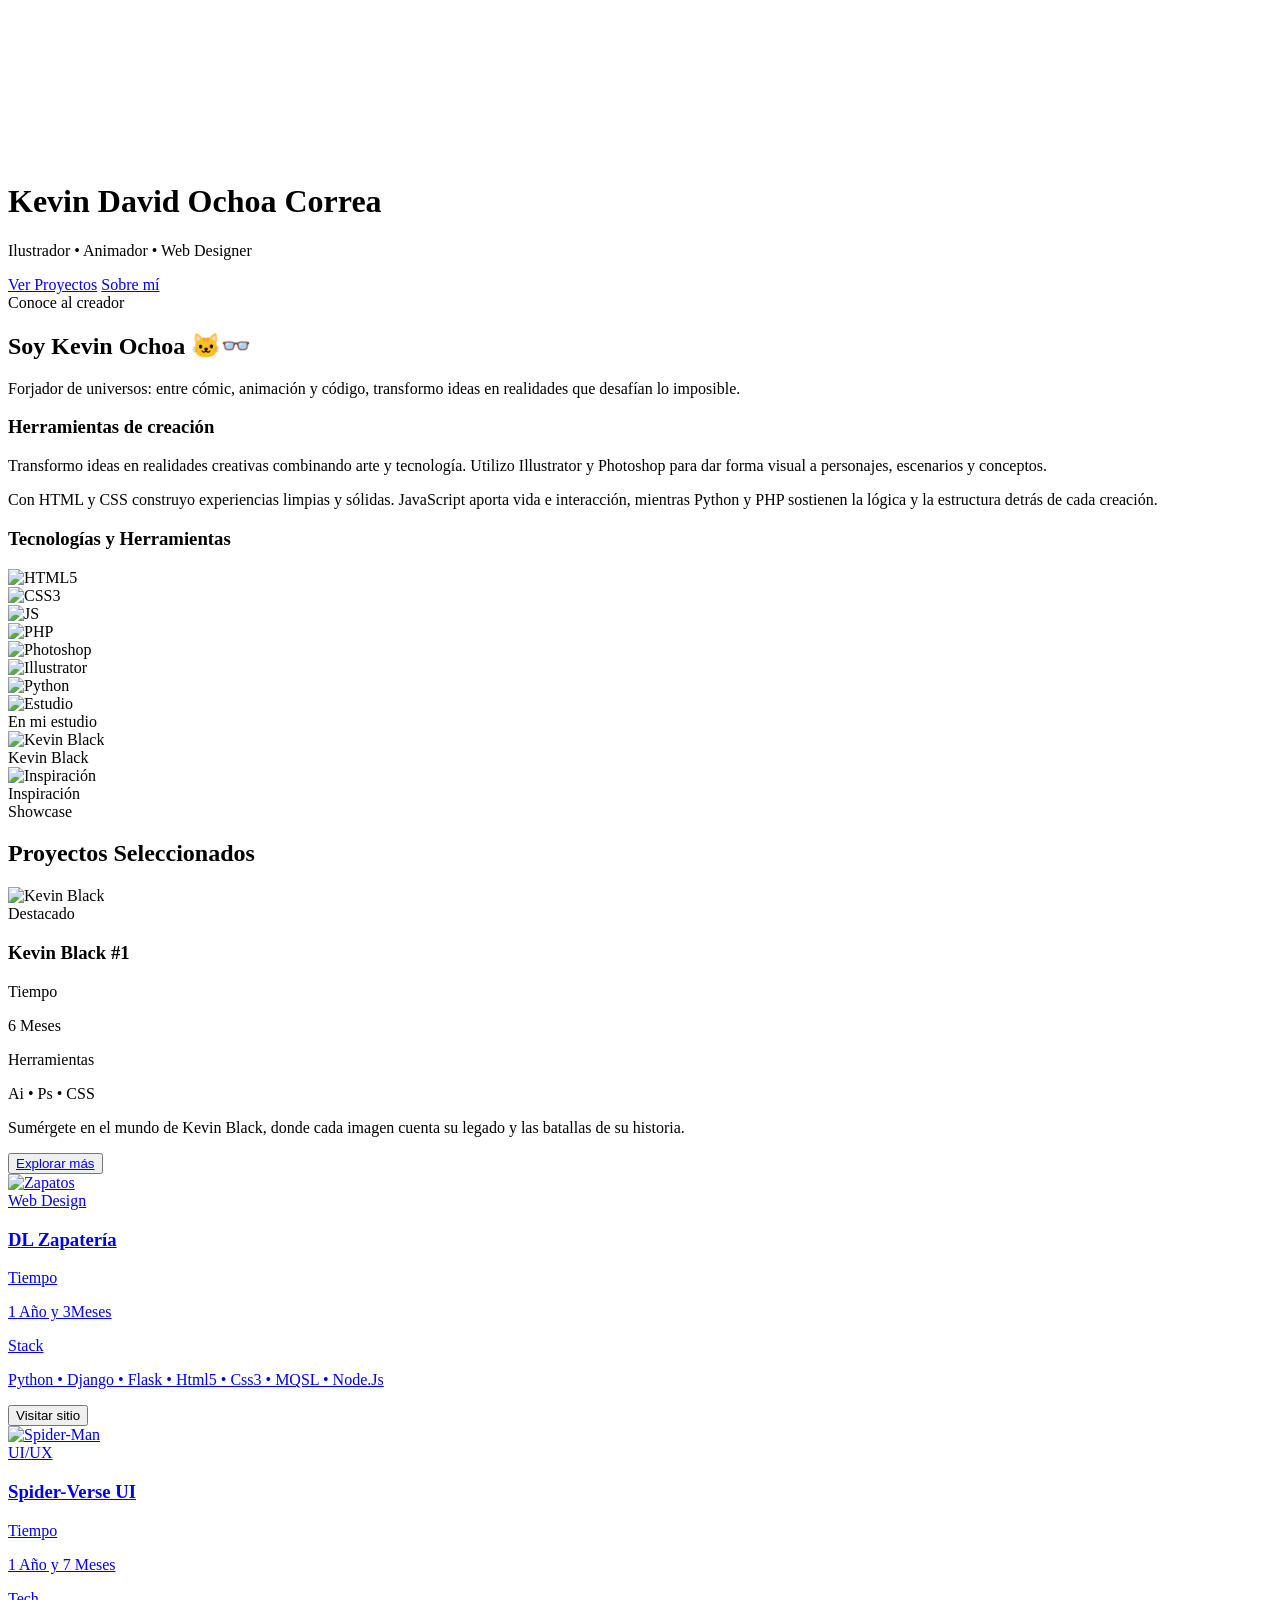
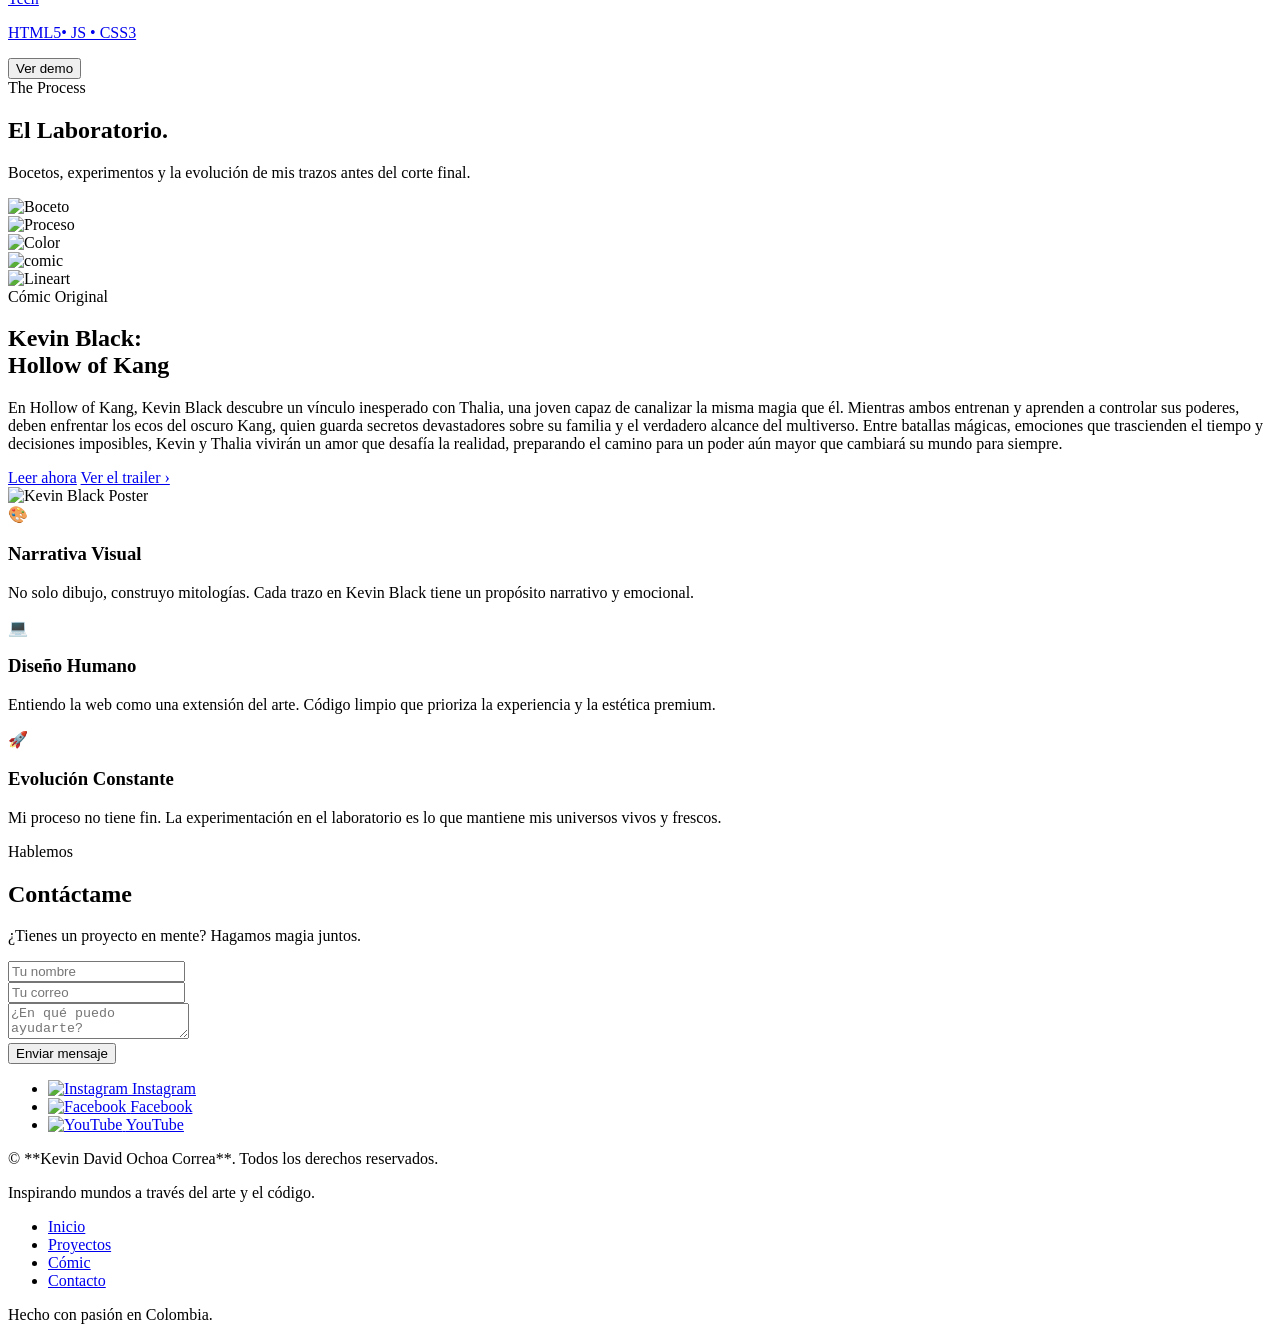
==== index.html @ 49e488d3 "Add files via upload" ====
<!DOCTYPE html>
<html lang="es">

<head>
    <meta charset="utf-8" />
    <meta name="viewport" content="width=device-width,initial-scale=1" />
    <link rel="stylesheet" href="css/styles.css">
    <link rel="stylesheet" href="css/crack.css">
    <link rel="stylesheet" href="css/pre.css">
    <link rel="stylesheet" href="css/proyectosi.css">
    <link rel="stylesheet" href="css/laboratorio.css">
    <link rel="stylesheet" href="css/contacto.css">
    <link rel="stylesheet" href="css/footer.css">
    <link rel="icon" type="image/png" href="img/favicon.png">
    <title>Kevin Ochoa - Portafolio</title>
</head>

<body>
    <div class="contenedor">
        <header class="hero" id="home">
            <video class="hero-video" autoplay muted loop playsinline poster="img/fallback-bg.jpg">
            <source src="video/KEVIN BLACK.mp4" type="video/mp4"></video>
            <!-- -->
            <div class="hero-overlay"></div>

            <div class="hero-content contenedor">
                <div class="reveal">
                    <h1 class="hero-title">
                        <span id="type-name">Kevin David <strong class="glow">Ochoa</strong> <strong class="glow">Correa</strong></span>
                    </h1>

                    <p class="tagline">
                        <span class="typewriter-text">Ilustrador • Animador • Web Designer</span>
                    </p>

                    <div class="hero-ctas">
                        <a class="btn btn-primary" href="#portfolio">Ver Proyectos</a>
                        <a class="btn btn-glass" href="#about">Sobre mí</a>
                    </div>
                </div>
            </div>

            <div class="scroll-indicator">
                <a href="#about" aria-label="Bajar">
                    <div class="mouse">
                        <div class="wheel"></div>
                    </div>
                </a>
            </div>
        </header>

        <!-- SOBRE MÍ REDEFINIDO -->
        <section id="about" class="apple-section">
            <div class="apple-container">
                <header class="apple-header" data-animate>
                    <span class="eyebrow">Conoce al creador</span>
                    <h2 class="apple-title">Soy Kevin Ochoa 🐱‍👓</h2>
                    <p class="apple-subtitle">Forjador de universos: entre cómic, animación y código, transformo ideas en realidades que desafían lo imposible.</p>
                </header>

                <div class="apple-grid">
                    <div class="apple-card info-card" data-animate>
                        <div class="skills-container">
                            <h3>Herramientas de creación</h3>
                            <p class="apple-text">
                                Transformo ideas en realidades creativas combinando arte y tecnología. Utilizo Illustrator y Photoshop para dar forma visual a personajes, escenarios y conceptos.
                            </p>

                            <p class="apple-quote">
                                Con HTML y CSS construyo experiencias limpias y sólidas. JavaScript aporta vida e interacción, mientras Python y PHP sostienen la lógica y la estructura detrás de cada creación.
                            </p>

                            <div class="skills-wrapper">
                                <h3 class="skills-title">Tecnologías y Herramientas</h3>
                                <div class="skills-grid">
                                    <div class="skill-item" title="HTML5">
                                        <img src="https://upload.wikimedia.org/wikipedia/commons/thumb/6/61/HTML5_logo_and_wordmark.svg/640px-HTML5_logo_and_wordmark.svg.png" alt="HTML5">
                                    </div>
                                    <div class="skill-item" title="CSS3">
                                        <img src="https://cdn-icons-png.flaticon.com/512/919/919826.png" alt="CSS3">
                                    </div>
                                    <div class="skill-item" title="JavaScript">
                                        <img src="https://upload.wikimedia.org/wikipedia/commons/thumb/9/99/Unofficial_JavaScript_logo_2.svg/1200px-Unofficial_JavaScript_logo_2.svg.png" alt="JS">
                                    </div>
                                    <div class="skill-item" title="PHP">
                                        <img src="https://cdn.jsdelivr.net/gh/devicons/devicon/icons/php/php-original.svg" alt="PHP">
                                    </div>
                                    <div class="skill-item" title="Photoshop">
                                        <img src="https://cdn.jsdelivr.net/gh/devicons/devicon/icons/photoshop/photoshop-plain.svg" alt="Photoshop">
                                    </div>
                                    <div class="skill-item" title="Illustrator">
                                        <img src="https://cdn.jsdelivr.net/gh/devicons/devicon/icons/illustrator/illustrator-plain.svg" alt="Illustrator">
                                    </div>
                                    <div class="skill-item" title="Python">
                                        <img src="https://upload.wikimedia.org/wikipedia/commons/thumb/c/c3/Python-logo-notext.svg/1200px-Python-logo-notext.svg.png" alt="Python">
                                    </div>
                                </div>
                            </div>
                        </div>
                    </div>

                    <div class="apple-gallery">
                        <div class="gallery-item large" data-animate>
                            <img src="img/FONDO.png" alt="Estudio">
                            <div class="overlay"><span>En mi estudio</span></div>
                        </div>
                        <div class="gallery-item" data-animate>
                            <img src="img/black.png" alt="Kevin Black">
                            <div class="overlay"><span>Kevin Black</span></div>
                        </div>
                        <div class="gallery-item" data-animate>
                            <img src="img/zaptatos.jpeg" alt="Inspiración">
                            <div class="overlay"><span>Inspiración</span></div>
                        </div>
                    </div>
                </div>
            </div>
        </section>

        <!-- Proyectos -->

        <section id="portfolio" class="ap-portfolio">
            <div class="ap-container">
                <header class="ap-header kb-reveal">
                    <span class="ap-eyebrow">Showcase</span>
                    <h2 class="ap-main-title">Proyectos Seleccionados</h2>
                </header>

                <div class="ap-bento-grid">

                    <div class="ap-item big kb-reveal">
                        <img src="img/5temporada.jpg" alt="Kevin Black" class="ap-bg-img">
                        <div class="ap-overlay">
                            <div class="ap-content-box">
                                <span class="ap-tag">Destacado</span>
                                <h3 class="ap-project-name">Kevin Black #1</h3>

                                <div class="ap-details">
                                    <div class="ap-specs">
                                        <div class="spec-item"><span>Tiempo</span>
                                            <p>6 Meses</p>
                                        </div>
                                        <div class="spec-item"><span>Herramientas</span>
                                            <p>Ai • Ps • CSS</p>
                                        </div>
                                    </div>
                                    <p class="ap-concept">Sumérgete en el mundo de Kevin Black, donde cada imagen cuenta su legado y las batallas de su historia.</p>
                                    <button class="ap-btn-glass"> <a href="https://kevin-ochoa-correa.github.io/kevin_black/">Explorar más</a></button>
                                </div>
                            </div>
                        </div>
                    </div>

                    <a href="https://dlzapateria.pythonanywhere.com/" target="_blank" class="ap-item tall kb-reveal delay-1">
                        <img src="img/zaptatos.jpeg" alt="Zapatos" class="ap-bg-img">
                        <div class="ap-overlay">
                            <div class="ap-content-box">
                                <span class="ap-tag">Web Design</span>
                                <h3 class="ap-project-name">DL Zapatería</h3>
                                <div class="ap-details">
                                    <div class="ap-specs">
                                        <div class="spec-item"><span>Tiempo</span>
                                            <p>1 Año y 3Meses</p>
                                        </div>
                                        <div class="spec-item"><span>Stack</span>
                                            <p>Python • Django • Flask • Html5 • Css3 • MQSL • Node.Js</p>
                                        </div>
                                    </div>
                                    <button class="ap-btn-glass">Visitar sitio</button>
                                </div>
                            </div>
                        </div>
                    </a>

                    <a href="https://kevin-ochoa-correa.github.io/spiderman/" target="_blank" class="ap-item wide kb-reveal delay-2">
                        <img src="img/spiderman.png" alt="Spider-Man" class="ap-bg-img">
                        <div class="ap-overlay">
                            <div class="ap-content-box">
                                <span class="ap-tag">UI/UX</span>
                                <h3 class="ap-project-name">Spider-Verse UI</h3>
                                <div class="ap-details">
                                    <div class="ap-specs">
                                        <div class="spec-item"><span>Tiempo</span>
                                            <p>1 Año y 7 Meses</p>
                                        </div>
                                        <div class="spec-item"><span>Tech</span>
                                            <p>HTML5• JS • CSS3</p>
                                        </div>
                                    </div>
                                    <button class="ap-btn-glass">Ver demo</button>
                                </div>
                            </div>
                        </div>
                    </a>
                </div>
            </div>
        </section>

        <!-- SECCIÓN DEL LABORATORIO REDEFINIDA -->

        <section id="lab" class="ap-lab">
            <div class="ap-container">
                <header class="ap-header kb-reveal">
                    <span class="ap-eyebrow">The Process</span>
                    <h2 class="ap-main-title">El Laboratorio.</h2>
                    <p class="ap-description">Bocetos, experimentos y la evolución de mis trazos antes del corte final.</p>
                </header>

                <div class="lab-masonry">
                    <div class="lab-item small kb-reveal"><img src="img/KEVIN BLACK.jpg" alt="Boceto"></div>
                    <div class="lab-item tall kb-reveal"><img src="img/proceso.webp" alt="Proceso"></div>
                    <div class="lab-item wide kb-reveal"><img src="img/4temporada.jpeg" alt="Color"></div>
                    <div class="lab-item small kb-reveal"><img src="img/6temporada.png" alt="comic"></div>
                    <div class="lab-item small kb-reveal"><img src="img/boceto.jpg" alt="Lineart"></div>

                </div>
            </div>
        </section>

        <!-- SECCIÓN DE CÓMIC REDEFINIDA -->

        <section class="apple-presentation">
            <div class="apple-container apple-grid-split">
                <div class="text-content" data-animate>
                    <span class="eyebrow-comic">Cómic Original</span>
                    <h2 class="apple-title-hero">Kevin Black: <br><span>Hollow of Kang</span></h2>
                    <p class="apple-description">
                        En Hollow of Kang, Kevin Black descubre un vínculo inesperado con Thalia, una joven capaz de canalizar la misma magia que él. Mientras ambos entrenan y aprenden a controlar sus poderes, deben enfrentar los ecos del oscuro Kang, quien guarda secretos devastadores
                        sobre su familia y el verdadero alcance del multiverso. Entre batallas mágicas, emociones que trascienden el tiempo y decisiones imposibles, Kevin y Thalia vivirán un amor que desafía la realidad, preparando el camino para un poder
                        aún mayor que cambiará su mundo para siempre.
                    </p>
                    <div class="cta-wrapper">
                        <a href="https://kevin-ochoa-correa.github.io/kevin_black/" class="apple-button-primary">Leer ahora</a>
                        <a href="#trailer" class="apple-link">Ver el trailer ›</a>
                    </div>
                </div>

                <div class="image-content-wrapper" data-animate>
                    <div class="comic-frame">
                        <img src="img/6temporada.png" alt="Kevin Black Poster">
                        <div class="frame-reflection"></div>
                    </div>
                </div>
            </div>
        </section>

        <!-- SECCIÓN DE VISIÓN REDEFINIDA -->

        <section id="vision" class="ap-vision">
            <div class="ap-container">
                <div class="vision-grid">
                    <div class="vision-card kb-reveal">
                        <div class="vision-icon">🎨</div>
                        <h3>Narrativa Visual</h3>
                        <p>No solo dibujo, construyo mitologías. Cada trazo en Kevin Black tiene un propósito narrativo y emocional.</p>
                    </div>
                    <div class="vision-card kb-reveal" style="transition-delay: 0.2s;">
                        <div class="vision-icon">💻</div>
                        <h3>Diseño Humano</h3>
                        <p>Entiendo la web como una extensión del arte. Código limpio que prioriza la experiencia y la estética premium.</p>
                    </div>
                    <div class="vision-card kb-reveal" style="transition-delay: 0.4s;">
                        <div class="vision-icon">🚀</div>
                        <h3>Evolución Constante</h3>
                        <p>Mi proceso no tiene fin. La experimentación en el laboratorio es lo que mantiene mis universos vivos y frescos.</p>
                    </div>
                </div>
            </div>
        </section>

        <!-- SECCIÓN DE CONTACTO REDEFINIDA -->

        <section class="contact-section apple-section" id="contacto">
            <div class="apple-container">
                <header class="portfolio-header" data-animate>
                    <span class="eyebrow">Hablemos</span>
                    <h2 class="apple-title">Contáctame</h2>
                    <p class="apple-subtitle">¿Tienes un proyecto en mente? Hagamos magia juntos.</p>
                </header>

                <form id="contactForm" class="contact-form apple-card" data-animate>
                    <div class="input-group">
                        <input type="text" name="name" placeholder="Tu nombre" required>
                    </div>
                    <div class="input-group">
                        <input type="email" name="email" placeholder="Tu correo" required>
                    </div>
                    <div class="input-group">
                        <textarea name="message" placeholder="¿En qué puedo ayudarte?" required></textarea>
                    </div>

                    <button type="submit" class="apple-button">
                <span>Enviar mensaje</span>
            </button>

                    <div id="formMsg"></div>
                </form>

                <ul class="social-links apple-dock" data-animate>
                    <li>
                        <a target="_blank" rel="noopener" href="https://www.instagram.com/kevin.ochoa.correa/">
                            <img src="https://cdn-icons-png.flaticon.com/512/2111/2111463.png" alt="Instagram">
                            <span>Instagram</span>
                        </a>
                    </li>
                    <li>
                        <a target="_blank" rel="noopener" href="https://www.facebook.com/kevindavid.ochoacorrea/">
                            <img src="https://cdn-icons-png.flaticon.com/512/733/733547.png" alt="Facebook">
                            <span>Facebook</span>
                        </a>
                    </li>
                    <li>
                        <a target="_blank" rel="noopener" href="https://www.youtube.com/@kevinparkerloquendo1967">
                            <img src="https://cdn-icons-png.flaticon.com/512/1384/1384060.png" alt="YouTube">
                            <span>YouTube</span>
                        </a>
                    </li>
                </ul>
            </div>
        </section>
        <!-- FOOTER REDEFINIDO -->
        <footer class="apple-footer">
            <div class="apple-container">
                <div class="footer-top-border"></div>
                <div class="footer-content">
                    <div class="footer-info">
                        <p>© <span id="year"></span> **Kevin David Ochoa Correa**. Todos los derechos reservados.</p>
                        <p class="footer-tagline">Inspirando mundos a través del arte y el código.</p>
                    </div>

                    <nav class="footer-nav">
                        <ul class="footer-links">
                            <li><a href="#about">Inicio</a></li>
                            <li><a href="#portfolio">Proyectos</a></li>
                            <li><a href="comic.html">Cómic</a></li>
                            <li><a href="#contacto">Contacto</a></li>
                        </ul>
                    </nav>
                </div>

                <div class="footer-bottom">
                    <p>Hecho con pasión en Colombia.</p>
                </div>
            </div>
        </footer>
    </div>

    <script src="js/script.js"></script>
    <script src="js/proyectos.js"></script>
    <script src="js/60.js"></script>
</body>

</html>
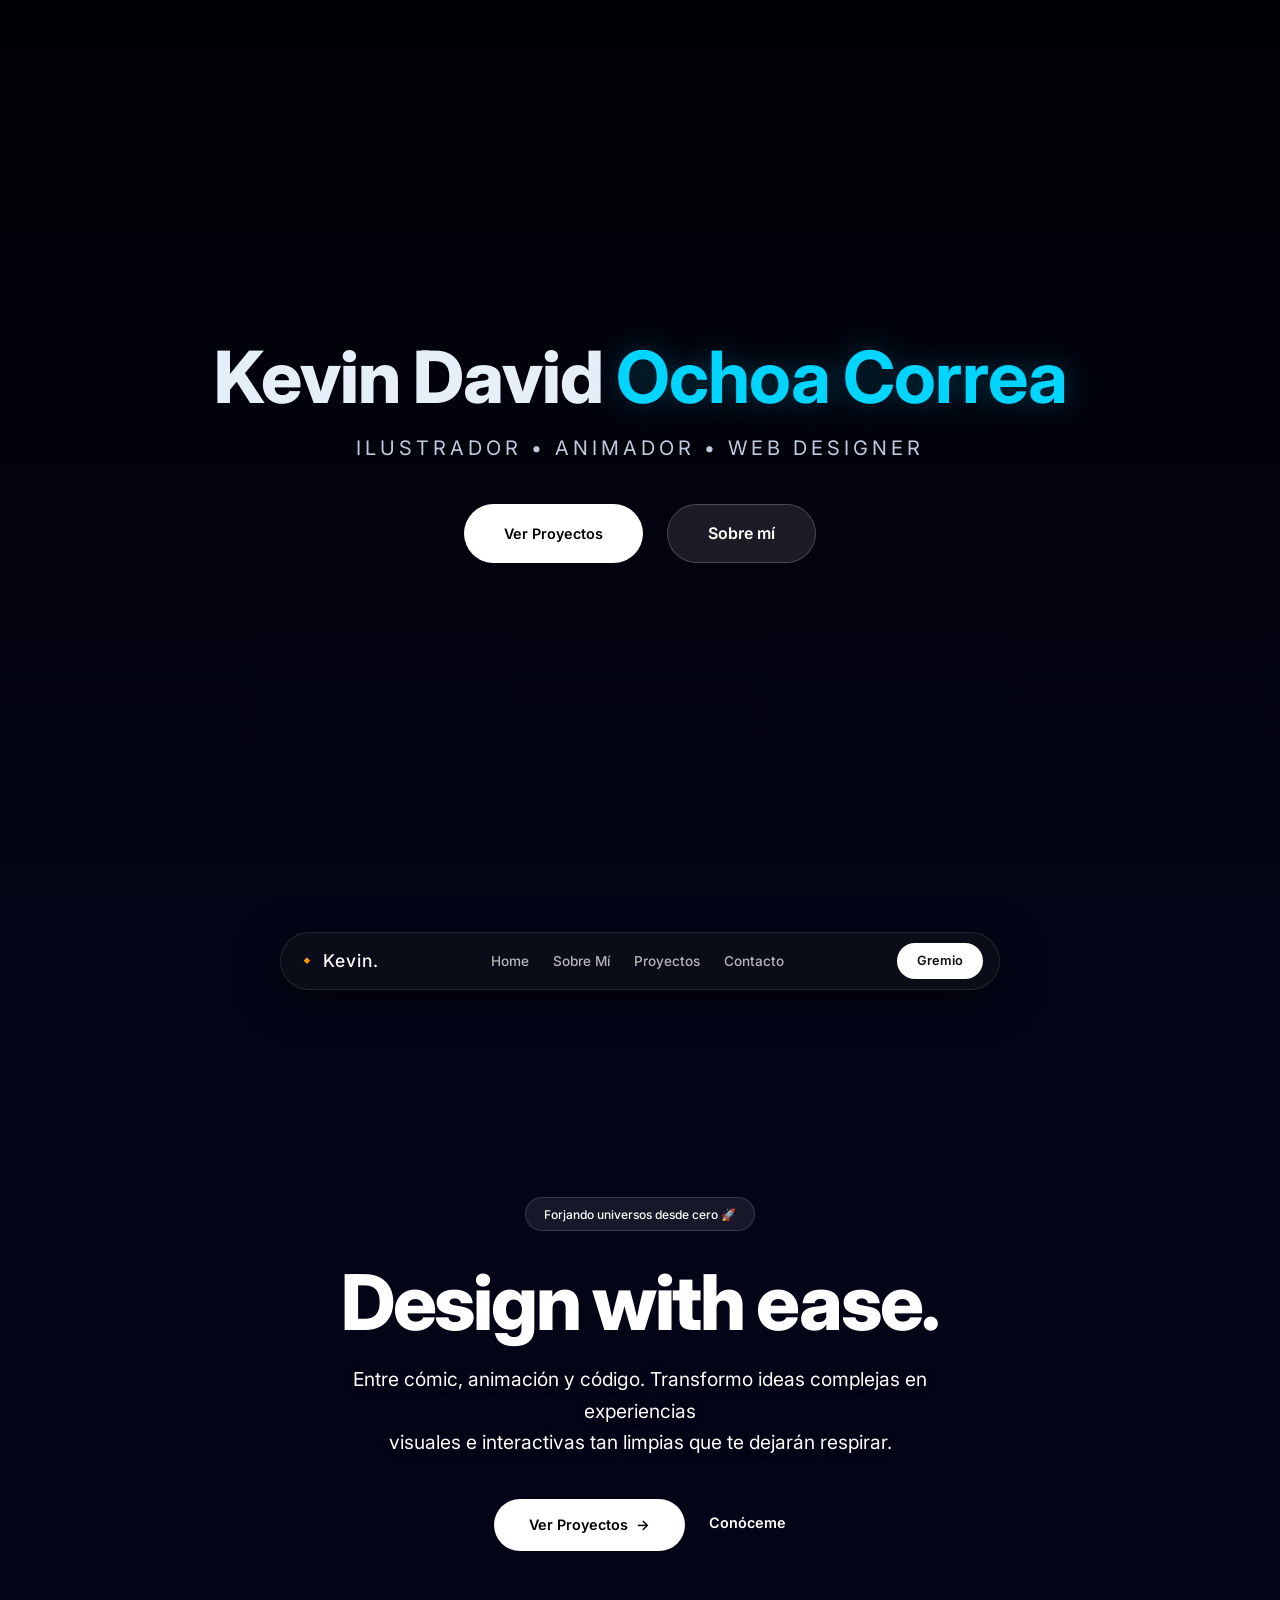
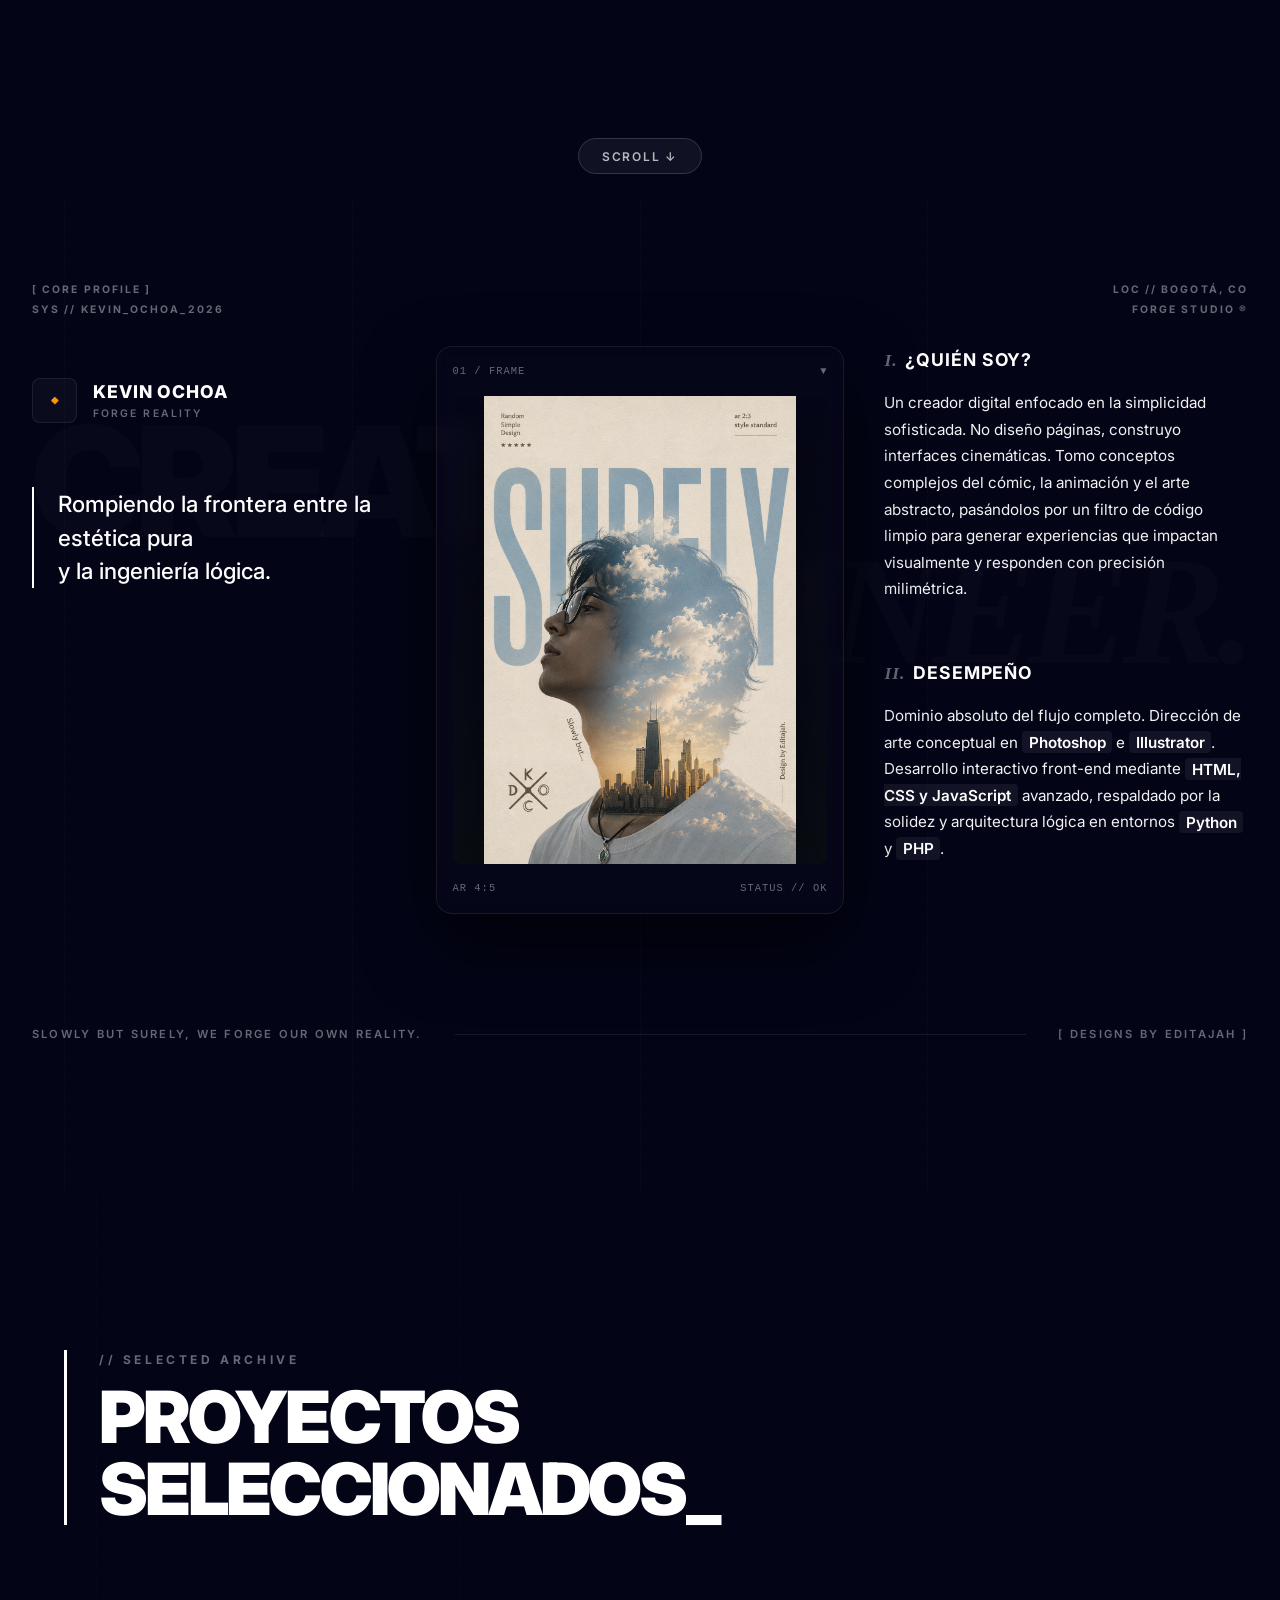
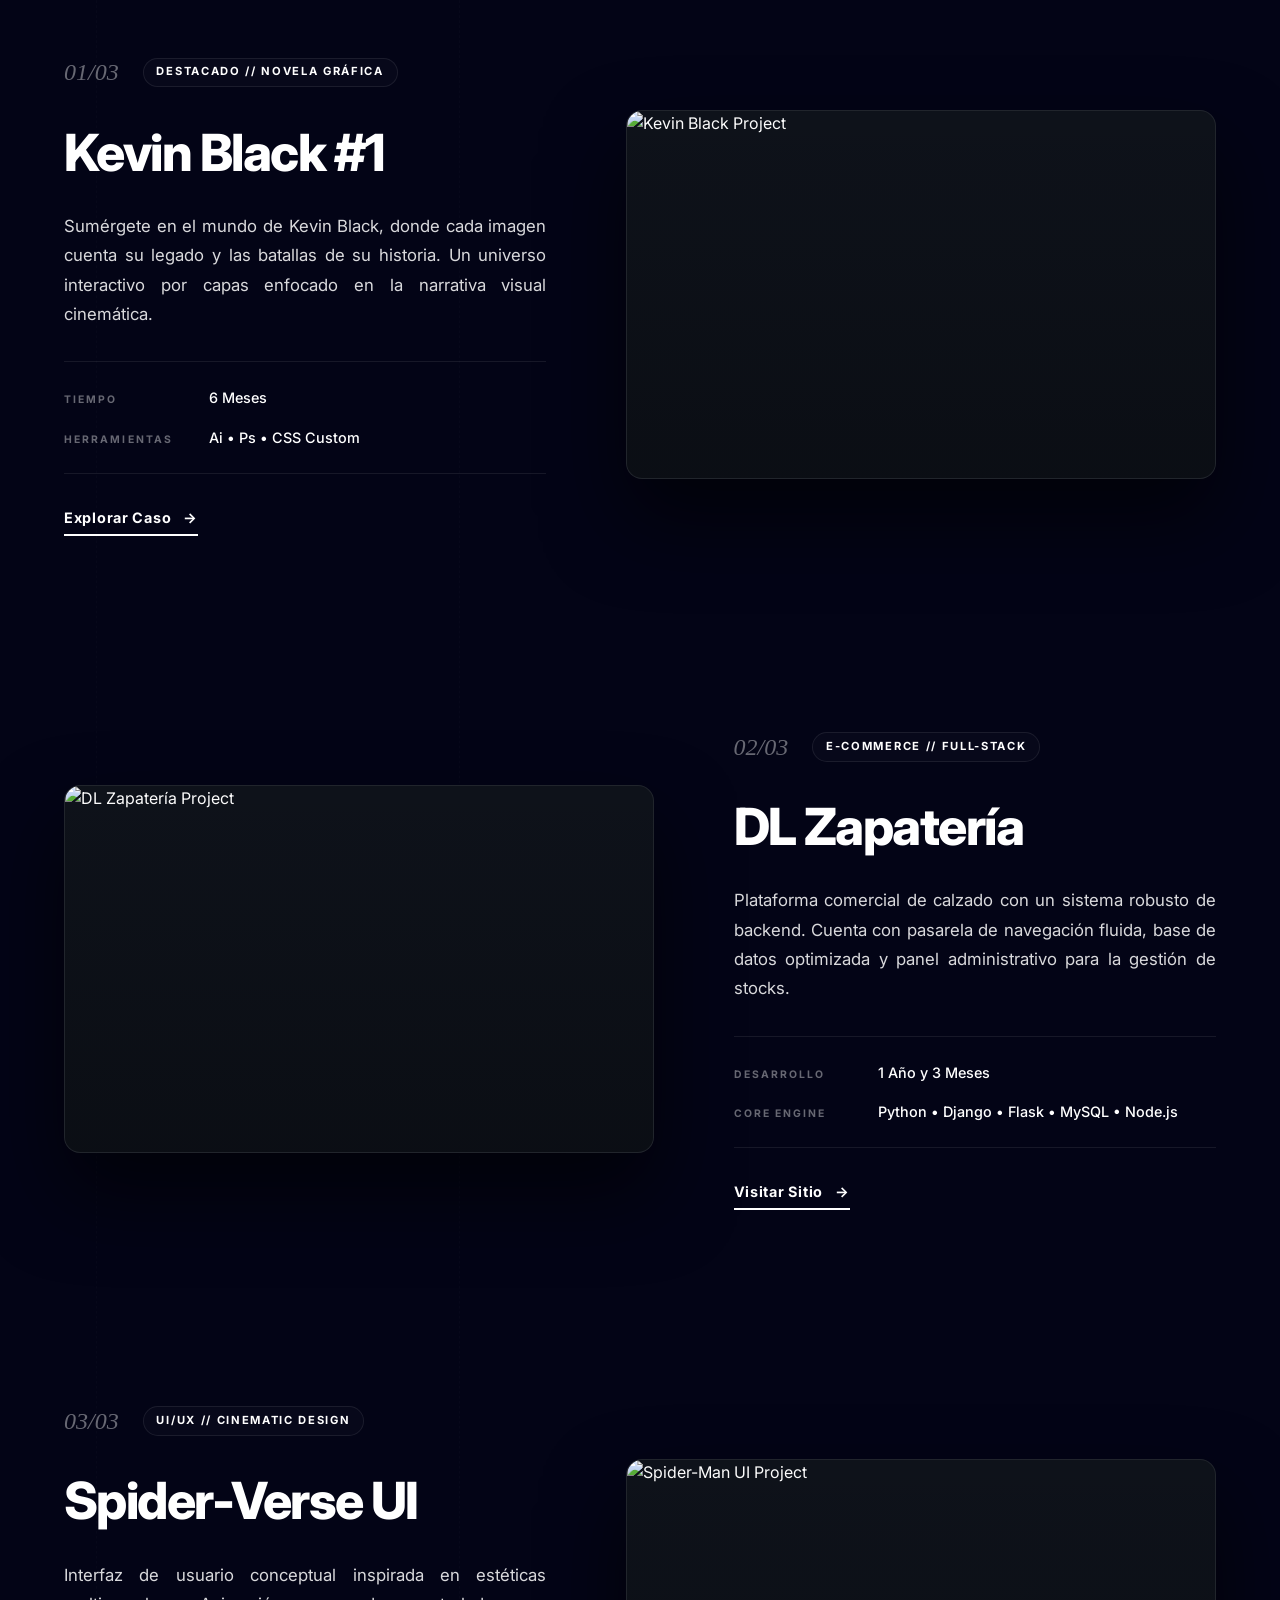
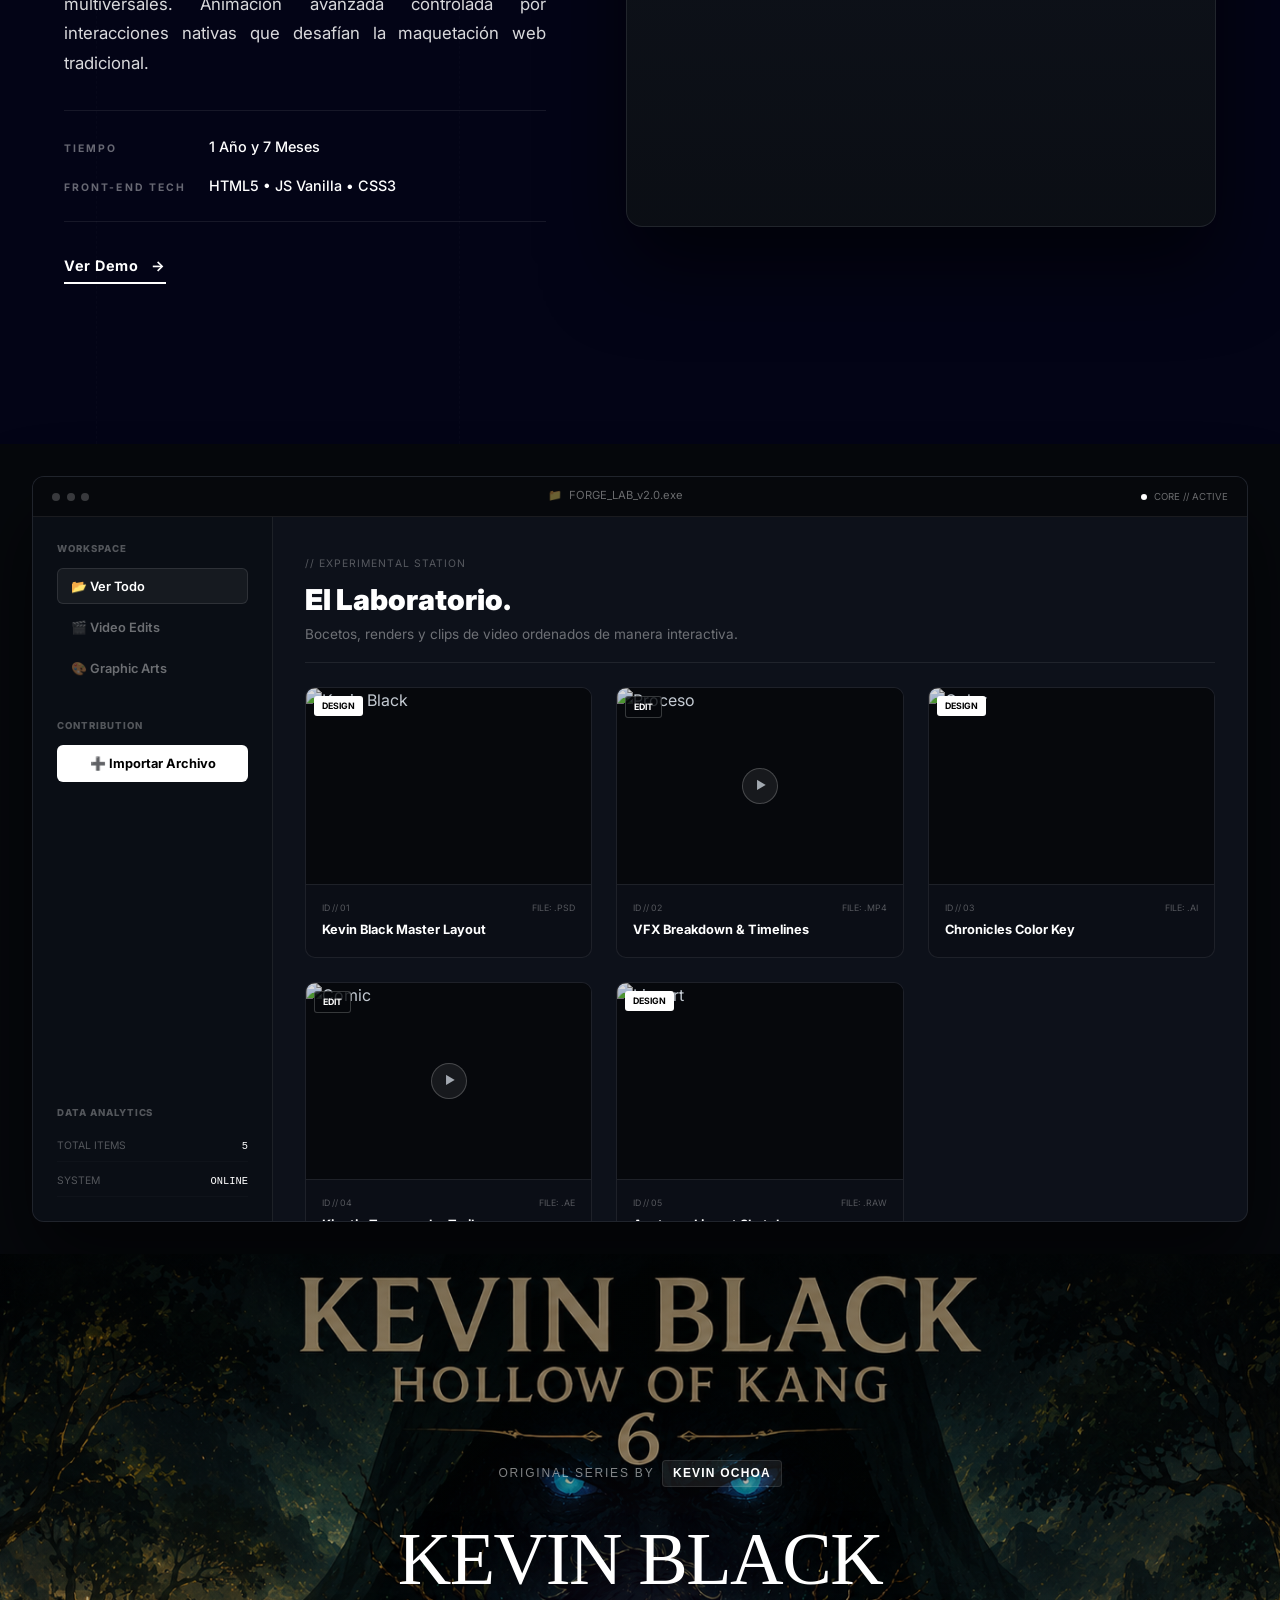
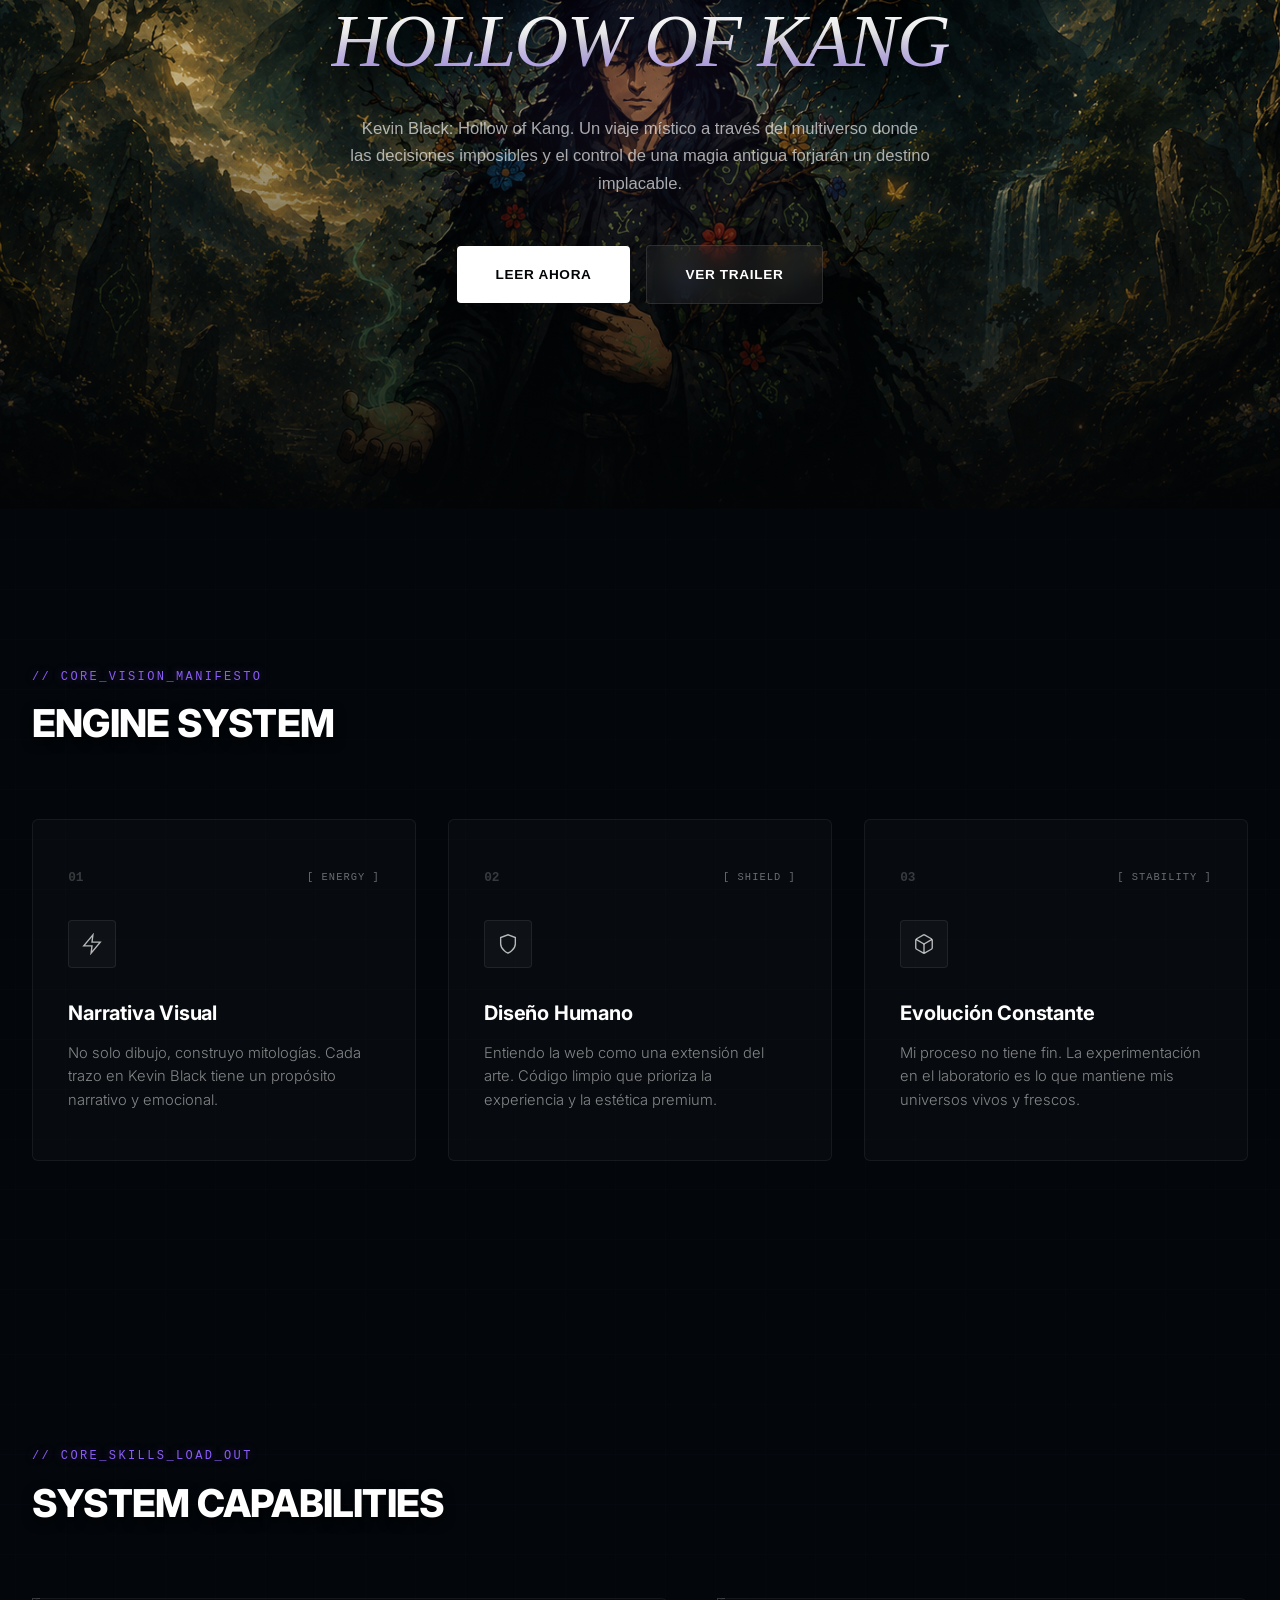
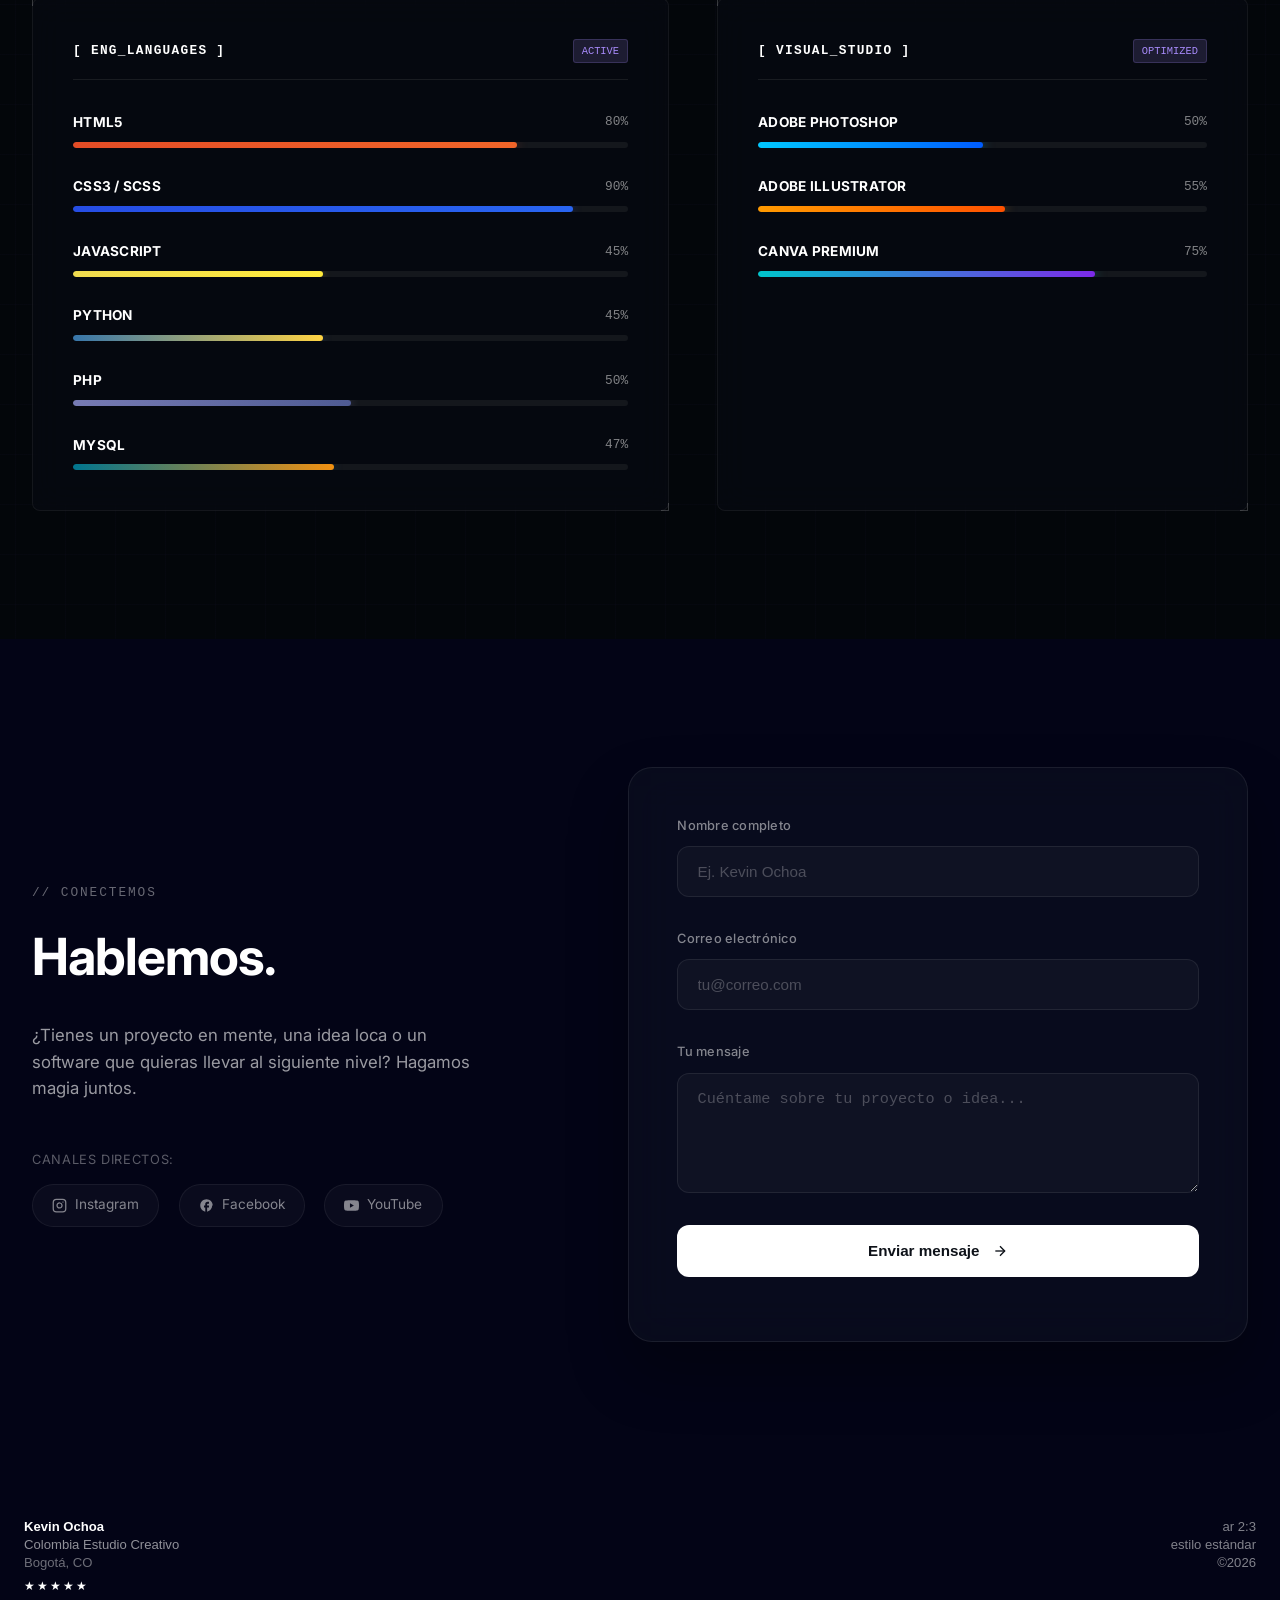
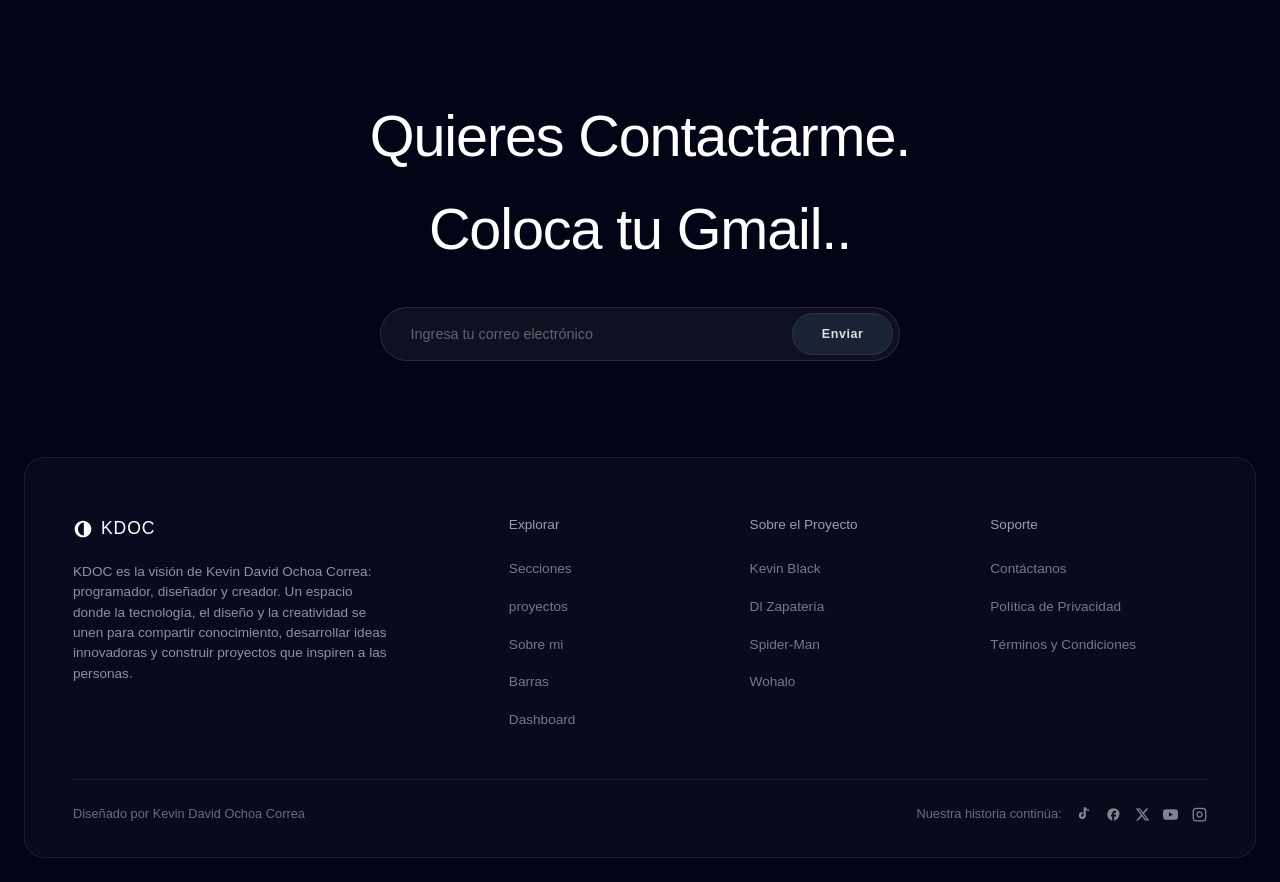
==== commit 4dd14313: "Add files via upload" ====
--- a/index.html
+++ b/index.html
@@ -19,14 +19,16 @@
     <div class="contenedor">
         <header class="hero" id="home">
             <video class="hero-video" autoplay muted loop playsinline poster="img/fallback-bg.jpg">
-            <source src="video/KEVIN BLACK.mp4" type="video/mp4"></video>
+                <source src="video/KEVIN BLACK.mp4" type="video/mp4">
+            </video>
             <!-- -->
             <div class="hero-overlay"></div>
 
             <div class="hero-content contenedor">
                 <div class="reveal">
                     <h1 class="hero-title">
-                        <span id="type-name">Kevin David <strong class="glow">Ochoa</strong> <strong class="glow">Correa</strong></span>
+                        <span id="type-name">Kevin David <strong class="glow">Ochoa</strong> <strong
+                                class="glow">Correa</strong></span>
                     </h1>
 
                     <p class="tagline">
@@ -49,305 +51,850 @@
             </div>
         </header>
 
-        <!-- SOBRE MÍ REDEFINIDO -->
-        <section id="about" class="apple-section">
-            <div class="apple-container">
-                <header class="apple-header" data-animate>
-                    <span class="eyebrow">Conoce al creador</span>
-                    <h2 class="apple-title">Soy Kevin Ochoa 🐱‍👓</h2>
-                    <p class="apple-subtitle">Forjador de universos: entre cómic, animación y código, transformo ideas en realidades que desafían lo imposible.</p>
+        <header class="haven-hero">
+
+            <nav class="haven-nav">
+                <div class="nav-container">
+                    <div class="nav-logo">
+                        <span class="logo-icon">🔸</span>
+                        <span class="logo-text">Kevin.</span>
+                    </div>
+                    <ul class="nav-links" role="list">
+                        <li><a href="#home" class="active">Home</a></li>
+                        <li><a href="#about">Sobre Mí</a></li>
+                        <li><a href="#projects">Proyectos</a></li>
+                        <li><a href="#contact">Contacto</a></li>
+                    </ul>
+                    <a href="#login" class="nav-btn-login">Gremio</a>
+                </div>
+            </nav>
+
+            <div class="haven-hero-content">
+
+                <div class="haven-badge">
+                    <span>Forjando universos desde cero 🚀</span>
+                </div>
+
+                <h1 class="haven-main-title">Design with ease.</h1>
+
+                <p class="haven-subtitle">
+                    Entre cómic, animación y código. Transformo ideas complejas en experiencias <br class="desktop-br">
+                    visuales e interactivas tan limpias que te dejarán respirar.
+                </p>
+
+                <div class="haven-cta-group">
+                    <a href="#projects" class="btn-primary">Ver Proyectos <span class="arrow">→</span></a>
+                    <a href="#about" class="btn-secondary">Conóceme</a>
+                </div>
+            </div>
+
+            <div class="haven-scroll-indicator">
+                <a href="#about" class="scroll-btn">SCROLL ↓</a>
+            </div>
+
+        </header>
+
+        <!--Sobre YO-->
+
+        <section id="about-forge" class="ko-brutal-about">
+
+            <div class="ko-grid-overlay">
+                <div class="ko-grid-line"></div>
+                <div class="ko-grid-line"></div>
+                <div class="ko-grid-line"></div>
+            </div>
+
+            <div class="ko-brutal-container">
+
+                <div class="ko-editorial-meta-left">
+                    <span class="ko-meta-tag">[ CORE PROFILE ]</span>
+                    <span class="ko-meta-tag">SYS // KEVIN_OCHOA_2026</span>
+                </div>
+                <div class="ko-editorial-meta-right">
+                    <span class="ko-meta-tag">LOC // BOGOTÁ, CO</span>
+                    <span class="ko-meta-tag">FORGE STUDIO ®</span>
+                </div>
+
+                <div class="ko-giant-background-title">
+                    <h2 class="ko-word-1">CREATIVE</h2>
+                    <h2 class="ko-word-2">ENGINEER.</h2>
+                </div>
+
+                <div class="ko-brutal-layout">
+
+                    <div class="ko-brand-block">
+                        <div class="ko-main-logo">
+                            <div class="ko-logo-graphic">
+                                <span class="ko-glyph">🔸</span>
+                                <div class="ko-logo-lines"><span></span><span></span></div>
+                            </div>
+                            <div class="ko-logo-text">
+                                <span class="ko-brand-name">KEVIN OCHOA</span>
+                                <span class="ko-brand-sub">FORGE REALITY</span>
+                            </div>
+                        </div>
+
+                        <p class="ko-punchline-text">
+                            Rompiendo la frontera entre la estética pura <br class="ko-hide-mob">
+                            y la ingeniería lógica.
+                        </p>
+                    </div>
+
+                    <div class="ko-image-canvas">
+                        <div class="ko-frame-decor-top"><span>01 / FRAME</span><span>▼</span></div>
+                        <div class="ko-image-wrapper">
+                            <img src="img/KKevin.png" alt="Kevin Ochoa Portrait" class="ko-avatar-img">
+                        </div>
+                        <div class="ko-frame-decor-bottom"><span>AR 4:5</span><span>STATUS // OK</span></div>
+                    </div>
+
+                    <div class="ko-editorial-text-side">
+
+                        <div class="ko-bio-block">
+                            <h3 class="ko-bio-title"><span class="ko-num">I.</span> ¿Quién Soy?</h3>
+                            <p class="ko-bio-p">
+                                Un creador digital enfocado en la simplicidad sofisticada. No diseño páginas, construyo
+                                interfaces cinemáticas. Tomo conceptos complejos del cómic, la animación y el arte
+                                abstracto, pasándolos por un filtro de código limpio para generar experiencias que
+                                impactan
+                                visualmente y responden con precisión milimétrica.
+                            </p>
+                        </div>
+
+                        <div class="ko-bio-block">
+                            <h3 class="ko-bio-title"><span class="ko-num">II.</span> Desempeño</h3>
+                            <p class="ko-bio-p">
+                                Dominio absoluto del flujo completo. Dirección de arte conceptual en <strong
+                                    class="ko-text-white">Photoshop</strong> e <strong
+                                    class="ko-text-white">Illustrator</strong>. Desarrollo interactivo front-end
+                                mediante
+                                <strong class="ko-text-white">HTML, CSS y JavaScript</strong> avanzado, respaldado por
+                                la
+                                solidez y arquitectura lógica en entornos <strong class="ko-text-white">Python</strong>
+                                y
+                                <strong class="ko-text-white">PHP</strong>.
+                            </p>
+                        </div>
+
+                    </div>
+
+                </div>
+
+                <div class="ko-brutal-footer">
+                    <p class="ko-ft-text">SLOWLY BUT SURELY, WE FORGE OUR OWN REALITY.</p>
+                    <div class="ko-footer-line"></div>
+                    <p class="ko-ft-text">[ DESIGNS BY EDITAJAH ]</p>
+                </div>
+
+            </div>
+        </section>
+
+        <!-- Proyectos -->
+
+        <section id="portfolio" class="ap-hd-portfolio">
+
+            <div class="ap-hd-grid-overlay">
+                <div class="ap-hd-grid-line"></div>
+                <div class="ap-hd-grid-line"></div>
+            </div>
+
+            <div class="ap-hd-container">
+
+                <header class="ap-hd-header kb-reveal">
+                    <span class="ap-hd-eyebrow">// SELECTED ARCHIVE</span>
+                    <h2 class="ap-hd-main-title">Proyectos <br>Seleccionados_</h2>
                 </header>
 
-                <div class="apple-grid">
-                    <div class="apple-card info-card" data-animate>
-                        <div class="skills-container">
-                            <h3>Herramientas de creación</h3>
-                            <p class="apple-text">
-                                Transformo ideas en realidades creativas combinando arte y tecnología. Utilizo Illustrator y Photoshop para dar forma visual a personajes, escenarios y conceptos.
+                <div class="ap-hd-projects-list">
+
+                    <article class="ap-hd-project-card kb-reveal">
+                        <div class="ap-hd-col-info">
+                            <div class="ap-hd-meta-row">
+                                <span class="ap-hd-number">01/03</span>
+                                <span class="ap-hd-tag">Destacado // Novela Gráfica</span>
+                            </div>
+
+                            <h3 class="ap-hd-project-name">Kevin Black #1</h3>
+
+                            <p class="ap-hd-concept">
+                                Sumérgete en el mundo de Kevin Black, donde cada imagen cuenta su legado y las batallas
+                                de su historia. Un universo interactivo por capas enfocado en la narrativa visual
+                                cinemática.
                             </p>
 
-                            <p class="apple-quote">
-                                Con HTML y CSS construyo experiencias limpias y sólidas. JavaScript aporta vida e interacción, mientras Python y PHP sostienen la lógica y la estructura detrás de cada creación.
+                            <div class="ap-hd-specs-table">
+                                <div class="ap-hd-spec-item">
+                                    <span class="spec-label">TIEMPO</span>
+                                    <span class="spec-value">6 Meses</span>
+                                </div>
+                                <div class="ap-hd-spec-item">
+                                    <span class="spec-label">HERRAMIENTAS</span>
+                                    <span class="spec-value">Ai • Ps • CSS Custom</span>
+                                </div>
+                            </div>
+
+                            <a href="https://kevin-ochoa-correa.github.io/kevin_black/" target="_blank"
+                                class="ap-hd-btn-action">
+                                Explorar Caso <span class="arrow">→</span>
+                            </a>
+                        </div>
+
+                        <div class="ap-hd-col-visual">
+                            <div class="ap-hd-image-frame">
+                                <img src="img/5temporada.jpg" alt="Kevin Black Project" class="ap-hd-img">
+                                <div class="ap-hd-image-overlay"></div>
+                            </div>
+                        </div>
+                    </article>
+
+
+                    <article class="ap-hd-project-card ap-hd-inverse kb-reveal delay-1">
+                        <div class="ap-hd-col-info">
+                            <div class="ap-hd-meta-row">
+                                <span class="ap-hd-number">02/03</span>
+                                <span class="ap-hd-tag">E-Commerce // Full-Stack</span>
+                            </div>
+
+                            <h3 class="ap-hd-project-name">DL Zapatería</h3>
+
+                            <p class="ap-hd-concept">
+                                Plataforma comercial de calzado con un sistema robusto de backend. Cuenta con pasarela
+                                de navegación fluida, base de datos optimizada y panel administrativo para la gestión de
+                                stocks.
                             </p>
 
-                            <div class="skills-wrapper">
-                                <h3 class="skills-title">Tecnologías y Herramientas</h3>
-                                <div class="skills-grid">
-                                    <div class="skill-item" title="HTML5">
-                                        <img src="https://upload.wikimedia.org/wikipedia/commons/thumb/6/61/HTML5_logo_and_wordmark.svg/640px-HTML5_logo_and_wordmark.svg.png" alt="HTML5">
-                                    </div>
-                                    <div class="skill-item" title="CSS3">
-                                        <img src="https://cdn-icons-png.flaticon.com/512/919/919826.png" alt="CSS3">
-                                    </div>
-                                    <div class="skill-item" title="JavaScript">
-                                        <img src="https://upload.wikimedia.org/wikipedia/commons/thumb/9/99/Unofficial_JavaScript_logo_2.svg/1200px-Unofficial_JavaScript_logo_2.svg.png" alt="JS">
-                                    </div>
-                                    <div class="skill-item" title="PHP">
-                                        <img src="https://cdn.jsdelivr.net/gh/devicons/devicon/icons/php/php-original.svg" alt="PHP">
-                                    </div>
-                                    <div class="skill-item" title="Photoshop">
-                                        <img src="https://cdn.jsdelivr.net/gh/devicons/devicon/icons/photoshop/photoshop-plain.svg" alt="Photoshop">
-                                    </div>
-                                    <div class="skill-item" title="Illustrator">
-                                        <img src="https://cdn.jsdelivr.net/gh/devicons/devicon/icons/illustrator/illustrator-plain.svg" alt="Illustrator">
-                                    </div>
-                                    <div class="skill-item" title="Python">
-                                        <img src="https://upload.wikimedia.org/wikipedia/commons/thumb/c/c3/Python-logo-notext.svg/1200px-Python-logo-notext.svg.png" alt="Python">
-                                    </div>
-                                </div>
-                            </div>
-                        </div>
-                    </div>
-
-                    <div class="apple-gallery">
-                        <div class="gallery-item large" data-animate>
-                            <img src="img/FONDO.png" alt="Estudio">
-                            <div class="overlay"><span>En mi estudio</span></div>
-                        </div>
-                        <div class="gallery-item" data-animate>
-                            <img src="img/black.png" alt="Kevin Black">
-                            <div class="overlay"><span>Kevin Black</span></div>
-                        </div>
-                        <div class="gallery-item" data-animate>
-                            <img src="img/zaptatos.jpeg" alt="Inspiración">
-                            <div class="overlay"><span>Inspiración</span></div>
-                        </div>
-                    </div>
+                            <div class="ap-hd-specs-table">
+                                <div class="ap-hd-spec-item">
+                                    <span class="spec-label">DESARROLLO</span>
+                                    <span class="spec-value">1 Año y 3 Meses</span>
+                                </div>
+                                <div class="ap-hd-spec-item">
+                                    <span class="spec-label">CORE ENGINE</span>
+                                    <span class="spec-value">Python • Django • Flask • MySQL • Node.js</span>
+                                </div>
+                            </div>
+
+                            <a href="https://dlzapateria.pythonanywhere.com/" target="_blank" class="ap-hd-btn-action">
+                                Visitar Sitio <span class="arrow">→</span>
+                            </a>
+                        </div>
+
+                        <div class="ap-hd-col-visual">
+                            <div class="ap-hd-image-frame">
+                                <img src="img/zaptatos.jpeg" alt="DL Zapatería Project" class="ap-hd-img">
+                                <div class="ap-hd-image-overlay"></div>
+                            </div>
+                        </div>
+                    </article>
+
+
+                    <article class="ap-hd-project-card kb-reveal delay-2">
+                        <div class="ap-hd-col-info">
+                            <div class="ap-hd-meta-row">
+                                <span class="ap-hd-number">03/03</span>
+                                <span class="ap-hd-tag">UI/UX // Cinematic Design</span>
+                            </div>
+
+                            <h3 class="ap-hd-project-name">Spider-Verse UI</h3>
+
+                            <p class="ap-hd-concept">
+                                Interfaz de usuario conceptual inspirada en estéticas multiversales. Animación avanzada
+                                controlada por interacciones nativas que desafían la maquetación web tradicional.
+                            </p>
+
+                            <div class="ap-hd-specs-table">
+                                <div class="ap-hd-spec-item">
+                                    <span class="spec-label">TIEMPO</span>
+                                    <span class="spec-value">1 Año y 7 Meses</span>
+                                </div>
+                                <div class="ap-hd-spec-item">
+                                    <span class="spec-label">FRONT-END TECH</span>
+                                    <span class="spec-value">HTML5 • JS Vanilla • CSS3</span>
+                                </div>
+                            </div>
+
+                            <a href="https://kevin-ochoa-correa.github.io/spiderman/" target="_blank"
+                                class="ap-hd-btn-action">
+                                Ver Demo <span class="arrow">→</span>
+                            </a>
+                        </div>
+
+                        <div class="ap-hd-col-visual">
+                            <div class="ap-hd-image-frame">
+                                <img src="img/spiderman.png" alt="Spider-Man UI Project" class="ap-hd-img">
+                                <div class="ap-hd-image-overlay"></div>
+                            </div>
+                        </div>
+                    </article>
+
                 </div>
             </div>
         </section>
 
-        <!-- Proyectos -->
-
-        <section id="portfolio" class="ap-portfolio">
+        <!-- SECCIÓN DEL LABORATORIO REDEFINIDA -->
+
+        <section id="lab" class="ap-db-wrapper-safe">
+            <div class="ap-db-window">
+
+                <div class="ap-db-topbar">
+                    <div class="ap-db-circles"><span></span><span></span><span></span></div>
+                    <div class="ap-db-title-tab">
+                        <span class="tab-glyph">📁</span>
+                        <span class="tab-title">FORGE_LAB_v2.0.exe</span>
+                    </div>
+                    <div class="ap-db-status"><span class="status-pulse"></span> CORE // ACTIVE</div>
+                </div>
+
+                <div class="ap-db-layout">
+
+                    <aside class="ap-db-sidebar">
+                        <div class="sidebar-group">
+                            <span class="sidebar-label">WORKSPACE</span>
+                            <button class="sidebar-btn active" data-filter="all">📂 Ver Todo</button>
+                            <button class="sidebar-btn" data-filter="edits">🎬 Video Edits</button>
+                            <button class="sidebar-btn" data-filter="designs">🎨 Graphic Arts</button>
+                        </div>
+
+                        <div class="sidebar-group upload-zone">
+                            <span class="sidebar-label">CONTRIBUTION</span>
+                            <button class="btn-upload-trigger" id="upload-trigger-btn">➕ Importar Archivo</button>
+                            <input type="file" id="hidden-file-input" accept="image/*,video/*">
+                        </div>
+
+                        <div class="sidebar-group stats-group">
+                            <span class="sidebar-label">DATA ANALYTICS</span>
+                            <div class="sidebar-stat"><span class="lbl">TOTAL ITEMS</span><span id="ap-db-counter"
+                                    class="val">5</span></div>
+                            <div class="sidebar-stat"><span class="lbl">SYSTEM</span><span class="val">ONLINE</span>
+                            </div>
+                        </div>
+                    </aside>
+
+                    <main class="ap-db-main">
+                        <header class="ap-db-header">
+                            <span class="ap-db-eyebrow">// EXPERIMENTAL STATION</span>
+                            <h2 class="ap-db-main-title">El Laboratorio.</h2>
+                            <p class="ap-db-description">Bocetos, renders y clips de video ordenados de manera
+                                interactiva.</p>
+                        </header>
+
+                        <div class="ap-db-grid" id="ap-db-gallery">
+
+                            <div class="ap-db-card" data-type="designs">
+                                <div class="card-media-box">
+                                    <img src="img/KEVIN BLACK.jpg" alt="Kevin Black" class="card-img">
+                                    <span class="card-badge">DESIGN</span>
+                                </div>
+                                <div class="card-info">
+                                    <div class="card-meta"><span>ID // 01</span><span>FILE: .PSD</span></div>
+                                    <h4 class="card-title">Kevin Black Master Layout</h4>
+                                </div>
+                            </div>
+
+                            <div class="ap-db-card" data-type="edits">
+                                <div class="card-media-box">
+                                    <img src="img/proceso.webp" alt="Proceso" class="card-img">
+                                    <span class="card-badge edit-badge">EDIT</span>
+                                    <div class="play-indicator">▶</div>
+                                </div>
+                                <div class="card-info">
+                                    <div class="card-meta"><span>ID // 02</span><span>FILE: .MP4</span></div>
+                                    <h4 class="card-title">VFX Breakdown & Timelines</h4>
+                                </div>
+                            </div>
+
+                            <div class="ap-db-card" data-type="designs">
+                                <div class="card-media-box">
+                                    <img src="img/4temporada.jpeg" alt="Color" class="card-img">
+                                    <span class="card-badge">DESIGN</span>
+                                </div>
+                                <div class="card-info">
+                                    <div class="card-meta"><span>ID // 03</span><span>FILE: .AI</span></div>
+                                    <h4 class="card-title">Chronicles Color Key</h4>
+                                </div>
+                            </div>
+
+                            <div class="ap-db-card" data-type="edits">
+                                <div class="card-media-box">
+                                    <img src="img/6temporada.png" alt="Comic" class="card-img">
+                                    <span class="card-badge edit-badge">EDIT</span>
+                                    <div class="play-indicator">▶</div>
+                                </div>
+                                <div class="card-info">
+                                    <div class="card-meta"><span>ID // 04</span><span>FILE: .AE</span></div>
+                                    <h4 class="card-title">Kinetic Typography Trailer</h4>
+                                </div>
+                            </div>
+
+                            <div class="ap-db-card" data-type="designs">
+                                <div class="card-media-box">
+                                    <img src="img/boceto.jpg" alt="Lineart" class="card-img">
+                                    <span class="card-badge">DESIGN</span>
+                                </div>
+                                <div class="card-info">
+                                    <div class="card-meta"><span>ID // 05</span><span>FILE: .RAW</span></div>
+                                    <h4 class="card-title">Anatomy Lineart Sketch</h4>
+                                </div>
+                            </div>
+
+                        </div>
+                    </main>
+                </div>
+            </div>
+        </section>
+
+        <!-- SECCIÓN DE COMIC DE KEVIN BLACK -->
+
+        <section id="comic-hero-vly" class="hk-fusion-section">
+            <div class="hk-fusion-art-bg"></div>
+
+            <div class="hk-fusion-energy-core"></div>
+            <div class="hk-fusion-vignette"></div>
+
+            <div class="hk-fusion-container">
+                <div class="hk-fusion-content">
+
+                    <div class="hk-fusion-badge-backed">
+                        <span class="hk-fusion-badge-text">ORIGINAL SERIES BY</span>
+                        <span class="hk-fusion-badge-author">KEVIN OCHOA</span>
+                    </div>
+
+                    <h1 class="hk-fusion-title">
+                        KEVIN BLACK <br>
+                        <span class="hk-fusion-italic">HOLLOW OF KANG</span>
+                    </h1>
+
+                    <p class="hk-fusion-caption">
+                        Kevin Black: Hollow of Kang. Un viaje místico a través del multiverso donde las decisiones
+                        imposibles y el control de una magia antigua forjarán un destino implacable.
+                    </p>
+
+                    <div class="hk-fusion-actions">
+                        <a href="https://kevin-ochoa-correa.github.io/kevin_black/" target="_blank"
+                            class="hk-fusion-btn-solid">
+                            LEER AHORA
+                        </a>
+                        <a href="#trailer" class="hk-fusion-btn-glass">
+                            VER TRAILER
+                        </a>
+                    </div>
+
+                </div>
+            </div>
+        </section>
+
+        <!-- SECCIÓN DE VISIÓN REDEFINIDA -->
+
+        <section id="vision" class="ap-vision">
+            <div class="hud-grid-overlay"></div>
+
             <div class="ap-container">
-                <header class="ap-header kb-reveal">
-                    <span class="ap-eyebrow">Showcase</span>
-                    <h2 class="ap-main-title">Proyectos Seleccionados</h2>
-                </header>
-
-                <div class="ap-bento-grid">
-
-                    <div class="ap-item big kb-reveal">
-                        <img src="img/5temporada.jpg" alt="Kevin Black" class="ap-bg-img">
-                        <div class="ap-overlay">
-                            <div class="ap-content-box">
-                                <span class="ap-tag">Destacado</span>
-                                <h3 class="ap-project-name">Kevin Black #1</h3>
-
-                                <div class="ap-details">
-                                    <div class="ap-specs">
-                                        <div class="spec-item"><span>Tiempo</span>
-                                            <p>6 Meses</p>
-                                        </div>
-                                        <div class="spec-item"><span>Herramientas</span>
-                                            <p>Ai • Ps • CSS</p>
-                                        </div>
-                                    </div>
-                                    <p class="ap-concept">Sumérgete en el mundo de Kevin Black, donde cada imagen cuenta su legado y las batallas de su historia.</p>
-                                    <button class="ap-btn-glass"> <a href="https://kevin-ochoa-correa.github.io/kevin_black/">Explorar más</a></button>
-                                </div>
-                            </div>
-                        </div>
-                    </div>
-
-                    <a href="https://dlzapateria.pythonanywhere.com/" target="_blank" class="ap-item tall kb-reveal delay-1">
-                        <img src="img/zaptatos.jpeg" alt="Zapatos" class="ap-bg-img">
-                        <div class="ap-overlay">
-                            <div class="ap-content-box">
-                                <span class="ap-tag">Web Design</span>
-                                <h3 class="ap-project-name">DL Zapatería</h3>
-                                <div class="ap-details">
-                                    <div class="ap-specs">
-                                        <div class="spec-item"><span>Tiempo</span>
-                                            <p>1 Año y 3Meses</p>
-                                        </div>
-                                        <div class="spec-item"><span>Stack</span>
-                                            <p>Python • Django • Flask • Html5 • Css3 • MQSL • Node.Js</p>
-                                        </div>
-                                    </div>
-                                    <button class="ap-btn-glass">Visitar sitio</button>
-                                </div>
-                            </div>
-                        </div>
-                    </a>
-
-                    <a href="https://kevin-ochoa-correa.github.io/spiderman/" target="_blank" class="ap-item wide kb-reveal delay-2">
-                        <img src="img/spiderman.png" alt="Spider-Man" class="ap-bg-img">
-                        <div class="ap-overlay">
-                            <div class="ap-content-box">
-                                <span class="ap-tag">UI/UX</span>
-                                <h3 class="ap-project-name">Spider-Verse UI</h3>
-                                <div class="ap-details">
-                                    <div class="ap-specs">
-                                        <div class="spec-item"><span>Tiempo</span>
-                                            <p>1 Año y 7 Meses</p>
-                                        </div>
-                                        <div class="spec-item"><span>Tech</span>
-                                            <p>HTML5• JS • CSS3</p>
-                                        </div>
-                                    </div>
-                                    <button class="ap-btn-glass">Ver demo</button>
-                                </div>
-                            </div>
-                        </div>
-                    </a>
+                <div class="hud-section-header">
+                    <span class="hud-serial">// CORE_VISION_MANIFESTO</span>
+                    <h2 class="hud-section-title">ENGINE SYSTEM</h2>
+                </div>
+
+                <div class="vision-grid">
+
+                    <div class="vision-card kb-reveal">
+                        <div class="hud-card-corners"></div>
+                        <div class="vision-meta-top">
+                            <span class="vision-number">01</span>
+                            <span class="vision-tag">[ ENERGY ]</span>
+                        </div>
+                        <div class="vision-icon-wrapper">
+                            <svg class="hud-svg-icon" viewBox="0 0 24 24" fill="none" stroke="currentColor"
+                                stroke-width="1.5">
+                                <polygon points="13 2 3 14 12 14 11 22 21 10 12 10 13 2" />
+                            </svg>
+                        </div>
+                        <h3>Narrativa Visual</h3>
+                        <p>No solo dibujo, construyo mitologías. Cada trazo en Kevin Black tiene un propósito narrativo
+                            y emocional.</p>
+                    </div>
+
+                    <div class="vision-card kb-reveal" style="transition-delay: 0.15s;">
+                        <div class="hud-card-corners"></div>
+                        <div class="vision-meta-top">
+                            <span class="vision-number">02</span>
+                            <span class="vision-tag">[ SHIELD ]</span>
+                        </div>
+                        <div class="vision-icon-wrapper">
+                            <svg class="hud-svg-icon" viewBox="0 0 24 24" fill="none" stroke="currentColor"
+                                stroke-width="1.5">
+                                <path d="M12 22s8-4 8-10V5l-8-3-8 3v7c0 6 8 10 8 10z" />
+                            </svg>
+                        </div>
+                        <h3>Diseño Humano</h3>
+                        <p>Entiendo la web como una extensión del arte. Código limpio que prioriza la experiencia y la
+                            estética premium.</p>
+                    </div>
+
+                    <div class="vision-card kb-reveal" style="transition-delay: 0.3s;">
+                        <div class="hud-card-corners"></div>
+                        <div class="vision-meta-top">
+                            <span class="vision-number">03</span>
+                            <span class="vision-tag">[ STABILITY ]</span>
+                        </div>
+                        <div class="vision-icon-wrapper">
+                            <svg class="hud-svg-icon" viewBox="0 0 24 24" fill="none" stroke="currentColor"
+                                stroke-width="1.5">
+                                <path
+                                    d="M21 16V8a2 2 0 0 0-1-1.73l-7-4a2 2 0 0 0-2 0l-7 4A2 2 0 0 0 3 8v8a2 2 0 0 0 1 1.73l7 4a2 2 0 0 0 2 0l7-4A2 2 0 0 0 21 16z" />
+                                <polyline points="3.27 6.96 12 12.01 20.73 6.96" />
+                                <line x1="12" y1="22.08" x2="12" y2="12" />
+                            </svg>
+                        </div>
+                        <h3>Evolución Constante</h3>
+                        <p>Mi proceso no tiene fin. La experimentación en el laboratorio es lo que mantiene mis
+                            universos vivos y frescos.</p>
+                    </div>
+
                 </div>
             </div>
         </section>
 
-        <!-- SECCIÓN DEL LABORATORIO REDEFINIDA -->
-
-        <section id="lab" class="ap-lab">
+        <!-- SECCIÓN DE PORCENTAJES -->
+
+        <section id="vision" class="ap-vision">
+            <div class="hud-grid-overlay"></div>
+
             <div class="ap-container">
-                <header class="ap-header kb-reveal">
-                    <span class="ap-eyebrow">The Process</span>
-                    <h2 class="ap-main-title">El Laboratorio.</h2>
-                    <p class="ap-description">Bocetos, experimentos y la evolución de mis trazos antes del corte final.</p>
-                </header>
-
-                <div class="lab-masonry">
-                    <div class="lab-item small kb-reveal"><img src="img/KEVIN BLACK.jpg" alt="Boceto"></div>
-                    <div class="lab-item tall kb-reveal"><img src="img/proceso.webp" alt="Proceso"></div>
-                    <div class="lab-item wide kb-reveal"><img src="img/4temporada.jpeg" alt="Color"></div>
-                    <div class="lab-item small kb-reveal"><img src="img/6temporada.png" alt="comic"></div>
-                    <div class="lab-item small kb-reveal"><img src="img/boceto.jpg" alt="Lineart"></div>
+                <div class="hud-section-header">
+                    <span class="hud-serial">// CORE_SKILLS_LOAD_OUT</span>
+                    <h2 class="hud-section-title">SYSTEM CAPABILITIES</h2>
+                </div>
+
+                <div class="skills-dashboard-grid">
+
+                    <div class="skills-panel-box kb-reveal">
+                        <div class="hud-box-corners"></div>
+                        <div class="panel-header">
+                            <span class="panel-title-text">[ ENG_LANGUAGES ]</span>
+                            <span class="panel-status-tag">ACTIVE</span>
+                        </div>
+
+                        <div class="bars-container">
+                            <div class="skill-item">
+                                <div class="skill-info">
+                                    <span class="skill-name">HTML5</span>
+                                    <span class="skill-value">80%</span>
+                                </div>
+                                <div class="hud-progress-bar">
+                                    <div class="progress-fill fill-html" style="width: 80%;"></div>
+                                </div>
+                            </div>
+                            <div class="skill-item">
+                                <div class="skill-info">
+                                    <span class="skill-name">CSS3 / SCSS</span>
+                                    <span class="skill-value">90%</span>
+                                </div>
+                                <div class="hud-progress-bar">
+                                    <div class="progress-fill fill-css" style="width: 90%;"></div>
+                                </div>
+                            </div>
+                            <div class="skill-item">
+                                <div class="skill-info">
+                                    <span class="skill-name">JAVASCRIPT</span>
+                                    <span class="skill-value">45%</span>
+                                </div>
+                                <div class="hud-progress-bar">
+                                    <div class="progress-fill fill-js" style="width: 45%;"></div>
+                                </div>
+                            </div>
+                            <div class="skill-item">
+                                <div class="skill-info">
+                                    <span class="skill-name">PYTHON</span>
+                                    <span class="skill-value">45%</span>
+                                </div>
+                                <div class="hud-progress-bar">
+                                    <div class="progress-fill fill-python" style="width: 45%;"></div>
+                                </div>
+                            </div>
+                            <div class="skill-item">
+                                <div class="skill-info">
+                                    <span class="skill-name">PHP</span>
+                                    <span class="skill-value">50%</span>
+                                </div>
+                                <div class="hud-progress-bar">
+                                    <div class="progress-fill fill-php" style="width: 50%;"></div>
+                                </div>
+                            </div>
+                            <div class="skill-item">
+                                <div class="skill-info">
+                                    <span class="skill-name">MYSQL</span>
+                                    <span class="skill-value">47%</span>
+                                </div>
+                                <div class="hud-progress-bar">
+                                    <div class="progress-fill fill-mysql" style="width: 47%;"></div>
+                                </div>
+                            </div>
+                        </div>
+                    </div>
+
+                    <div class="skills-panel-box kb-reveal" style="transition-delay: 0.2s;">
+                        <div class="hud-box-corners"></div>
+                        <div class="panel-header">
+                            <span class="panel-title-text">[ VISUAL_STUDIO ]</span>
+                            <span class="panel-status-tag">OPTIMIZED</span>
+                        </div>
+
+                        <div class="bars-container">
+                            <div class="skill-item">
+                                <div class="skill-info">
+                                    <span class="skill-name">ADOBE PHOTOSHOP</span>
+                                    <span class="skill-value">50%</span>
+                                </div>
+                                <div class="hud-progress-bar">
+                                    <div class="progress-fill fill-ps" style="width: 50%;"></div>
+                                </div>
+                            </div>
+                            <div class="skill-item">
+                                <div class="skill-info">
+                                    <span class="skill-name">ADOBE ILLUSTRATOR</span>
+                                    <span class="skill-value">55%</span>
+                                </div>
+                                <div class="hud-progress-bar">
+                                    <div class="progress-fill fill-ai" style="width: 55%;"></div>
+                                </div>
+                            </div>
+                            <div class="skill-item">
+                                <div class="skill-info">
+                                    <span class="skill-name">CANVA PREMIUM</span>
+                                    <span class="skill-value">75%</span>
+                                </div>
+                                <div class="hud-progress-bar">
+                                    <div class="progress-fill fill-canva" style="width: 75%;"></div>
+                                </div>
+                            </div>
+                        </div>
+                    </div>
 
                 </div>
             </div>
         </section>
 
-        <!-- SECCIÓN DE CÓMIC REDEFINIDA -->
-
-        <section class="apple-presentation">
-            <div class="apple-container apple-grid-split">
-                <div class="text-content" data-animate>
-                    <span class="eyebrow-comic">Cómic Original</span>
-                    <h2 class="apple-title-hero">Kevin Black: <br><span>Hollow of Kang</span></h2>
-                    <p class="apple-description">
-                        En Hollow of Kang, Kevin Black descubre un vínculo inesperado con Thalia, una joven capaz de canalizar la misma magia que él. Mientras ambos entrenan y aprenden a controlar sus poderes, deben enfrentar los ecos del oscuro Kang, quien guarda secretos devastadores
-                        sobre su familia y el verdadero alcance del multiverso. Entre batallas mágicas, emociones que trascienden el tiempo y decisiones imposibles, Kevin y Thalia vivirán un amor que desafía la realidad, preparando el camino para un poder
-                        aún mayor que cambiará su mundo para siempre.
-                    </p>
-                    <div class="cta-wrapper">
-                        <a href="https://kevin-ochoa-correa.github.io/kevin_black/" class="apple-button-primary">Leer ahora</a>
-                        <a href="#trailer" class="apple-link">Ver el trailer ›</a>
-                    </div>
-                </div>
-
-                <div class="image-content-wrapper" data-animate>
-                    <div class="comic-frame">
-                        <img src="img/6temporada.png" alt="Kevin Black Poster">
-                        <div class="frame-reflection"></div>
-                    </div>
-                </div>
-            </div>
-        </section>
-
-        <!-- SECCIÓN DE VISIÓN REDEFINIDA -->
-
-        <section id="vision" class="ap-vision">
-            <div class="ap-container">
-                <div class="vision-grid">
-                    <div class="vision-card kb-reveal">
-                        <div class="vision-icon">🎨</div>
-                        <h3>Narrativa Visual</h3>
-                        <p>No solo dibujo, construyo mitologías. Cada trazo en Kevin Black tiene un propósito narrativo y emocional.</p>
-                    </div>
-                    <div class="vision-card kb-reveal" style="transition-delay: 0.2s;">
-                        <div class="vision-icon">💻</div>
-                        <h3>Diseño Humano</h3>
-                        <p>Entiendo la web como una extensión del arte. Código limpio que prioriza la experiencia y la estética premium.</p>
-                    </div>
-                    <div class="vision-card kb-reveal" style="transition-delay: 0.4s;">
-                        <div class="vision-icon">🚀</div>
-                        <h3>Evolución Constante</h3>
-                        <p>Mi proceso no tiene fin. La experimentación en el laboratorio es lo que mantiene mis universos vivos y frescos.</p>
-                    </div>
-                </div>
-            </div>
-        </section>
-
         <!-- SECCIÓN DE CONTACTO REDEFINIDA -->
-
         <section class="contact-section apple-section" id="contacto">
             <div class="apple-container">
-                <header class="portfolio-header" data-animate>
-                    <span class="eyebrow">Hablemos</span>
-                    <h2 class="apple-title">Contáctame</h2>
-                    <p class="apple-subtitle">¿Tienes un proyecto en mente? Hagamos magia juntos.</p>
-                </header>
-
-                <form id="contactForm" class="contact-form apple-card" data-animate>
-                    <div class="input-group">
-                        <input type="text" name="name" placeholder="Tu nombre" required>
-                    </div>
-                    <div class="input-group">
-                        <input type="email" name="email" placeholder="Tu correo" required>
-                    </div>
-                    <div class="input-group">
-                        <textarea name="message" placeholder="¿En qué puedo ayudarte?" required></textarea>
-                    </div>
-
-                    <button type="submit" class="apple-button">
-                <span>Enviar mensaje</span>
-            </button>
-
-                    <div id="formMsg"></div>
+
+                <div class="contact-layout-grid">
+
+                    <div class="contact-info-side" data-animate>
+                        <header class="portfolio-header">
+                            <span class="eyebrow">// Conectemos</span>
+                            <h2 class="apple-title">Hablemos.</h2>
+                            <p class="apple-subtitle">
+                                ¿Tienes un proyecto en mente, una idea loca o un software que quieras llevar al
+                                siguiente nivel? Hagamos magia juntos.
+                            </p>
+                        </header>
+
+                        <div class="apple-dock-wrapper">
+                            <span class="dock-title">Canales directos:</span>
+                            <ul class="social-links apple-dock">
+                                <li>
+                                    <a target="_blank" rel="noopener"
+                                        href="https://www.instagram.com/kevin.ochoa.correa/">
+                                        <svg viewBox="0 0 24 24" fill="none" stroke="currentColor" stroke-width="2"
+                                            stroke-linecap="round" stroke-linejoin="round">
+                                            <rect x="2" y="2" width="20" height="20" rx="5" ry="5"></rect>
+                                            <path d="M16 11.37A4 4 0 1 1 12.63 8 4 4 0 0 1 16 11.37z"></path>
+                                            <line x1="17.5" y1="6.5" x2="17.51" y2="6.5"></line>
+                                        </svg>
+                                        <span>Instagram</span>
+                                    </a>
+                                </li>
+                                <li>
+                                    <a target="_blank" rel="noopener"
+                                        href="https://www.facebook.com/kevindavid.ochoacorrea/">
+                                        <svg viewBox="0 0 24 24" fill="currentColor">
+                                            <path
+                                                d="M22 12c0-5.52-4.48-10-10-10S2 6.48 2 12c0 4.84 3.44 8.87 8 9.8V15H8v-3h2V9.5C10 7.57 11.57 6 13.5 6H16v3h-2c-.55 0-1 .45-1 1v2h3v3h-3v6.95c4.56-.93 8-4.96 8-9.8z" />
+                                        </svg>
+                                        <span>Facebook</span>
+                                    </a>
+                                </li>
+                                <li>
+                                    <a target="_blank" rel="noopener"
+                                        href="https://www.youtube.com/@kevinparkerloquendo1967">
+                                        <svg viewBox="0 0 24 24" fill="currentColor">
+                                            <path
+                                                d="M23.498 6.163a3.003 3.003 0 0 0-2.11-2.11C19.517 3.545 12 3.545 12 3.545s-7.517 0-9.388.508a3.003 3.003 0 0 0-2.11 2.11C0 8.033 0 12 0 12s0 3.967.502 5.837a3.003 3.003 0 0 0 2.11 2.11c1.871.508 9.388.508 9.388.508s7.517 0 9.388-.508a3.003 3.003 0 0 0 2.11-2.11C24 15.967 24 12 24 12s0-3.967-.502-5.837zM9.545 15.568V8.432L15.818 12l-6.273 3.568z" />
+                                        </svg>
+                                        <span>YouTube</span>
+                                    </a>
+                                </li>
+                            </ul>
+                        </div>
+                    </div>
+
+                    <div class="contact-form-side" data-animate>
+                        <form id="contactForm" class="contact-form apple-card">
+
+                            <div class="input-group">
+                                <label class="field-label">Nombre completo</label>
+                                <input type="text" name="name" placeholder="Ej. Kevin Ochoa" required>
+                                <span class="input-highlight"></span>
+                            </div>
+
+                            <div class="input-group">
+                                <label class="field-label">Correo electrónico</label>
+                                <input type="email" name="email" placeholder="tu@correo.com" required>
+                                <span class="input-highlight"></span>
+                            </div>
+
+                            <div class="input-group">
+                                <label class="field-label">Tu mensaje</label>
+                                <textarea name="message" placeholder="Cuéntame sobre tu proyecto o idea..."
+                                    required></textarea>
+                                <span class="input-highlight"></span>
+                            </div>
+
+                            <button type="submit" class="apple-button">
+                                <span>Enviar mensaje</span>
+                                <svg class="arrow-icon" viewBox="0 0 24 24" fill="none" stroke="currentColor"
+                                    stroke-width="2">
+                                    <line x1="5" y1="12" x2="19" y2="12"></line>
+                                    <polyline points="12 5 19 12 12 19"></polyline>
+                                </svg>
+                            </button>
+
+                            <div id="formMsg"></div>
+                        </form>
+                    </div>
+
+                </div>
+
+            </div>
+        </section>
+
+        <section class="astria-full-universe">
+
+            <div class="astria-top-hud">
+                <div class="hud-top-left">
+                    <span class="hud-author-name">Kevin Ochoa</span>
+                    <span class="hud-author-sub">Colombia Estudio Creativo</span>
+                    <span class="hud-author-geo">Bogotá, CO</span>
+                    <div class="hud-stars">★★★★★</div>
+                </div>
+
+                <div class="hud-top-right">
+                    <span>ar 2:3</span>
+                    <span>estilo estándar</span>
+                    <span>©2026</span>
+                </div>
+            </div>
+
+            <div class="astria-center-core">
+                <h2 class="astria-main-headline">Quieres Contactarme. Coloca tu Gmail..</h2>
+
+                <form class="astria-form-capsule" onsubmit="event.preventDefault();">
+                    <input type="email" placeholder="Ingresa tu correo electrónico" class="astria-input" required>
+                    <button type="submit" class="astria-btn-submit">Enviar</button>
                 </form>
-
-                <ul class="social-links apple-dock" data-animate>
-                    <li>
-                        <a target="_blank" rel="noopener" href="https://www.instagram.com/kevin.ochoa.correa/">
-                            <img src="https://cdn-icons-png.flaticon.com/512/2111/2111463.png" alt="Instagram">
-                            <span>Instagram</span>
-                        </a>
-                    </li>
-                    <li>
-                        <a target="_blank" rel="noopener" href="https://www.facebook.com/kevindavid.ochoacorrea/">
-                            <img src="https://cdn-icons-png.flaticon.com/512/733/733547.png" alt="Facebook">
-                            <span>Facebook</span>
-                        </a>
-                    </li>
-                    <li>
-                        <a target="_blank" rel="noopener" href="https://www.youtube.com/@kevinparkerloquendo1967">
-                            <img src="https://cdn-icons-png.flaticon.com/512/1384/1384060.png" alt="YouTube">
-                            <span>YouTube</span>
-                        </a>
-                    </li>
-                </ul>
-            </div>
+            </div>
+
+            <footer class="ap-footer-panel">
+
+                <div class="ap-footer-main">
+                    <div class="ap-footer-brand">
+                        <div class="ap-footer-logo">
+                            <svg class="astria-icon" viewBox="0 0 24 24" fill="currentColor">
+                                <path
+                                    d="M12 2C6.48 2 2 6.48 2 12s4.48 10 10 10 10-4.48 10-10S17.52 2 12 2zm1 17.93c-3.95-.49-7-3.85-7-7.93 0-4.08 3.05-7.44 7-7.93v15.86z" />
+                            </svg>
+                            <span class="logo-text">KDOC</span>
+                        </div>
+                        <p class="ap-footer-tagline">
+                            KDOC es la visión de Kevin David Ochoa Correa: programador, diseñador y creador. Un espacio donde la tecnología, el diseño y la creatividad se unen para compartir conocimiento, desarrollar ideas innovadoras y construir proyectos que inspiren a las personas.
+                        </p>
+                    </div>
+
+                    <div class="ap-footer-links-grid">
+                        <div class="ap-footer-col">
+                            <h4>Explorar</h4>
+                            <ul>
+                                <li><a href="#">Secciones</a></li>
+                                <li><a href="#">proyectos</a></li>
+                                <li><a href="#">Sobre mi</a></li>
+                                <li><a href="#">Barras</a></li>
+                                <li><a href="#">Dashboard</a></li>
+                            </ul>
+                        </div>
+                        <div class="ap-footer-col">
+                            <h4>Sobre el Proyecto</h4>
+                            <ul>
+                                <li><a href="https://kevin-ochoa-correa.github.io/kevin_black/">Kevin Black</a></li>
+                                <li><a href="https://dlzapateria.pythonanywhere.com/">Dl Zapatería</a></li>
+                                <li><a href="https://kevin-ochoa-correa.github.io/spiderman/">Spider-Man</a></li>
+                                <li><a href="https://kevin-ochoa-correa.github.io/wohalo/">Wohalo</a></li>
+                            </ul>
+                        </div>
+                        <div class="ap-footer-col">
+                            <h4>Soporte</h4>
+                            <ul>
+                                <li><a href="#Contacto">Contáctanos</a></li>
+                                <li><a href="#">Política de Privacidad</a></li>
+                                <li><a href="#">Términos y Condiciones</a></li>
+                            </ul>
+                        </div>
+                    </div>
+                </div>
+
+                <div class="ap-footer-divider"></div>
+
+                <div class="ap-footer-bottom">
+                    <div class="ap-footer-copyright">
+                        Diseñado por Kevin David Ochoa Correa
+                    </div>
+                    <div class="ap-footer-socials">
+                        <span class="socials-title">Nuestra historia continúa:</span>
+                        <div class="social-icons-group">
+                            <a href="#" aria-label="TikTok">
+                                <svg viewBox="0 0 24 24" fill="currentColor">
+                                    <path
+                                        d="M12.525.465a5.335 5.335 0 0 1 1.98 3.512A4.643 4.643 0 0 0 17.48 3.2V6.7a7.712 7.712 0 0 1-4.955-1.78v8.6a5.53 5.53 0 1 1-5.53-5.53h.473v3.533H7A2 2 0 1 0 9 13.52V.465z" />
+                                </svg>
+                            </a>
+                            <a href="#" aria-label="Facebook">
+                                <svg viewBox="0 0 24 24" fill="currentColor">
+                                    <path
+                                        d="M22 12c0-5.52-4.48-10-10-10S2 6.48 2 12c0 4.84 3.44 8.87 8 9.8V15H8v-3h2V9.5C10 7.57 11.57 6 13.5 6H16v3h-2c-.55 0-1 .45-1 1v2h3v3h-3v6.95c4.56-.93 8-4.96 8-9.8z" />
+                                </svg>
+                            </a>
+                            <a href="#" aria-label="X">
+                                <svg viewBox="0 0 24 24" fill="currentColor">
+                                    <path
+                                        d="M18.244 2.25h3.308l-7.227 8.26 8.502 11.24H16.17l-5.214-6.817L4.99 21.75H1.68l7.73-8.835L1.254 2.25H8.08l4.713 6.231zm-1.161 17.52h1.833L7.084 4.126H5.117z" />
+                                </svg>
+                            </a>
+                            <a href="#" aria-label="YouTube">
+                                <svg viewBox="0 0 24 24" fill="currentColor">
+                                    <path
+                                        d="M23.498 6.163a3.003 3.003 0 0 0-2.11-2.11C19.517 3.545 12 3.545 12 3.545s-7.517 0-9.388.508a3.003 3.003 0 0 0-2.11 2.11C0 8.033 0 12 0 12s0 3.967.502 5.837a3.003 3.003 0 0 0 2.11 2.11c1.871.508 9.388.508 9.388.508s7.517 0 9.388-.508a3.003 3.003 0 0 0 2.11-2.11C24 15.967 24 12 24 12s0-3.967-.502-5.837zM9.545 15.568V8.432L15.818 12l-6.273 3.568z" />
+                                </svg>
+                            </a>
+                            <a href="#" aria-label="Instagram">
+                                <svg viewBox="0 0 24 24" fill="none" stroke="currentColor" stroke-width="2">
+                                    <rect x="2" y="2" width="20" height="20" rx="5" ry="5"></rect>
+                                    <path d="M16 11.37A4 4 0 1 1 12.63 8 4 4 0 0 1 16 11.37z"></path>
+                                    <line x1="17.5" y1="6.5" x2="17.51" y2="6.5"></line>
+                                </svg>
+                            </a>
+                        </div>
+                    </div>
+                </div>
+
+            </footer>
         </section>
-        <!-- FOOTER REDEFINIDO -->
-        <footer class="apple-footer">
-            <div class="apple-container">
-                <div class="footer-top-border"></div>
-                <div class="footer-content">
-                    <div class="footer-info">
-                        <p>© <span id="year"></span> **Kevin David Ochoa Correa**. Todos los derechos reservados.</p>
-                        <p class="footer-tagline">Inspirando mundos a través del arte y el código.</p>
-                    </div>
-
-                    <nav class="footer-nav">
-                        <ul class="footer-links">
-                            <li><a href="#about">Inicio</a></li>
-                            <li><a href="#portfolio">Proyectos</a></li>
-                            <li><a href="comic.html">Cómic</a></li>
-                            <li><a href="#contacto">Contacto</a></li>
-                        </ul>
-                    </nav>
-                </div>
-
-                <div class="footer-bottom">
-                    <p>Hecho con pasión en Colombia.</p>
-                </div>
-            </div>
-        </footer>
-    </div>
-
-    <script src="js/script.js"></script>
-    <script src="js/proyectos.js"></script>
-    <script src="js/60.js"></script>
+
+        <script src="js/script.js"></script>
+        <script src="js/proyectos.js"></script>
+        <script src="js/scff.js"></script>
+        <script src="js/60.js"></script>
+        <script src="js/comic.js7"></script>
+        <script src="js/laboratorio.js"></script>
 </body>
 
 </html>
--- a/css/styles.css
+++ b/css/styles.css
@@ -0,0 +1,274 @@
+/* VARIABLES Y RESET */
+@import url('/css/yo.css');
+@import url('/css/comic.css');
+@import url('/css/sobre.css');
+@import url('https://fonts.googleapis.com/css2?family=Inter:wght@300;400;500;600&display=swap');
+:root {
+    --bg: #030416;
+    --accent: #00d4ff;
+    --accent-2: #6be6ff;
+    --muted: #bfcbdc;
+    --card-bg: rgba(255, 255, 255, 0.03);
+    --glass: rgba(255, 255, 255, 0.04);
+}
+
+* {
+    margin: 0;
+    padding: 0;
+    box-sizing: border-box;
+}
+
+body {
+    background: var(--bg);
+    color: #e6eef7;
+    font-family: 'Inter', sans-serif;
+    line-height: 1.6;
+    font-size: 16px;
+    overflow-x: hidden;
+    -webkit-font-smoothing: antialiased;
+    -moz-osx-font-smoothing: grayscale;
+}
+
+
+/* CONTENEDOR GENERAL */
+
+.contenedor {
+    width: 100%;
+    margin: auto;
+    padding: 0;
+}
+
+
+/* ==========================================================================
+   HERO SECTION (VIDEO BACKGROUND)
+   ========================================================================== */
+
+.hero {
+    position: relative;
+    height: 100vh;
+    display: flex;
+    align-items: center;
+    justify-content: center;
+    text-align: center;
+    overflow: hidden;
+    background: #000;
+}
+
+.hero-video {
+    position: absolute;
+    top: 50%;
+    left: 50%;
+    transform: translate(-50%, -50%);
+    min-width: 100%;
+    min-height: 100%;
+    width: auto;
+    height: auto;
+    object-fit: cover;
+    z-index: 1;
+}
+
+.hero-overlay {
+    position: absolute;
+    inset: 0;
+    background: linear-gradient(0deg, rgba(3, 4, 22, 0.9) 0%, rgba(3, 4, 22, 0.2) 100%);
+    z-index: 2;
+}
+
+.hero-content {
+    position: relative;
+    z-index: 3;
+    padding: 0 20px;
+}
+
+
+/* ==========================================================================
+   TIPOGRAFÍA HERO
+   ========================================================================== */
+
+.hero-title {
+    font-size: clamp(2.2rem, 8vw, 4.5rem);
+    font-weight: 800;
+    margin-bottom: 1rem;
+    letter-spacing: -1px;
+    line-height: 1.1;
+}
+
+.hero-title strong {
+    color: var(--accent);
+    text-shadow: 0 0 30px rgba(0, 212, 255, 0.3);
+}
+
+.tagline {
+    font-size: clamp(1rem, 2vw, 1.25rem);
+    color: var(--muted);
+    margin-bottom: 2.5rem;
+    text-transform: uppercase;
+    letter-spacing: 4px;
+    font-weight: 400;
+}
+
+
+/* ==========================================================================
+   BOTONES Y ACCIONES
+   ========================================================================== */
+
+.hero-ctas {
+    display: flex;
+    gap: 1.5rem;
+    justify-content: center;
+}
+
+.btn {
+    padding: 1rem 2.5rem;
+    border-radius: 50px;
+    text-decoration: none;
+    font-weight: 600;
+    transition: all 0.3s ease;
+}
+
+.btn-primary {
+    background: #fff;
+    color: #000;
+}
+
+.btn-primary:hover {
+    transform: translateY(-3px);
+    box-shadow: 0 10px 20px rgba(255, 255, 255, 0.2);
+}
+
+.btn-glass {
+    background: rgba(255, 255, 255, 0.1);
+    backdrop-filter: blur(10px);
+    color: #fff;
+    border: 1px solid rgba(255, 255, 255, 0.2);
+}
+
+.btn-glass:hover {
+    background: rgba(255, 255, 255, 0.2);
+}
+
+
+/* SCROLL DOWN INDICATOR */
+
+.scroll-down {
+    position: absolute;
+    bottom: 30px;
+    left: 50%;
+    transform: translateX(-50%);
+    z-index: 3;
+    color: var(--muted);
+    font-size: 2rem;
+    text-decoration: none;
+    animation: float 2s ease-in-out infinite;
+}
+
+
+/* ==========================================================================
+   ANIMACIONES
+   ========================================================================== */
+
+.reveal {
+    animation: fadeInUp 1.2s cubic-bezier(0.2, 0.8, 0.2, 1) forwards;
+}
+
+@keyframes fadeInUp {
+    from {
+        opacity: 0;
+        transform: translateY(40px);
+    }
+    to {
+        opacity: 1;
+        transform: translateY(0);
+    }
+}
+
+@keyframes float {
+    0%,
+    100% {
+        transform: translate(-50%, 0);
+    }
+    50% {
+        transform: translate(-50%, 10px);
+    }
+}
+
+
+/* ==========================================================================
+   RESPONSIVE
+   ========================================================================== */
+
+@media (max-width: 768px) {
+    .hero-ctas {
+        flex-direction: column;
+        padding: 0 40px;
+    }
+    .btn {
+        width: 100%;
+        text-align: center;
+    }
+    .tagline {
+        letter-spacing: 2px;
+        font-size: 0.9rem;
+    }
+}
+
+.split {
+    display: grid;
+    grid-template-columns: repeat(auto-fit, minmax(300px, 1fr));
+    gap: 30px;
+    align-items: center;
+}
+
+
+/*RESPONSIVE*/
+
+@media (max-width: 768px) {
+    .hero {
+        /* Mantenemos la altura completa para que se vea impactante */
+        height: 100vh;
+        padding: 0;
+        /* AQUÍ LA MAGIA: Ponemos la imagen de fondo solo para móvil */
+        background-image: url("../img/FONDO.png");
+        background-size: cover;
+        background-position: center;
+        background-attachment: scroll;
+        /* Mejor rendimiento en móviles que 'fixed' */
+    }
+    /* Ocultamos el video pero MANTENEMOS el overlay */
+    .hero-video {
+        display: none !important;
+    }
+    /* No quites el overlay, cámbialo para que el texto resalte sobre la foto */
+    .hero-overlay {
+        display: block;
+        background: rgba(0, 0, 0, 0.5);
+        /* Oscurece un poco la imagen */
+    }
+    .hero-content {
+        padding: 0 20px;
+        width: 100%;
+    }
+    .hero-title {
+        font-size: 2.5rem;
+        line-height: 1.2;
+    }
+    .hero-ctas {
+        flex-direction: column;
+        gap: 15px;
+        /* Espacio entre botones */
+        width: 100%;
+        max-width: 300px;
+        /* Para que los botones no sean infinitos */
+        margin: 0 auto;
+    }
+    .btn {
+        width: 100%;
+        text-align: center;
+        display: block;
+    }
+    .tagline {
+        font-size: 0.9rem;
+        letter-spacing: 2px;
+        margin-bottom: 30px;
+    }
+}
--- a/css/crack.css
+++ b/css/crack.css
@@ -0,0 +1,254 @@
+/* ============================================================
+   ESTILOS CONTROLADOS: PANEL DE BARRAS HUD CON TU FONDO FIJO
+   ============================================================ */
+
+.ap-vision {
+    position: relative;
+    width: 100%;
+    min-height: 90vh;
+    /* Se adapta dinámicamente */
+    padding: 8rem 2rem;
+    display: flex;
+    align-items: center;
+    overflow: hidden;
+    box-sizing: border-box;
+
+    /* 🖥️ TU FÓRMULA DE FONDO FIJO INTEGRADA */
+    background:
+        linear-gradient(to bottom, rgba(0, 0, 0, 0.5), rgba(15, 18, 25, 0.85)),
+        url('/img/yo.png') no-repeat center center;
+    background-size: cover;
+    background-attachment: fixed;
+    /* Mantiene tu foto fija al hacer scroll en PC */
+}
+
+/* Grilla blueprint sutil que flota sobre el fondo */
+.hud-grid-overlay {
+    position: absolute;
+    inset: 0;
+    background-image:
+        linear-gradient(rgba(255, 255, 255, 0.01) 1px, transparent 1px),
+        linear-gradient(90deg, rgba(255, 255, 255, 0.01) 1px, transparent 1px);
+    background-size: 40px 40px;
+    background-position: center;
+    pointer-events: none;
+    z-index: 1;
+}
+
+.ap-vision .ap-container {
+    position: relative;
+    width: 100%;
+    max-width: 1250px;
+    margin: 0 auto;
+    z-index: 2;
+}
+
+/* Cabecera del Módulo */
+.hud-section-header {
+    margin-bottom: 3.5rem;
+}
+
+.hud-serial {
+    font-family: monospace;
+    font-size: 0.7rem;
+    letter-spacing: 0.25em;
+    color: #a78bfa;
+    text-shadow: 0 0 8px rgba(167, 139, 250, 0.4);
+}
+
+.hud-section-title {
+    font-size: clamp(1.8rem, 2.8vw, 2.4rem);
+    font-weight: 800;
+    letter-spacing: -0.01em;
+    color: #ffffff;
+    margin-top: 0.3rem;
+    text-shadow: 0 4px 12px rgba(0, 0, 0, 0.6);
+}
+
+/* Grilla de Paneles principales */
+.skills-dashboard-grid {
+    display: grid;
+    grid-template-columns: 1.2fr 1fr;
+    gap: 3rem;
+}
+
+/* Contenedor Consola Estilo Caja HUD + Efecto Cristal Premium */
+.skills-panel-box {
+    position: relative;
+    background: rgba(10, 14, 23, 0.4);
+    /* Fondo oscuro traslúcido */
+    border: 1px solid rgba(255, 255, 255, 0.06);
+    border-radius: 8px;
+    padding: 2.5rem;
+    backdrop-filter: blur(16px);
+    /* Efecto Glassmorphism para que se lea perfecto sobre tu foto */
+    -webkit-backdrop-filter: blur(16px);
+    transition: border-color 0.4s, background 0.4s;
+}
+
+.skills-panel-box:hover {
+    border-color: rgba(255, 255, 255, 0.12);
+    background: rgba(10, 14, 23, 0.5);
+}
+
+/* Esquinas Estilizadas HUD */
+.hud-box-corners::before,
+.hud-box-corners::after {
+    content: '';
+    position: absolute;
+    width: 8px;
+    height: 8px;
+    border: 1px solid rgba(255, 255, 255, 0.2);
+    pointer-events: none;
+}
+
+.hud-box-corners::before {
+    top: -1px;
+    left: -1px;
+    border-right: none;
+    border-bottom: none;
+}
+
+.hud-box-corners::after {
+    bottom: -1px;
+    right: -1px;
+    border-left: none;
+    border-top: none;
+}
+
+/* Cabeceras de los bloques de datos */
+.panel-header {
+    display: flex;
+    justify-content: space-between;
+    align-items: center;
+    border-bottom: 1px solid rgba(255, 255, 255, 0.08);
+    padding-bottom: 1rem;
+    margin-bottom: 2rem;
+    font-family: monospace;
+}
+
+.panel-title-text {
+    font-size: 0.8rem;
+    letter-spacing: 0.1em;
+    color: #ffffff;
+    font-weight: 600;
+}
+
+.panel-status-tag {
+    font-size: 0.65rem;
+    color: #a78bfa;
+    background: rgba(167, 139, 250, 0.15);
+    padding: 0.15rem 0.5rem;
+    border-radius: 3px;
+    border: 1px solid rgba(167, 139, 250, 0.2);
+}
+
+/* Distribución de las Barras */
+.bars-container {
+    display: flex;
+    flex-direction: column;
+    gap: 1.8rem;
+}
+
+.skill-info {
+    display: flex;
+    justify-content: space-between;
+    align-items: center;
+    margin-bottom: 0.5rem;
+}
+
+.skill-name {
+    font-size: 0.85rem;
+    font-weight: 700;
+    color: #ffffff;
+    letter-spacing: 0.02em;
+}
+
+.skill-value {
+    font-family: monospace;
+    font-size: 0.8rem;
+    color: rgba(255, 255, 255, 0.5);
+}
+
+/* Riel de la barra física */
+.hud-progress-bar {
+    width: 100%;
+    height: 6px;
+    background: rgba(255, 255, 255, 0.06);
+    border-radius: 100px;
+    overflow: hidden;
+    position: relative;
+}
+
+/* Relleno Gradiente General */
+.progress-fill {
+    height: 100%;
+    border-radius: 100px;
+    transition: width 1s cubic-bezier(0.1, 1, 0.1, 1);
+}
+
+/* ============================================================
+   ASIGNACIÓN CROMÁTICA DE TUS BARRAS
+   ============================================================ */
+.fill-html {
+    background: linear-gradient(90deg, #e34c26, #f06529);
+    box-shadow: 0 0 12px rgba(227, 76, 38, 0.4);
+}
+
+.fill-css {
+    background: linear-gradient(90deg, #264de4, #2965f1);
+    box-shadow: 0 0 10px rgba(38, 77, 228, 0.4);
+}
+
+.fill-js {
+    background: linear-gradient(90deg, #f0db4f, #ffeb3b);
+    box-shadow: 0 0 10px rgba(240, 219, 79, 0.3);
+}
+
+.fill-python {
+    background: linear-gradient(90deg, #3776ab, #ffd343);
+    box-shadow: 0 0 10px rgba(55, 118, 171, 0.4);
+}
+
+.fill-php {
+    background: linear-gradient(90deg, #777bb4, #4f5b93);
+    box-shadow: 0 0 10px rgba(119, 123, 180, 0.4);
+}
+
+.fill-mysql {
+    background: linear-gradient(90deg, #00758f, #f29111);
+    box-shadow: 0 0 10px rgba(0, 117, 143, 0.4);
+}
+
+.fill-ps {
+    background: linear-gradient(90deg, #00c8ff, #005cff);
+    box-shadow: 0 0 12px rgba(0, 200, 255, 0.5);
+}
+
+.fill-ai {
+    background: linear-gradient(90deg, #ff9a00, #ff5100);
+    box-shadow: 0 0 12px rgba(255, 154, 0, 0.5);
+}
+
+.fill-canva {
+    background: linear-gradient(90deg, #00c4cc, #7d2ae8);
+    box-shadow: 0 0 12px rgba(0, 196, 204, 0.5);
+}
+
+/* Adaptación responsiva para móviles */
+@media (max-width: 968px) {
+    .skills-dashboard-grid {
+        grid-template-columns: 1fr;
+        gap: 2rem;
+    }
+
+    .skills-panel-box {
+        padding: 1.8rem;
+    }
+
+    .ap-vision {
+        padding: 5rem 1.2rem;
+        background-attachment: scroll;
+        /* El fondo fijo se desactiva en móviles por rendimiento */
+    }
+}
--- a/css/pre.css
+++ b/css/pre.css
@@ -0,0 +1,201 @@
+/* ============================================================
+   SECCIÓN VISIÓN: MAQUETACIÓN INTERFAZ HUD FUTURISTA PREMIUM
+   ============================================================ */
+
+.ap-vision {
+    position: relative;
+    width: 100%;
+    padding: 8rem 2rem;
+    background-color: #03060a; /* Fondo ultra oscuro profundo */
+    overflow: hidden;
+}
+
+/* Grilla blueprint sutil de fondo de cabina de nave */
+.hud-grid-overlay {
+    position: absolute;
+    inset: 0;
+    background-image: 
+        linear-gradient(rgba(139, 92, 246, 0.02) 1px, transparent 1px),
+        linear-gradient(90deg, rgba(139, 92, 246, 0.02) 1px, transparent 1px);
+    background-size: 50px 50px;
+    background-position: center;
+    pointer-events: none;
+    z-index: 1;
+}
+
+.ap-vision .ap-container {
+    position: relative;
+    width: 100%;
+    max-width: 1250px;
+    margin: 0 auto;
+    z-index: 2;
+}
+
+/* Encabezado del Sistema */
+.hud-section-header {
+    margin-bottom: 4rem;
+    display: flex;
+    flex-direction: column;
+    align-items: flex-start;
+}
+
+.hud-serial {
+    font-family: monospace;
+    font-size: 0.75rem;
+    letter-spacing: 0.2em;
+    color: #8b5cf6;
+    text-shadow: 0 0 10px rgba(139, 92, 246, 0.4);
+}
+
+.hud-section-title {
+    font-size: clamp(1.8rem, 3vw, 2.5rem);
+    font-weight: 800;
+    letter-spacing: -0.02em;
+    color: #ffffff;
+    margin-top: 0.4rem;
+    text-transform: uppercase;
+}
+
+/* Grilla de Tarjetas */
+.vision-grid {
+    display: grid;
+    grid-template-columns: repeat(3, 1fr);
+    gap: 2rem;
+}
+
+/* Tarjetas Estilo Consola HUD */
+.vision-card {
+    position: relative;
+    background: rgba(255, 255, 255, 0.02);
+    border: 1px solid rgba(255, 255, 255, 0.06);
+    padding: 3rem 2.2rem;
+    border-radius: 6px;
+    display: flex;
+    flex-direction: column;
+    align-items: flex-start;
+    transition: all 0.4s cubic-bezier(0.16, 1, 0.3, 1);
+}
+
+/* Nodos/Esquinas técnicas en hover */
+.hud-card-corners::before,
+.hud-card-corners::after {
+    content: '';
+    position: absolute;
+    width: 10px;
+    height: 10px;
+    border: 1px solid transparent;
+    transition: all 0.4s ease;
+    pointer-events: none;
+}
+/* Esquina Superior Izquierda */
+.hud-card-corners::before { top: -1px; left: -1px; border-right: none; border-bottom: none; }
+/* Esquina Inferior Derecha */
+.hud-card-corners::after { bottom: -1px; right: -1px; border-left: none; border-top: none; }
+
+/* Efecto hover cibernético */
+.vision-card:hover {
+    background: rgba(139, 92, 246, 0.04);
+    border-color: rgba(139, 92, 246, 0.3);
+    transform: translateY(-4px);
+    box-shadow: 0 15px 40px rgba(2, 4, 6, 0.5), 0 0 20px rgba(139, 92, 246, 0.05);
+}
+
+.vision-card:hover .hud-card-corners::before {
+    border-color: #a78bfa;
+    width: 16px;
+    height: 16px;
+}
+.vision-card:hover .hud-card-corners::after {
+    border-color: #a78bfa;
+    width: 16px;
+    height: 16px;
+}
+
+/* Meta información superior de la tarjeta */
+.vision-meta-top {
+    width: 100%;
+    display: flex;
+    justify-content: space-between;
+    align-items: center;
+    margin-bottom: 2rem;
+    font-family: monospace;
+}
+
+.vision-number {
+    font-size: 0.8rem;
+    color: rgba(255, 255, 255, 0.2);
+    font-weight: 700;
+}
+
+.vision-tag {
+    font-size: 0.65rem;
+    letter-spacing: 0.1em;
+    color: rgba(255, 255, 255, 0.4);
+}
+
+.vision-card:hover .vision-tag {
+    color: #a78bfa;
+}
+
+/* Contenedor del Icono Vectorial */
+.vision-icon-wrapper {
+    width: 48px;
+    height: 48px;
+    display: flex;
+    align-items: center;
+    justify-content: center;
+    background: rgba(255, 255, 255, 0.03);
+    border: 1px solid rgba(255, 255, 255, 0.08);
+    border-radius: 4px;
+    color: rgba(255, 255, 255, 0.7);
+    margin-bottom: 1.8rem;
+    transition: all 0.3s ease;
+}
+
+.hud-svg-icon {
+    width: 22px;
+    height: 22px;
+}
+
+.vision-card:hover .vision-icon-wrapper {
+    color: #ffffff;
+    background: rgba(139, 92, 246, 0.2);
+    border-color: #a78bfa;
+    box-shadow: 0 0 15px rgba(139, 92, 246, 0.3);
+}
+
+/* Títulos y Párrafos Internos */
+.vision-card h3 {
+    font-size: 1.25rem;
+    font-weight: 700;
+    color: #ffffff;
+    letter-spacing: -0.01em;
+    margin-bottom: 0.8rem;
+}
+
+.vision-card p {
+    font-size: 0.92rem;
+    line-height: 1.6;
+    color: rgba(255, 255, 255, 0.5);
+    font-weight: 300;
+}
+
+.vision-card:hover p {
+    color: rgba(255, 255, 255, 0.7);
+}
+
+
+
+/* Responsivo para Tablets y Celulares */
+@media (max-width: 968px) {
+    .vision-grid {
+        grid-template-columns: 1fr;
+        gap: 1.5rem;
+    }
+    .ap-vision {
+        padding: 5rem 1.5rem;
+    }
+    .hud-section-header {
+        margin-bottom: 2.5rem;
+    }
+}
--- a/css/proyectosi.css
+++ b/css/proyectosi.css
@@ -0,0 +1,296 @@
+    /* ============================================================
+   DISEÑO EDITORIAL PREMIUM — FULL SPLIT LAYOUT (ALTO IMPACTO)
+   ============================================================ */
+
+:root {
+  --ap-hd-bg: #06080c;
+  --ap-hd-white: #ffffff; /* Blanco Puro */
+  --ap-hd-muted: rgba(255, 255, 255, 0.4);
+  --ap-hd-border: rgba(255, 255, 255, 0.08);
+  --font-serif: "Playfair Display", Georgia, serif;
+  --font-sans: "Inter", -apple-system, BlinkMacSystemFont, sans-serif;
+}
+
+/* Reset local estricto */
+.ap-hd-portfolio,
+.ap-hd-portfolio * {
+  box-sizing: border-box;
+  margin: 0;
+  padding: 0;
+}
+
+/* Contenedor Principal conectado a tu imagen de fondo genial */
+.ap-hd-portfolio {
+  position: relative;
+  width: 100%;
+  background: 
+    linear-gradient(to bottom, #06080c 0%, transparent 12%), /* Integración superior */
+    linear-gradient(to bottom, rgba(6, 8, 12, 0.5), rgba(6, 8, 12, 0.98) 95%),
+    url('/img/desig5.png') no-repeat center center;
+  background-size: cover;
+  background-attachment: fixed;
+  color: var(--ap-hd-white);
+  font-family: var(--font-sans);
+  padding: 10rem 4rem;
+  overflow: hidden;
+}
+
+/* RETÍCULA LÍNEAS GUÍA DE DISEÑADOR */
+.ap-hd-grid-overlay {
+  position: absolute;
+  inset: 0;
+  display: grid;
+  grid-template-columns: repeat(3, 1fr);
+  pointer-events: none;
+  z-index: 1;
+  padding: 0 6rem;
+}
+.ap-hd-grid-line {
+  border-left: 1px dashed rgba(255, 255, 255, 0.02);
+  height: 100%;
+}
+
+.ap-hd-container {
+  position: relative;
+  width: 100%;
+  max-width: 1400px;
+  margin: 0 auto;
+  z-index: 2;
+  display: flex;
+  flex-direction: column;
+  gap: 8rem; /* Gran separación para dejar respirar cada proyecto */
+}
+
+/* --- CABECERA EDITORIAL --- */
+.ap-hd-header {
+  display: flex;
+  flex-direction: column;
+  gap: 0.75rem;
+  border-left: 3px solid var(--ap-hd-white);
+  padding-left: 2rem;
+}
+
+.ap-hd-eyebrow {
+  font-size: 0.75rem;
+  font-weight: 700;
+  letter-spacing: 0.3em;
+  color: var(--ap-hd-muted);
+}
+
+.ap-hd-main-title {
+  font-size: clamp(2.5rem, 6vw, 4.5rem);
+  font-weight: 900;
+  letter-spacing: -0.04em;
+  line-height: 1;
+  text-transform: uppercase;
+}
+
+/* --- BLOQUES DE PROYECTO (SPLIT LAYOUT) --- */
+.ap-hd-projects-list {
+  display: flex;
+  flex-direction: column;
+  gap: 12rem; /* Espaciado premium de galería de arte */
+}
+
+.ap-hd-project-card {
+  display: grid;
+  grid-template-columns: 45fr 55fr; /* 45% texto, 55% imagen gigante */
+  gap: 5rem;
+  align-items: center;
+}
+
+/* Alternancia asimétrica automática (Uno a la izquierda, otro a la derecha) */
+.ap-hd-project-card.ap-hd-inverse {
+  grid-template-columns: 55fr 45fr;
+}
+.ap-hd-project-card.ap-hd-inverse .ap-hd-col-info {
+  grid-column: 2;
+}
+.ap-hd-project-card.ap-hd-inverse .ap-hd-col-visual {
+  grid-column: 1;
+  grid-row: 1;
+}
+
+/* --- COLUMNA DE INFORMACIÓN --- */
+.ap-hd-col-info {
+  display: flex;
+  flex-direction: column;
+  gap: 2rem;
+}
+
+.ap-hd-meta-row {
+  display: flex;
+  align-items: center;
+  gap: 1.5rem;
+}
+
+.ap-hd-number {
+  font-family: var(--font-serif);
+  font-style: italic;
+  font-size: 1.5rem;
+  color: var(--ap-hd-muted);
+}
+
+.ap-hd-tag {
+  font-size: 0.7rem;
+  font-weight: 700;
+  letter-spacing: 0.15em;
+  text-transform: uppercase;
+  color: var(--ap-hd-white);
+  border: 1px solid var(--ap-hd-border);
+  padding: 0.3rem 0.8rem;
+  border-radius: 50px;
+  background: rgba(255, 255, 255, 0.02);
+}
+
+.ap-hd-project-name {
+  font-size: clamp(2rem, 4vw, 3.2rem);
+  font-weight: 800;
+  letter-spacing: -0.03em;
+  line-height: 1.1;
+}
+
+.ap-hd-concept {
+  font-size: 1.05rem;
+  line-height: 1.75;
+  color: rgba(255, 255, 255, 0.85); /* Blanco limpio de lectura */
+  text-align: justify;
+}
+
+/* Ficha Técnica tipo tabla minimalista */
+.ap-hd-specs-table {
+  display: flex;
+  flex-direction: column;
+  gap: 1rem;
+  border-top: 1px solid var(--ap-hd-border);
+  border-bottom: 1px solid var(--ap-hd-border);
+  padding: 1.5rem 0;
+}
+
+.ap-hd-spec-item {
+  display: grid;
+  grid-template-columns: 30fr 70fr;
+  align-items: baseline;
+}
+
+.spec-label {
+  font-size: 0.65rem;
+  font-weight: 700;
+  letter-spacing: 0.2em;
+  color: var(--ap-hd-muted);
+}
+
+.spec-value {
+  font-size: 0.9rem;
+  font-weight: 500;
+  color: var(--ap-hd-white);
+}
+
+/* Enlace tipo botón interactivo minimalista */
+.ap-hd-btn-action {
+  font-size: 0.9rem;
+  font-weight: 700;
+  color: var(--ap-hd-white);
+  text-decoration: none;
+  display: inline-flex;
+  align-items: center;
+  gap: 0.75rem;
+  width: fit-content;
+  border-bottom: 2px solid var(--ap-hd-white);
+  padding-bottom: 5px;
+  letter-spacing: 0.05em;
+  transition: gap 0.3s ease, border-color 0.3s ease;
+}
+
+.ap-hd-btn-action:hover {
+  gap: 1.2rem;
+  border-color: rgba(255, 255, 255, 0.3);
+}
+
+/* --- COLUMNA VISUAL (IMAGEN GIGANTE) --- */
+.ap-hd-col-visual {
+  width: 100%;
+}
+
+.ap-hd-image-frame {
+  position: relative;
+  width: 100%;
+  aspect-ratio: 16 / 10; /* Formato panorámico de cine */
+  border-radius: 16px;
+  overflow: hidden;
+  border: 1px solid var(--ap-hd-border);
+  box-shadow: 0 40px 80px rgba(0, 0, 0, 0.6);
+  background: #0e121a;
+}
+
+.ap-hd-img {
+  width: 100%;
+  height: 100%;
+  object-fit: cover;
+  display: block;
+  transition: transform 0.6s cubic-bezier(0.22, 1, 0.36, 1);
+}
+
+/* Capa de atmósfera para fundir la imagen con el entorno */
+.ap-hd-image-overlay {
+  position: absolute;
+  inset: 0;
+  background: linear-gradient(to top, rgba(6, 8, 12, 0.4), transparent);
+  pointer-events: none;
+  transition: background-color 0.4s ease;
+}
+
+/* Interacciones de movimiento premium */
+.ap-hd-project-card:hover .ap-hd-img {
+  transform: scale(1.04);
+}
+.ap-hd-project-card:hover .ap-hd-image-overlay {
+  background-color: rgba(0, 0, 0, 0.2);
+}
+
+/* ============================================================
+   RESPONSIVE LAYOUT (DE GALERÍA PC A COMPACTO MÓVIL)
+   ============================================================ */
+
+@media (max-width: 1200px) {
+  .ap-hd-portfolio { padding: 8rem 2rem; }
+  .ap-hd-project-card, .ap-hd-project-card.ap-hd-inverse {
+    gap: 3rem;
+  }
+}
+
+@media (max-width: 960px) {
+  /* En tablets colapsa a flujo vertical natural */
+  .ap-hd-project-card, .ap-hd-project-card.ap-hd-inverse {
+    grid-template-columns: 1fr;
+    gap: 2.5rem;
+  }
+  .ap-hd-project-card.ap-hd-inverse .ap-hd-col-info {
+    grid-column: 1;
+  }
+  .ap-hd-project-card.ap-hd-inverse .ap-hd-col-visual {
+    grid-column: 1;
+    grid-row: auto;
+  }
+  .ap-hd-projects-list {
+    gap: 7rem;
+  }
+}
+
+@media (max-width: 600px) {
+  .ap-hd-portfolio { padding: 6rem 1.25rem; }
+  .ap-hd-grid-overlay { display: none; } /* Oculta líneas guía */
+  
+  .ap-hd-header {
+    padding-left: 1rem;
+  }
+  
+  .ap-hd-image-frame {
+    aspect-ratio: 4 / 3; /* Más cuadrado en celulares para mejor visibilidad */
+  }
+
+  .ap-hd-spec-item {
+    grid-template-columns: 1fr; /* Apila etiquetas técnicas en móvil */
+    gap: 0.25rem;
+  }
+}
--- a/css/laboratorio.css
+++ b/css/laboratorio.css
@@ -0,0 +1,360 @@
+/* ============================================================
+   ESTILOS ANTIBOMBAS: NO AFECTAN AL RESTO DE TU PÁGINA
+   ============================================================ */
+.ap-db-wrapper-safe {
+    position: relative;
+    width: 100%;
+    /* Ocupa el alto de la pantalla pero se queda en su lugar en el flujo normal */
+    height: 90vh;
+    min-height: 650px;
+    padding: 2rem;
+    background: #06080c;
+    box-sizing: border-box;
+}
+
+.ap-db-wrapper-safe * {
+    box-sizing: border-box;
+    font-family: "Inter", -apple-system, sans-serif;
+}
+
+.ap-db-window {
+    width: 100%;
+    height: 100%;
+    background: #0d111a;
+    border: 1px solid rgba(255, 255, 255, 0.08);
+    border-radius: 12px;
+    display: flex;
+    flex-direction: column;
+    overflow: hidden;
+    box-shadow: 0 40px 80px rgba(0, 0, 0, 0.6);
+}
+
+/* Barra superior del Dashboard */
+.ap-db-topbar {
+    background: #06080c;
+    border-bottom: 1px solid rgba(255, 255, 255, 0.08);
+    height: 40px;
+    min-height: 40px;
+    display: flex;
+    align-items: center;
+    justify-content: space-between;
+    padding: 0 1.2rem;
+    user-select: none;
+}
+
+.ap-db-circles {
+    display: flex;
+    gap: 0.4rem;
+}
+
+.ap-db-circles span {
+    width: 8px;
+    height: 8px;
+    border-radius: 50%;
+    background: rgba(255, 255, 255, 0.2);
+}
+
+.ap-db-title-tab {
+    font-size: 0.7rem;
+    color: rgba(255, 255, 255, 0.4);
+    font-family: monospace;
+}
+
+.ap-db-status {
+    font-size: 0.6rem;
+    color: rgba(255, 255, 255, 0.4);
+    display: flex;
+    align-items: center;
+    gap: 0.4rem;
+}
+
+.status-pulse {
+    width: 6px;
+    height: 6px;
+    background: #fff;
+    border-radius: 50%;
+}
+
+/* Layout Interno Dividido */
+.ap-db-layout {
+    display: flex;
+    flex: 1;
+    height: calc(100% - 40px);
+    overflow: hidden;
+}
+
+/* Sidebar de herramientas */
+.ap-db-sidebar {
+    width: 240px;
+    min-width: 240px;
+    background: rgba(6, 8, 12, 0.3);
+    border-right: 1px solid rgba(255, 255, 255, 0.08);
+    padding: 1.5rem;
+    display: flex;
+    flex-direction: column;
+    gap: 2rem;
+}
+
+.sidebar-group {
+    display: flex;
+    flex-direction: column;
+    gap: 0.3rem;
+}
+
+.sidebar-label {
+    font-size: 0.6rem;
+    font-weight: 800;
+    color: rgba(255, 255, 255, 0.3);
+    margin-bottom: 0.4rem;
+    letter-spacing: 0.1em;
+}
+
+.sidebar-btn {
+    background: transparent;
+    border: 1px solid transparent;
+    color: rgba(255, 255, 255, 0.4);
+    text-align: left;
+    padding: 0.6rem 0.8rem;
+    font-size: 0.8rem;
+    font-weight: 600;
+    border-radius: 6px;
+    cursor: pointer;
+    transition: all 0.2s ease;
+}
+
+.sidebar-btn:hover,
+.sidebar-btn.active {
+    color: #ffffff;
+    background: rgba(255, 255, 255, 0.05);
+    border-color: rgba(255, 255, 255, 0.1);
+}
+
+/* Botón de Importación */
+.btn-upload-trigger {
+    background: #ffffff;
+    color: #000000;
+    font-weight: 700;
+    border: none;
+    border-radius: 6px;
+    padding: 0.7rem;
+    font-size: 0.8rem;
+    cursor: pointer;
+    width: 100%;
+    transition: opacity 0.2s;
+}
+
+.btn-upload-trigger:hover {
+    opacity: 0.9;
+}
+
+#hidden-file-input {
+    display: none;
+}
+
+.stats-group {
+    margin-top: auto;
+}
+
+.sidebar-stat {
+    display: flex;
+    justify-content: space-between;
+    font-size: 0.65rem;
+    padding: 0.4rem 0;
+    border-bottom: 1px solid rgba(255, 255, 255, 0.02);
+}
+
+.sidebar-stat .lbl {
+    color: rgba(255, 255, 255, 0.3);
+}
+
+.sidebar-stat .val {
+    color: #fff;
+    font-family: monospace;
+}
+
+/* Contenedor con scroll propio para los proyectos */
+.ap-db-main {
+    flex: 1;
+    padding: 2rem;
+    display: flex;
+    flex-direction: column;
+    gap: 1.5rem;
+    overflow-y: auto;
+    /* IMPORTANTE: El scroll se queda aquí adentro */
+}
+
+.ap-db-header {
+    border-bottom: 1px solid rgba(255, 255, 255, 0.08);
+    padding-bottom: 1rem;
+}
+
+.ap-db-eyebrow {
+    font-size: 0.65rem;
+    color: rgba(255, 255, 255, 0.3);
+    letter-spacing: 0.1em;
+}
+
+.ap-db-main-title {
+    font-size: 1.8rem;
+    font-weight: 900;
+    margin: 0.1rem 0;
+    color: #fff;
+}
+
+.ap-db-description {
+    font-size: 0.85rem;
+    color: rgba(255, 255, 255, 0.4);
+}
+
+/* Rejilla de Cards */
+.ap-db-grid {
+    display: grid;
+    grid-template-columns: repeat(auto-fill, minmax(240px, 1fr));
+    gap: 1.5rem;
+}
+
+/* Animaciones y diseño de tarjetas */
+.ap-db-card {
+    background: rgba(6, 8, 12, 0.2);
+    border: 1px solid rgba(255, 255, 255, 0.08);
+    border-radius: 10px;
+    overflow: hidden;
+    display: flex;
+    flex-direction: column;
+    transition: transform 0.4s cubic-bezier(0.16, 1, 0.3, 1), opacity 0.4s ease, border-color 0.3s;
+    opacity: 1;
+    transform: scale(1);
+}
+
+.ap-db-card:hover {
+    transform: translateY(-4px);
+    border-color: rgba(255, 255, 255, 0.2);
+}
+
+/* Filtro invisible controlado por JS sin romper espacios */
+.ap-db-card.is-hidden {
+    opacity: 0;
+    transform: scale(0.95);
+    pointer-events: none;
+    position: absolute;
+    width: 0;
+    height: 0;
+    overflow: hidden;
+    margin: 0;
+    padding: 0;
+    border: none;
+}
+
+.card-media-box {
+    position: relative;
+    width: 100%;
+    aspect-ratio: 16/11;
+    background: #06080c;
+    overflow: hidden;
+}
+
+.card-img {
+    width: 100%;
+    height: 100%;
+    object-fit: cover;
+    filter: brightness(85%);
+    transition: transform 0.4s;
+}
+
+.ap-db-card:hover .card-img {
+    transform: scale(1.03);
+    filter: brightness(100%);
+}
+
+.card-badge {
+    position: absolute;
+    top: 0.5rem;
+    left: 0.5rem;
+    font-size: 0.55rem;
+    font-weight: 700;
+    background: #fff;
+    color: #000;
+    padding: 0.2rem 0.5rem;
+    border-radius: 3px;
+}
+
+.card-badge.edit-badge {
+    background: rgba(6, 8, 12, 0.8);
+    color: #fff;
+    border: 1px solid rgba(255, 255, 255, 0.2);
+}
+
+.play-indicator {
+    position: absolute;
+    inset: 0;
+    margin: auto;
+    width: 36px;
+    height: 36px;
+    background: rgba(255, 255, 255, 0.1);
+    border: 1px solid rgba(255, 255, 255, 0.3);
+    border-radius: 50%;
+    display: flex;
+    align-items: center;
+    justify-content: center;
+    font-size: 0.7rem;
+    padding-left: 2px;
+    opacity: 0.7;
+}
+
+.ap-db-card:hover .play-indicator {
+    opacity: 1;
+    background: #fff;
+    color: #000;
+}
+
+.card-info {
+    padding: 1rem;
+    display: flex;
+    flex-direction: column;
+    gap: 0.3rem;
+    border-top: 1px solid rgba(255, 255, 255, 0.08);
+}
+
+.card-meta {
+    display: flex;
+    justify-content: space-between;
+    font-size: 0.55rem;
+    font-family: monospace;
+    color: rgba(255, 255, 255, 0.3);
+}
+
+.card-title {
+    font-size: 0.8rem;
+    font-weight: 700;
+    color: #fff;
+    white-space: nowrap;
+    overflow: hidden;
+    text-overflow: ellipsis;
+}
+
+/* Responsive */
+@media (max-width: 800px) {
+    .ap-db-wrapper-safe {
+        height: auto;
+    }
+
+    .ap-db-layout {
+        flex-direction: column;
+        height: auto;
+        overflow: visible;
+    }
+
+    .ap-db-sidebar {
+        width: 100%;
+        height: auto;
+    }
+
+    .stats-group {
+        display: none;
+    }
+
+    .ap-db-main {
+        overflow: visible;
+        height: auto;
+    }
+}
--- a/css/contacto.css
+++ b/css/contacto.css
@@ -0,0 +1,235 @@
+/* ============================================================
+   ESTILOS DE SECCIÓN DE CONTACTO - ESTILO ESTUDIO CREATIVO
+   ============================================================ */
+
+.contact-section {
+    position: relative;
+    width: 100%;
+    padding: 8rem 2rem;
+    background: transparent;
+    box-sizing: border-box;
+}
+
+.contact-section .apple-container {
+    width: 100%;
+    max-width: 1250px;
+    margin: 0 auto;
+}
+
+/* Grilla de Distribución Asimétrica */
+.contact-layout-grid {
+    display: grid;
+    grid-template-columns: 1fr 1.2fr;
+    gap: 5rem;
+    align-items: center;
+}
+
+/* Columna de Textos */
+.contact-info-side {
+    display: flex;
+    flex-direction: column;
+    justify-content: center;
+}
+
+.contact-info-side .eyebrow {
+    font-family: monospace;
+    font-size: 0.8rem;
+    letter-spacing: 0.15em;
+    color: rgba(255, 255, 255, 0.4);
+    text-transform: uppercase;
+    display: block;
+    margin-bottom: 0.8rem;
+}
+
+.contact-info-side .apple-title {
+    font-size: clamp(2.5rem, 4vw, 3.8rem);
+    font-weight: 700;
+    color: #ffffff;
+    letter-spacing: -0.02em;
+    margin: 0 0 1.5rem 0;
+}
+
+.contact-info-side .apple-subtitle {
+    font-size: 1.05rem;
+    line-height: 1.6;
+    color: rgba(255, 255, 255, 0.6);
+    margin-bottom: 3rem;
+    max-width: 450px;
+}
+
+/* El Dock de Redes Moderno */
+.apple-dock-wrapper {
+    display: flex;
+    flex-direction: column;
+    gap: 0.8rem;
+}
+
+.dock-title {
+    font-size: 0.8rem;
+    color: rgba(255, 255, 255, 0.35);
+    text-transform: uppercase;
+    letter-spacing: 0.05em;
+}
+
+.apple-dock {
+    list-style: none;
+    padding: 0;
+    margin: 0;
+    display: flex;
+    gap: 1.2rem;
+}
+
+.apple-dock a {
+    display: flex;
+    align-items: center;
+    gap: 0.5rem;
+    text-decoration: none;
+    font-size: 0.85rem;
+    color: rgba(255, 255, 255, 0.5);
+    background: rgba(255, 255, 255, 0.03);
+    border: 1px solid rgba(255, 255, 255, 0.06);
+    padding: 0.6rem 1.2rem;
+    border-radius: 100px;
+    transition: all 0.25s cubic-bezier(0.4, 0, 0.2, 1);
+}
+
+.apple-dock a svg {
+    width: 15px;
+    height: 15px;
+    transition: transform 0.2s;
+}
+
+.apple-dock a:hover {
+    color: #ffffff;
+    background: rgba(255, 255, 255, 0.08);
+    border-color: rgba(255, 255, 255, 0.2);
+    transform: translateY(-2px);
+}
+
+.apple-dock a:hover svg {
+    transform: scale(1.1);
+}
+
+/* Columna Formulario (Tarjeta de Cristal Esmerilado) */
+.apple-card {
+    background: rgba(20, 26, 38, 0.35);
+    border: 1px solid rgba(255, 255, 255, 0.08);
+    border-radius: 24px;
+    padding: 3rem;
+    backdrop-filter: blur(20px) saturate(120%);
+    -webkit-backdrop-filter: blur(20px) saturate(120%);
+    box-shadow: 0 30px 60px rgba(0, 0, 0, 0.3);
+}
+
+/* Grupos de entrada refinados */
+.input-group {
+    position: relative;
+    display: flex;
+    flex-direction: column;
+    margin-bottom: 2rem;
+}
+
+.field-label {
+    font-size: 0.8rem;
+    font-weight: 500;
+    color: rgba(255, 255, 255, 0.5);
+    margin-bottom: 0.6rem;
+    letter-spacing: 0.02em;
+}
+
+.input-group input,
+.input-group textarea {
+    background: rgba(255, 255, 255, 0.03);
+    border: 1px solid rgba(255, 255, 255, 0.08);
+    border-radius: 12px;
+    padding: 1rem 1.2rem;
+    color: #ffffff;
+    font-size: 0.95rem;
+    outline: none;
+    transition: all 0.2s ease;
+    width: 100%;
+    box-sizing: border-box;
+}
+
+.input-group textarea {
+    min-height: 120px;
+    resize: vertical;
+}
+
+.input-group input::placeholder,
+.input-group textarea::placeholder {
+    color: rgba(255, 255, 255, 0.25);
+}
+
+/* Efecto focus inteligente */
+.input-group input:focus,
+.input-group textarea:focus {
+    background: rgba(255, 255, 255, 0.05);
+    border-color: rgba(255, 255, 255, 0.3);
+    box-shadow: 0 0 15px rgba(255, 255, 255, 0.03);
+}
+
+/* Botón de envío dinámico de Apple */
+.apple-button {
+    display: inline-flex;
+    align-items: center;
+    justify-content: center;
+    gap: 0.8rem;
+    width: 100%;
+    background: #ffffff;
+    color: #0d1118;
+    border: none;
+    border-radius: 12px;
+    padding: 1.1rem;
+    font-size: 0.95rem;
+    font-weight: 600;
+    cursor: pointer;
+    transition: all 0.25s cubic-bezier(0.4, 0, 0.2, 1);
+}
+
+.apple-button .arrow-icon {
+    width: 16px;
+    height: 16px;
+    transition: transform 0.2s ease;
+}
+
+.apple-button:hover {
+    background: #f3f4f6;
+    transform: translateY(-1px);
+    box-shadow: 0 10px 20px rgba(255, 255, 255, 0.1);
+}
+
+.apple-button:hover .arrow-icon {
+    transform: translateX(4px);
+}
+
+#formMsg {
+    margin-top: 1rem;
+    font-size: 0.85rem;
+    text-align: center;
+}
+
+/* Responsivo fluido */
+@media (max-width: 968px) {
+    .contact-layout-grid {
+        grid-template-columns: 1fr;
+        gap: 3.5rem;
+    }
+
+    .contact-info-side {
+        text-align: center;
+        align-items: center;
+    }
+
+    .contact-info-side .apple-subtitle {
+        max-width: 100%;
+    }
+
+    .apple-dock {
+        justify-content: center;
+    }
+
+    .apple-card {
+        padding: 2.2rem 1.8rem;
+    }
+}
--- a/css/footer.css
+++ b/css/footer.css
@@ -0,0 +1,318 @@
+/* ============================================================
+   ESTILOS DE INTERFAZ INTEGRADA: ENTORNO COMPLETO ASTRIA
+   ============================================================ */
+
+.astria-full-universe {
+    position: relative;
+    width: 100%;
+    min-height: 100vh;
+    display: flex;
+    flex-direction: column;
+    justify-content: space-between;
+    align-items: center;
+    box-sizing: border-box;
+    padding: 3rem 1.5rem 1.5rem 1.5rem;
+    overflow: hidden;
+
+    /* 🖥️ TU MAGNÍFICO FONDO FIJO SENIOR DE BASE */
+    background:
+        linear-gradient(to bottom, rgba(0, 0, 0, 0.4), rgba(15, 18, 25, 0.75)),
+        url('/img/sobre.png') no-repeat center center;
+    background-size: cover;
+    background-attachment: fixed;
+}
+
+.astria-full-universe * {
+    box-sizing: border-box;
+    font-family: -apple-system, BlinkMacSystemFont, "SF Pro Text", "Segoe UI", Roboto, sans-serif;
+    -webkit-font-smoothing: antialiased;
+}
+
+/* 1. HUD DE TEXTOS TÉCNICOS SUPERIORES */
+.astria-top-hud {
+    width: 100%;
+    max-width: 1400px;
+    display: flex;
+    justify-content: space-between;
+    align-items: flex-start;
+    z-index: 5;
+}
+
+.hud-top-left {
+    display: flex;
+    flex-direction: column;
+    color: rgba(255, 255, 255, 0.7);
+    font-size: 0.82rem;
+    line-height: 1.4;
+}
+
+.hud-author-name {
+    font-weight: 600;
+    color: #ffffff;
+}
+
+.hud-author-sub {
+    opacity: 0.8;
+}
+
+.hud-author-geo {
+    opacity: 0.6;
+}
+
+.hud-stars {
+    color: #ffffff;
+    font-size: 0.75rem;
+    letter-spacing: 2px;
+    margin-top: 0.3rem;
+}
+
+.hud-top-right {
+    display: flex;
+    flex-direction: column;
+    align-items: flex-end;
+    color: rgba(255, 255, 255, 0.5);
+    font-size: 0.82rem;
+    line-height: 1.4;
+    text-align: right;
+}
+
+/* 2. AREA CENTRAL: FORMULARIO DE SUSCRIPCIÓN */
+.astria-center-core {
+    text-align: center;
+    z-index: 5;
+    margin: 6rem 0;
+    width: 100%;
+    max-width: 700px;
+}
+
+.astria-main-headline {
+    font-size: clamp(2.4rem, 4.5vw, 4.2rem);
+    font-weight: 500;
+    color: #ffffff;
+    letter-spacing: -0.02em;
+    margin-bottom: 2rem;
+}
+
+.astria-form-capsule {
+    display: flex;
+    align-items: center;
+    background: rgba(255, 255, 255, 0.05);
+    border: 1px solid rgba(255, 255, 255, 0.12);
+    padding: 0.35rem;
+    border-radius: 100px;
+    max-width: 520px;
+    margin: 0 auto;
+    backdrop-filter: blur(10px);
+}
+
+.astria-input {
+    flex: 1;
+    background: transparent;
+    border: none;
+    outline: none;
+    padding: 0.8rem 1.5rem;
+    color: #ffffff;
+    font-size: 0.9rem;
+}
+
+.astria-input::placeholder {
+    color: rgba(255, 255, 255, 0.35);
+}
+
+.astria-btn-submit {
+    background: rgba(30, 41, 59, 0.8);
+    border: 1px solid rgba(255, 255, 255, 0.08);
+    color: rgba(255, 255, 255, 0.85);
+    padding: 0.8rem 1.8rem;
+    border-radius: 100px;
+    font-size: 0.78rem;
+    font-weight: 600;
+    letter-spacing: 0.05em;
+    cursor: pointer;
+    transition: background 0.2s, color 0.2s;
+}
+
+.astria-btn-submit:hover {
+    background: rgba(255, 255, 255, 0.95);
+    color: #0f1219;
+}
+
+/* 3. PARTE INFERIOR: FOOTER CRISTAL ESMERILADO PERFECTO */
+.ap-footer-panel {
+    width: 100%;
+    max-width: 1400px;
+    padding: 3.5rem 3rem 2rem 3rem;
+    background: rgba(20, 26, 38, 0.35);
+    border: 1px solid rgba(255, 255, 255, 0.08);
+    border-radius: 20px;
+    backdrop-filter: blur(30px) saturate(120%);
+    -webkit-backdrop-filter: blur(30px) saturate(120%);
+    z-index: 5;
+}
+
+.ap-footer-main {
+    display: grid;
+    grid-template-columns: 1fr 1.8fr;
+    gap: 3rem;
+    align-items: start;
+}
+
+.ap-footer-brand {
+    max-width: 320px;
+}
+
+.ap-footer-logo {
+    display: flex;
+    align-items: center;
+    gap: 0.5rem;
+    margin-bottom: 1.2rem;
+}
+
+.astria-icon {
+    width: 20px;
+    height: 20px;
+    color: #ffffff;
+}
+
+.logo-text {
+    font-size: 1.1rem;
+    font-weight: 500;
+    color: #ffffff;
+    letter-spacing: 0.05em;
+}
+
+.ap-footer-tagline {
+    font-size: 0.85rem;
+    line-height: 1.5;
+    color: rgba(255, 255, 255, 0.55);
+    font-weight: 400;
+}
+
+.ap-footer-links-grid {
+    display: grid;
+    grid-template-columns: repeat(3, 1fr);
+    gap: 1.5rem;
+}
+
+.ap-footer-col h4 {
+    font-size: 0.85rem;
+    font-weight: 500;
+    color: rgba(255, 255, 255, 0.6);
+    margin-top: 0;
+    margin-bottom: 1.2rem;
+}
+
+.ap-footer-col ul {
+    list-style: none;
+    padding: 0;
+    margin: 0;
+    display: flex;
+    flex-direction: column;
+    gap: 0.75rem;
+}
+
+.ap-footer-col ul a {
+    font-size: 0.85rem;
+    color: rgba(255, 255, 255, 0.45);
+    text-decoration: none;
+    transition: color 0.15s ease;
+}
+
+.ap-footer-col ul a:hover {
+    color: #ffffff;
+}
+
+.ap-footer-divider {
+    width: 100%;
+    height: 1px;
+    background: rgba(255, 255, 255, 0.06);
+    margin: 3rem 0 1.5rem 0;
+}
+
+.ap-footer-bottom {
+    display: flex;
+    justify-content: space-between;
+    align-items: center;
+}
+
+.ap-footer-copyright {
+    font-size: 0.8rem;
+    color: rgba(255, 255, 255, 0.4);
+}
+
+.ap-footer-socials {
+    display: flex;
+    align-items: center;
+    gap: 1rem;
+}
+
+.socials-title {
+    font-size: 0.8rem;
+    color: rgba(255, 255, 255, 0.4);
+}
+
+.social-icons-group {
+    display: flex;
+    align-items: center;
+    gap: 0.85rem;
+}
+
+.social-icons-group a {
+    color: rgba(255, 255, 255, 0.5);
+    display: flex;
+    align-items: center;
+    transition: color 0.15s ease;
+}
+
+.social-icons-group a svg {
+    width: 15px;
+    height: 15px;
+}
+
+.social-icons-group a:hover {
+    color: #ffffff;
+}
+
+/* OPTIMIZACIONES DE PANTALLA MÓVIL */
+@media (max-width: 968px) {
+    .ap-footer-main {
+        grid-template-columns: 1fr;
+        gap: 2.5rem;
+    }
+
+    .ap-footer-links-grid {
+        grid-template-columns: repeat(3, 1fr);
+    }
+
+    .astria-full-universe {
+        background-attachment: scroll;
+        padding-top: 2rem;
+    }
+}
+
+@media (max-width: 680px) {
+    .ap-footer-links-grid {
+        grid-template-columns: 1fr;
+        gap: 1.8rem;
+    }
+
+    .ap-footer-bottom {
+        flex-direction: column;
+        align-items: flex-start;
+        gap: 1.2rem;
+    }
+
+    .ap-footer-panel {
+        padding: 2.5rem 1.8rem 1.8rem 1.8rem;
+    }
+
+    .astria-top-hud {
+        flex-direction: column;
+        gap: 1.5rem;
+    }
+
+    .hud-top-right {
+        align-items: flex-start;
+        text-align: left;
+    }
+}
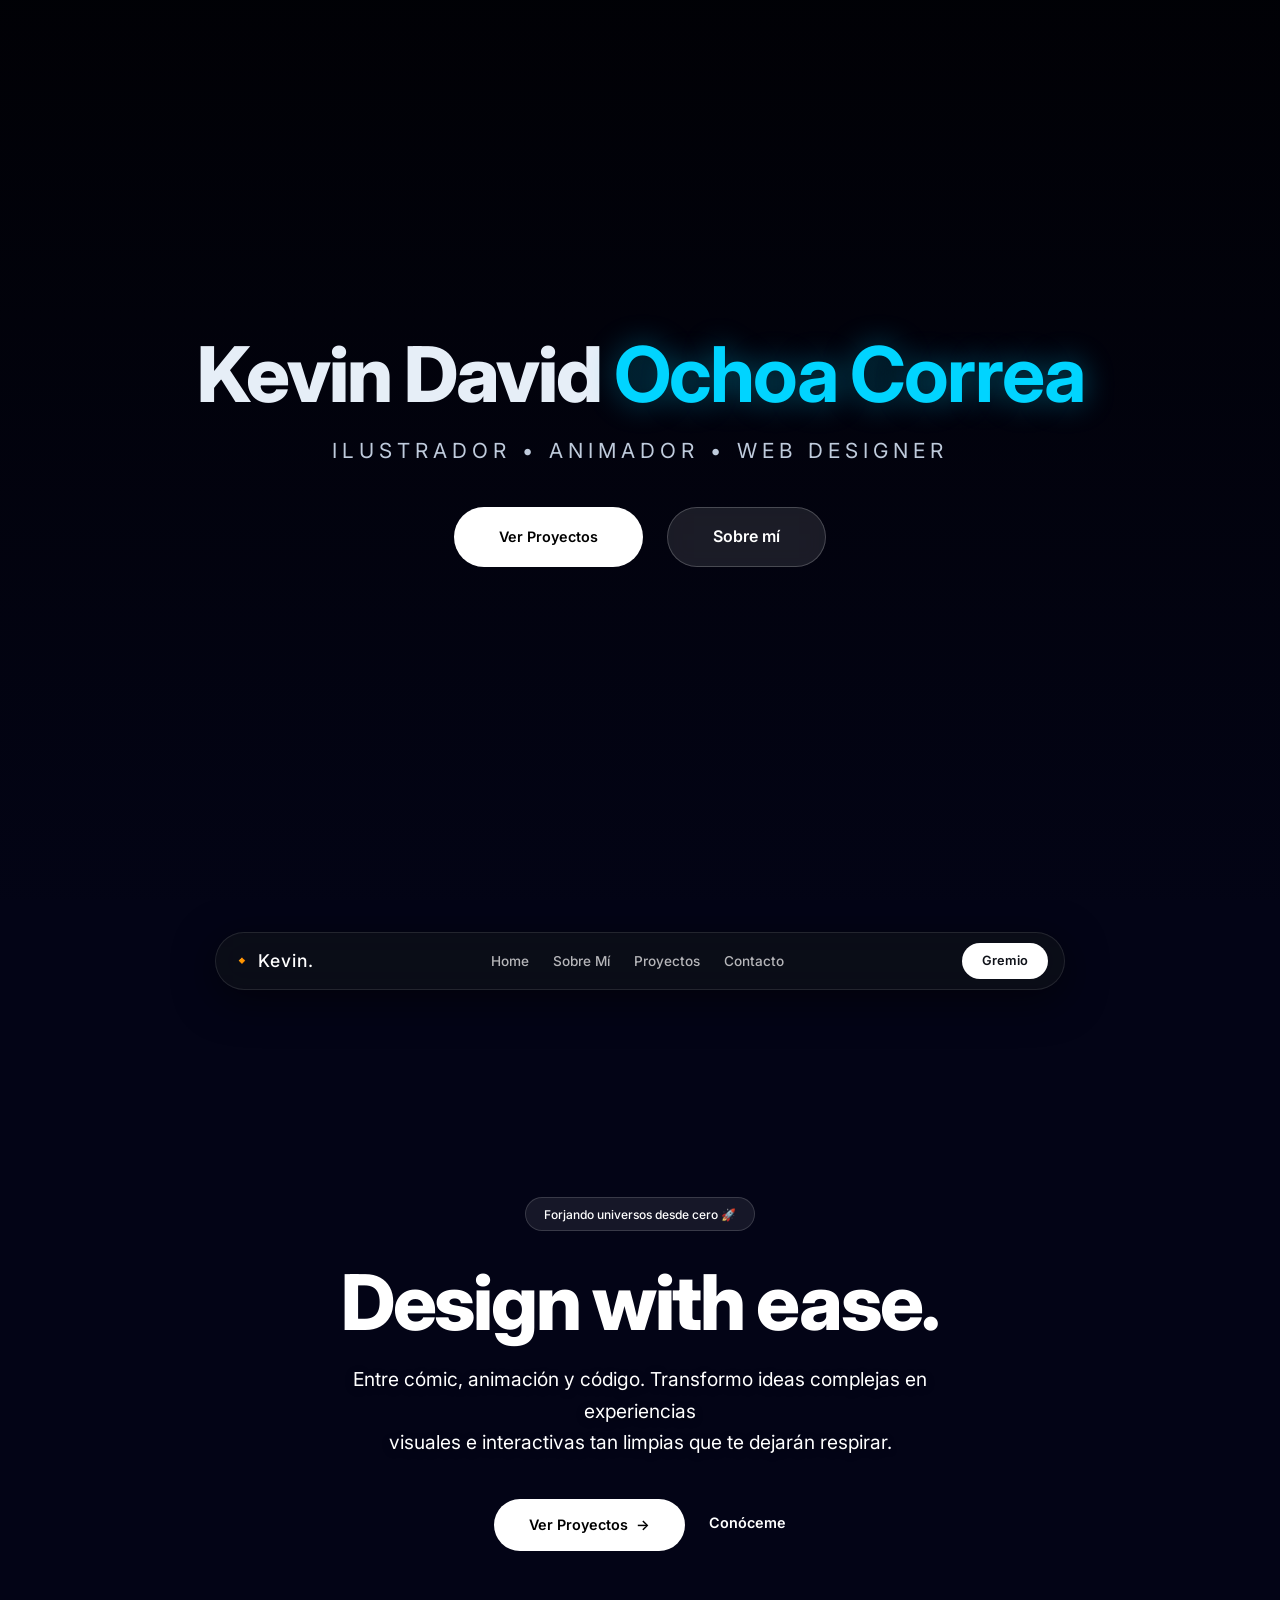
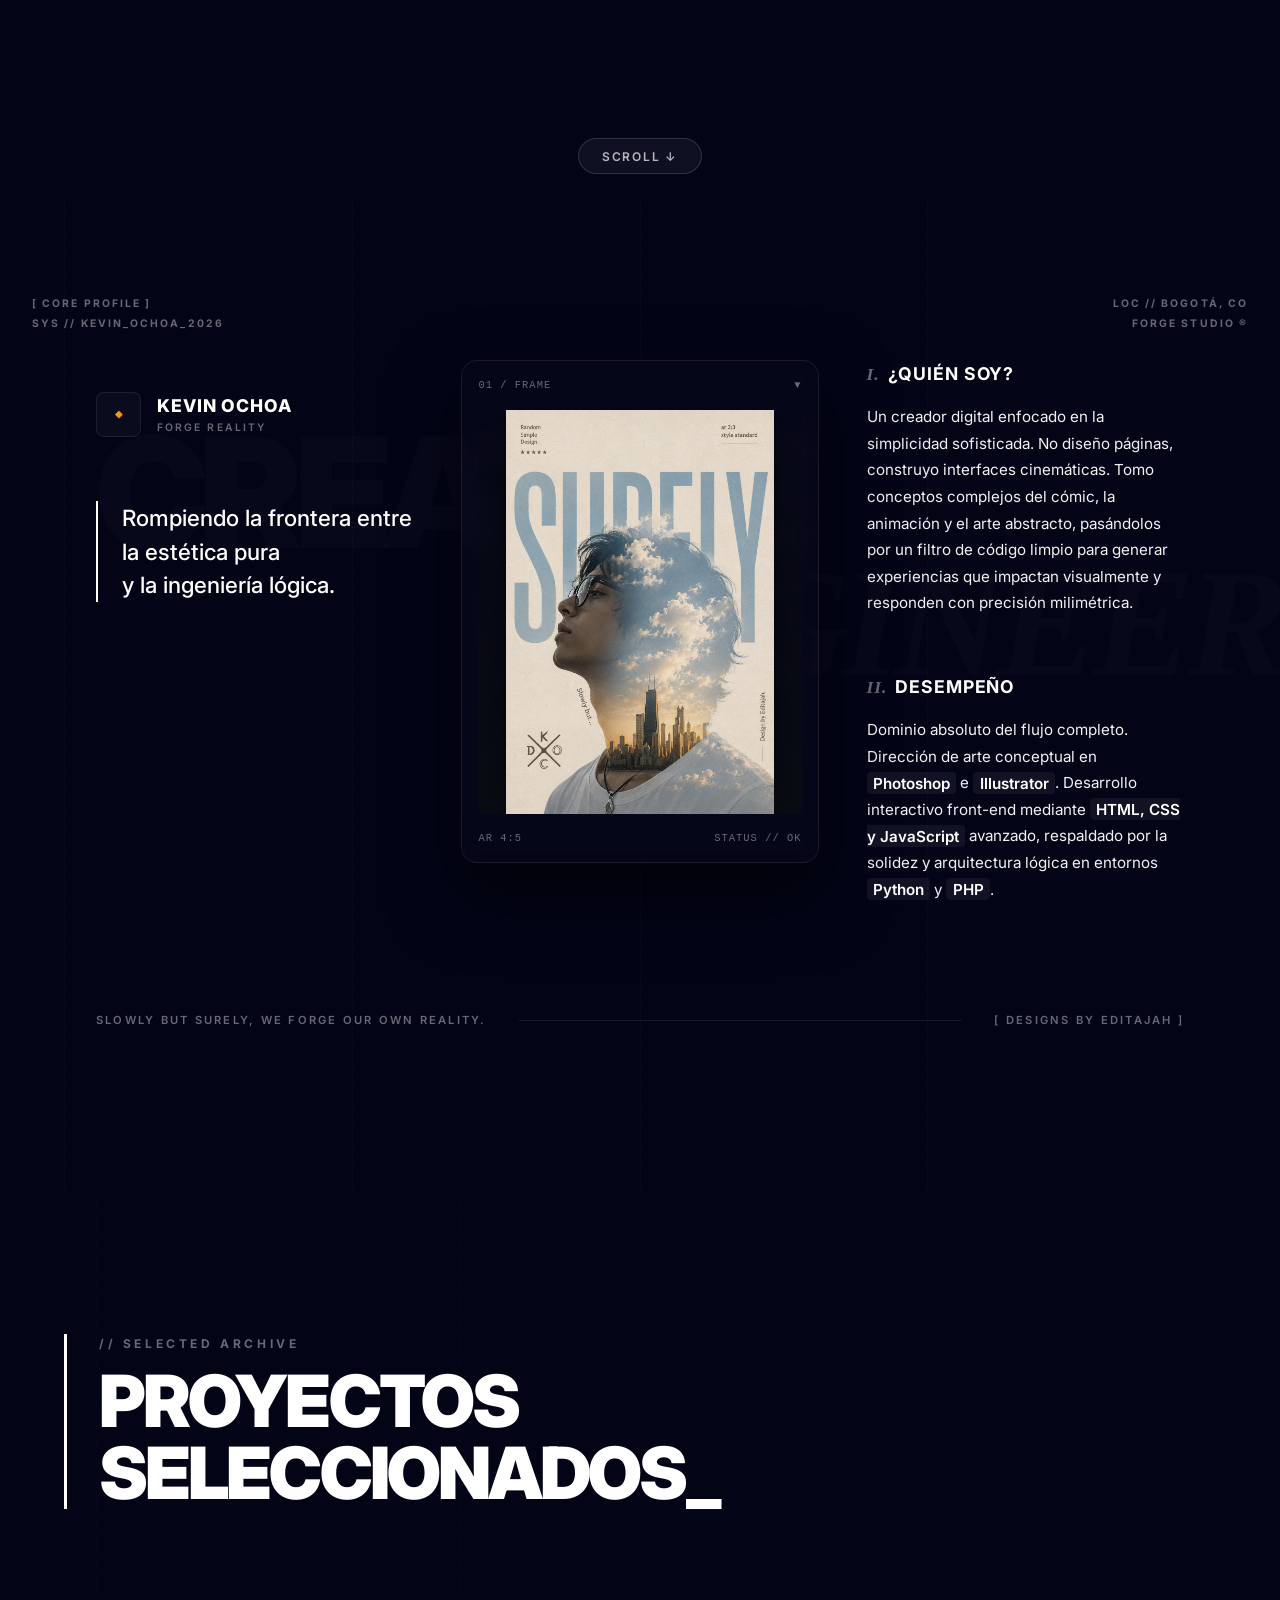
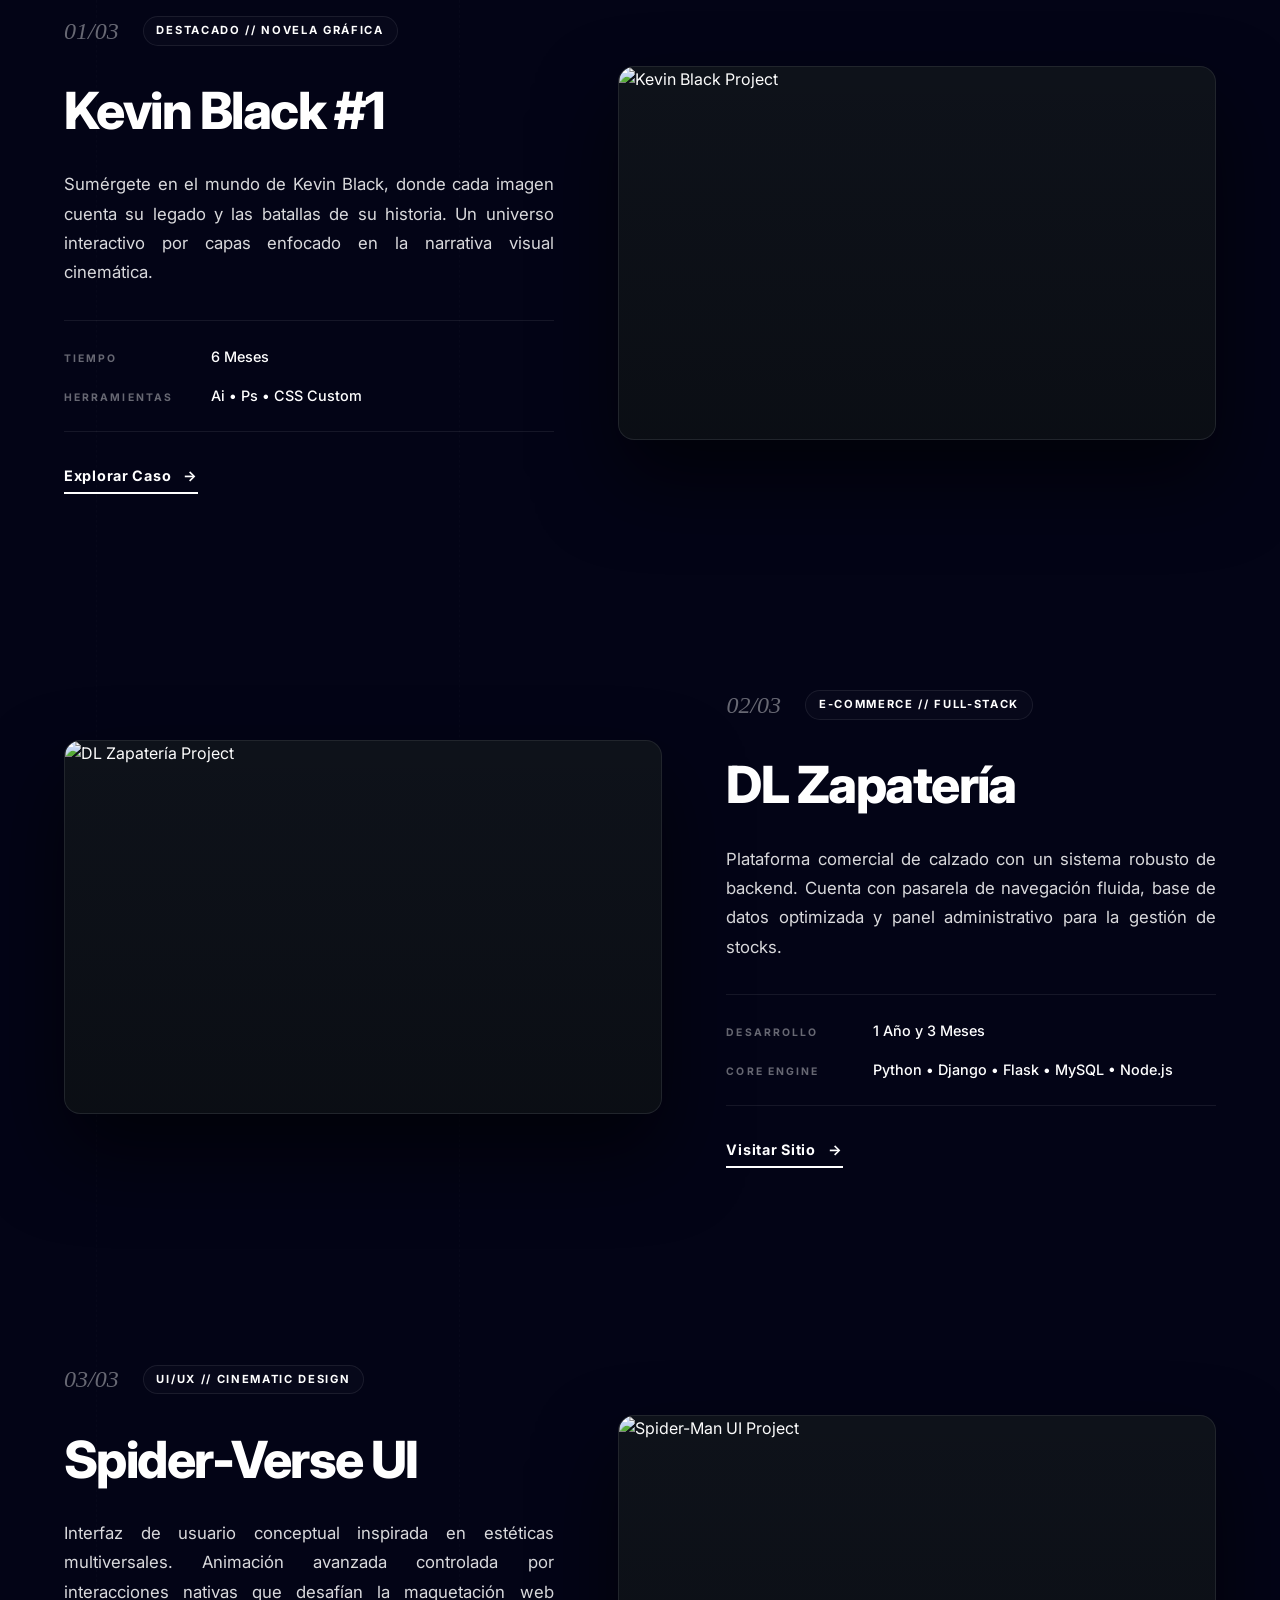
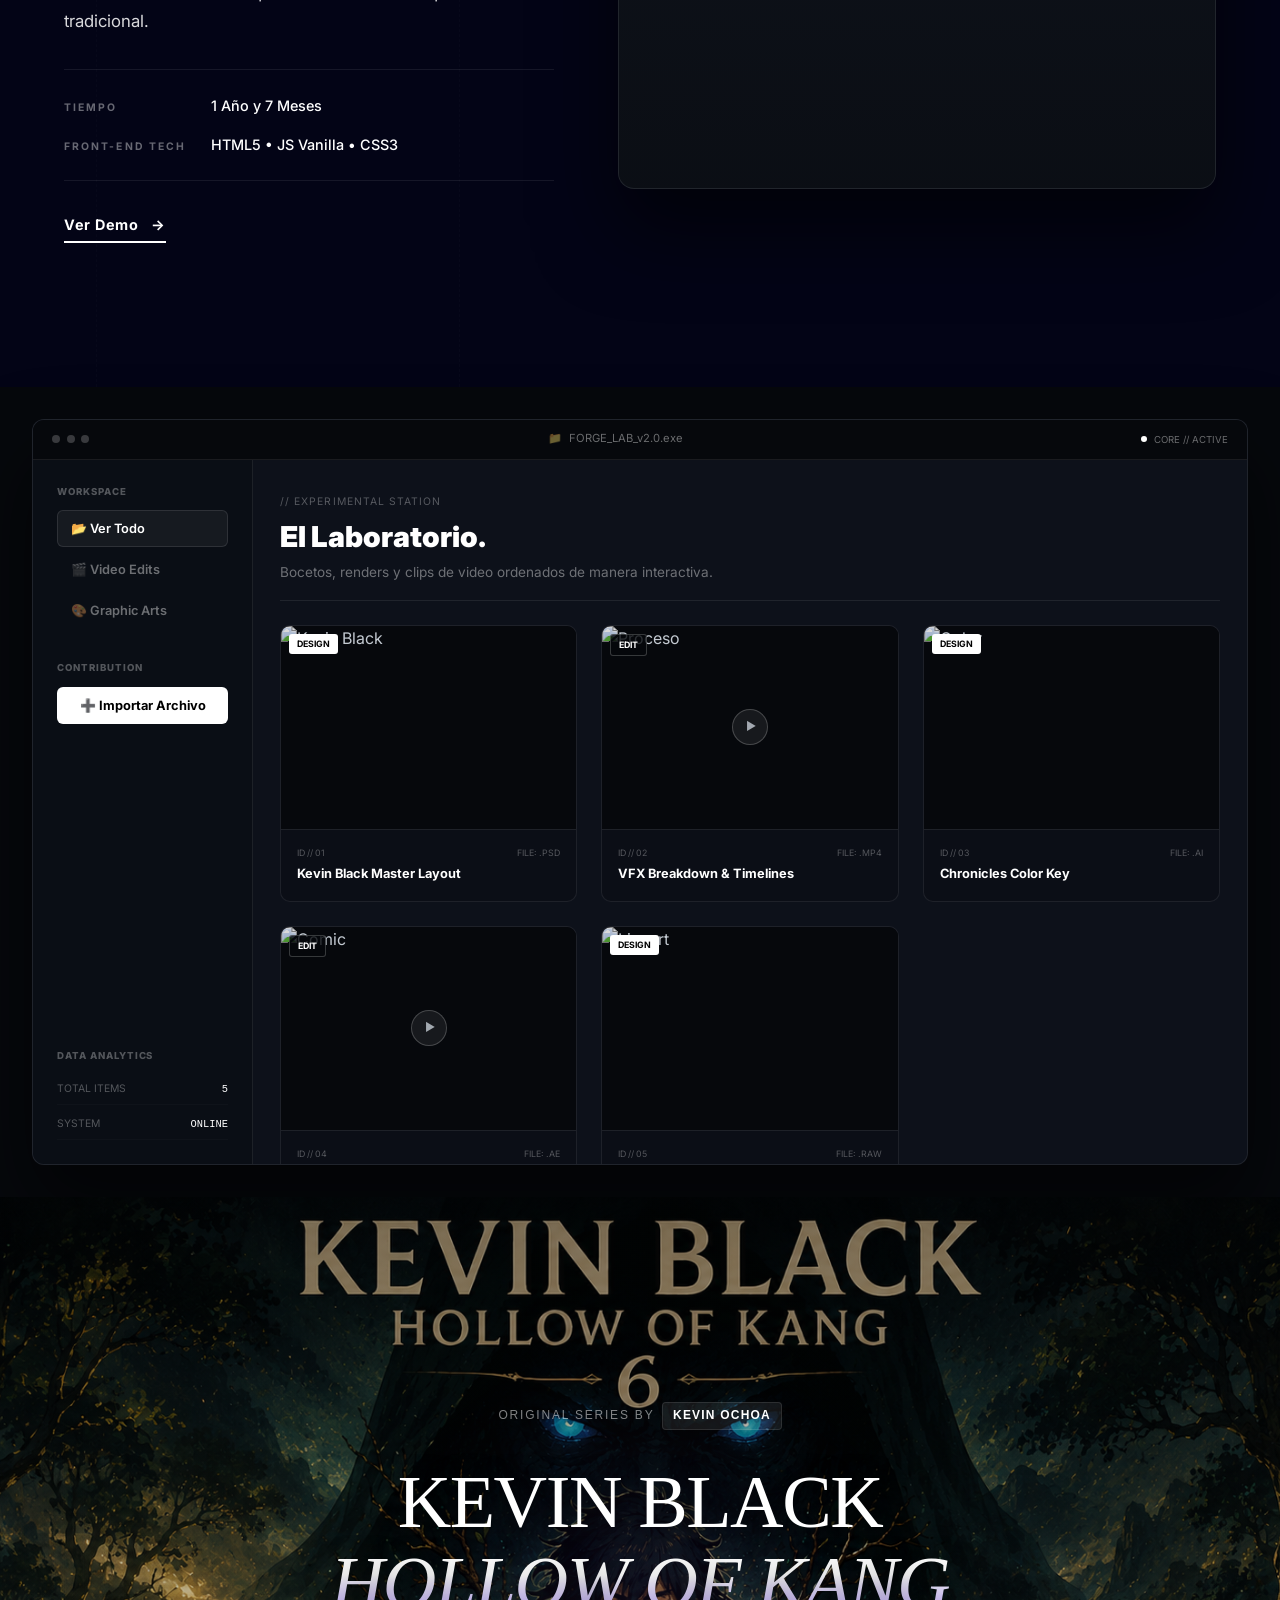
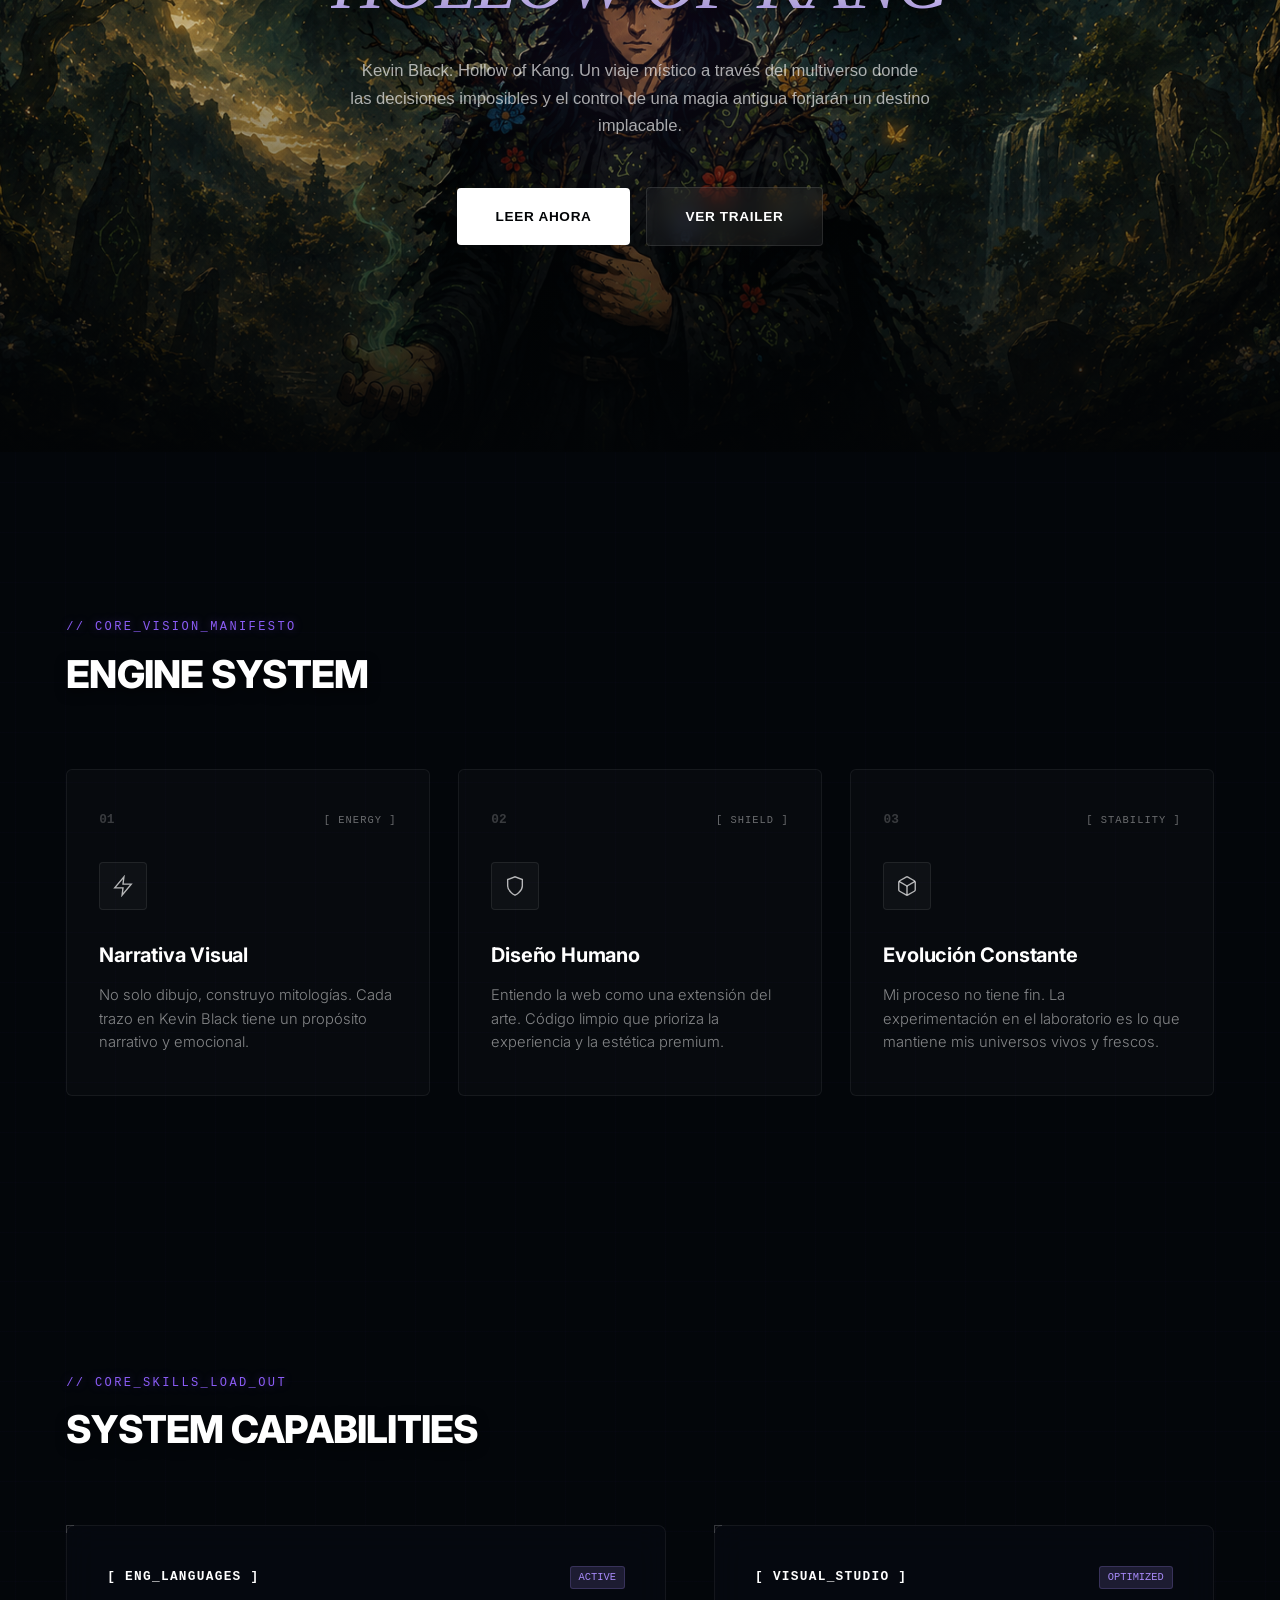
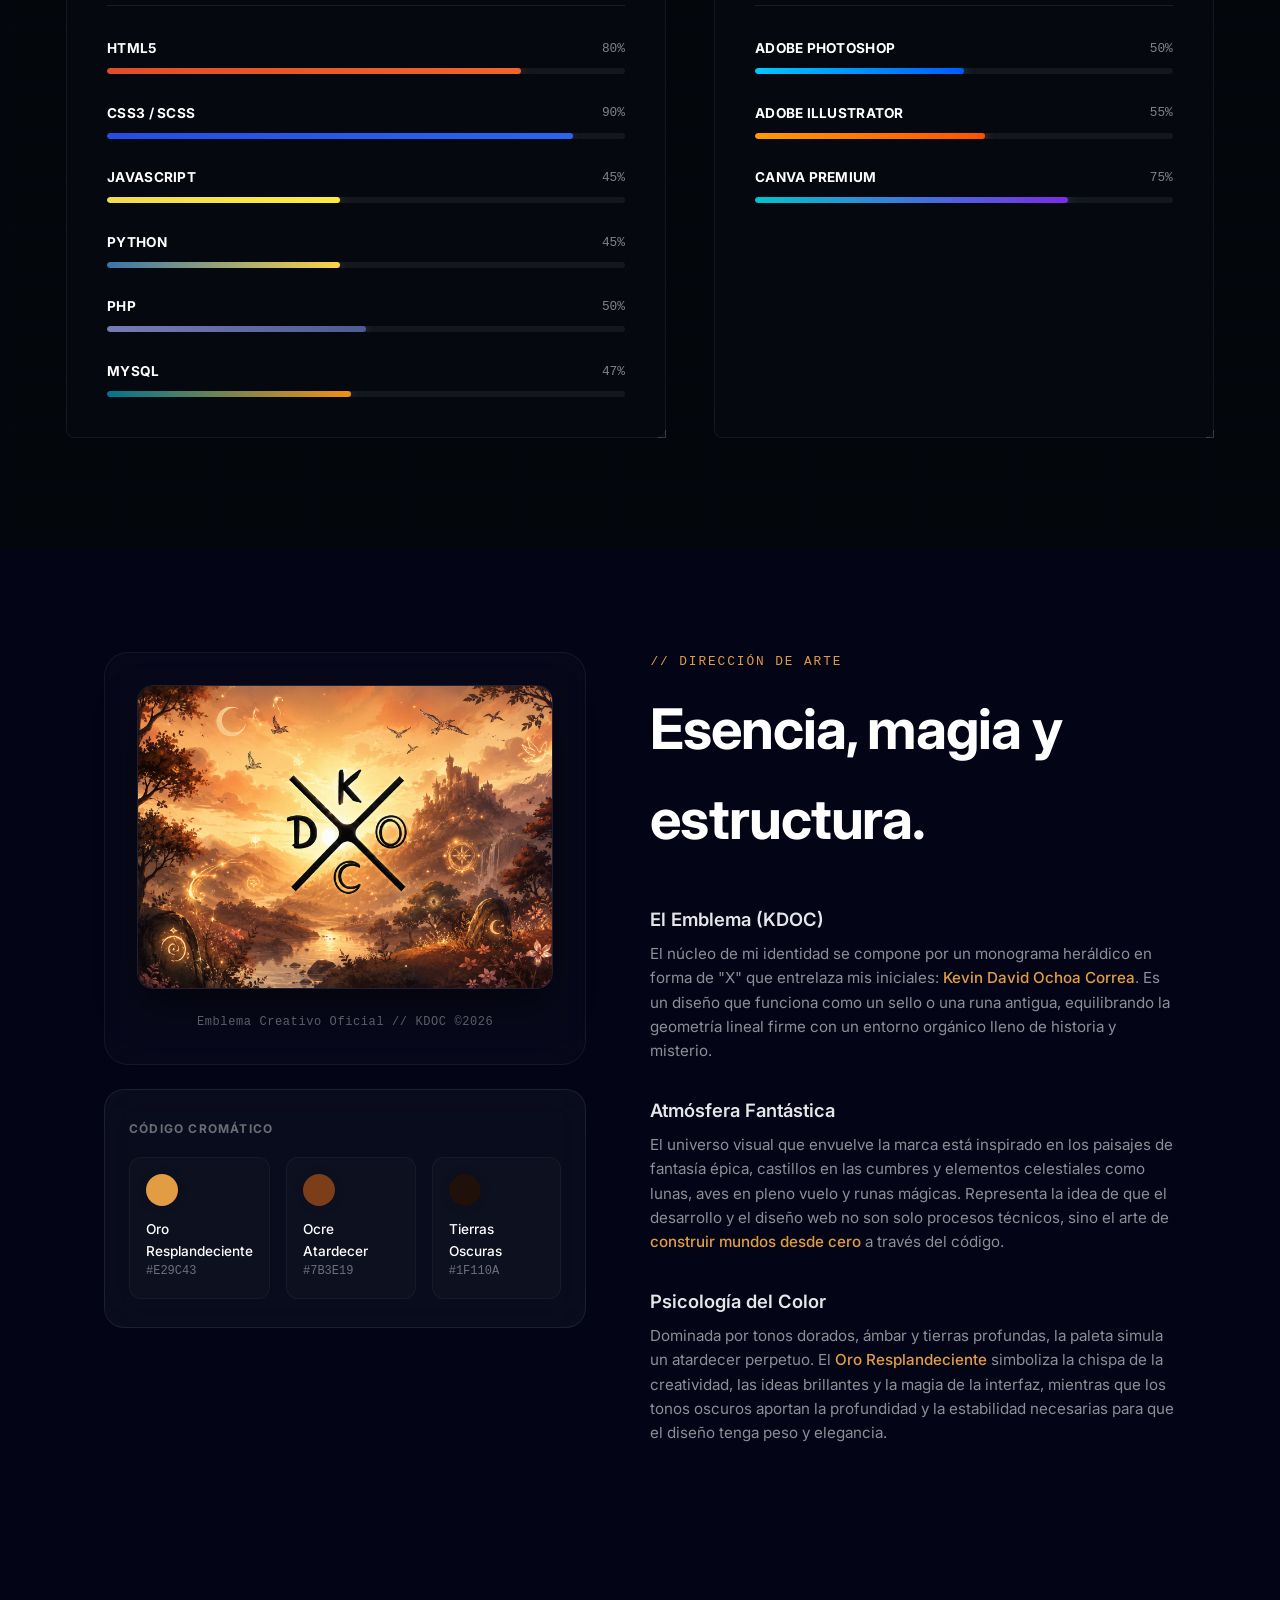
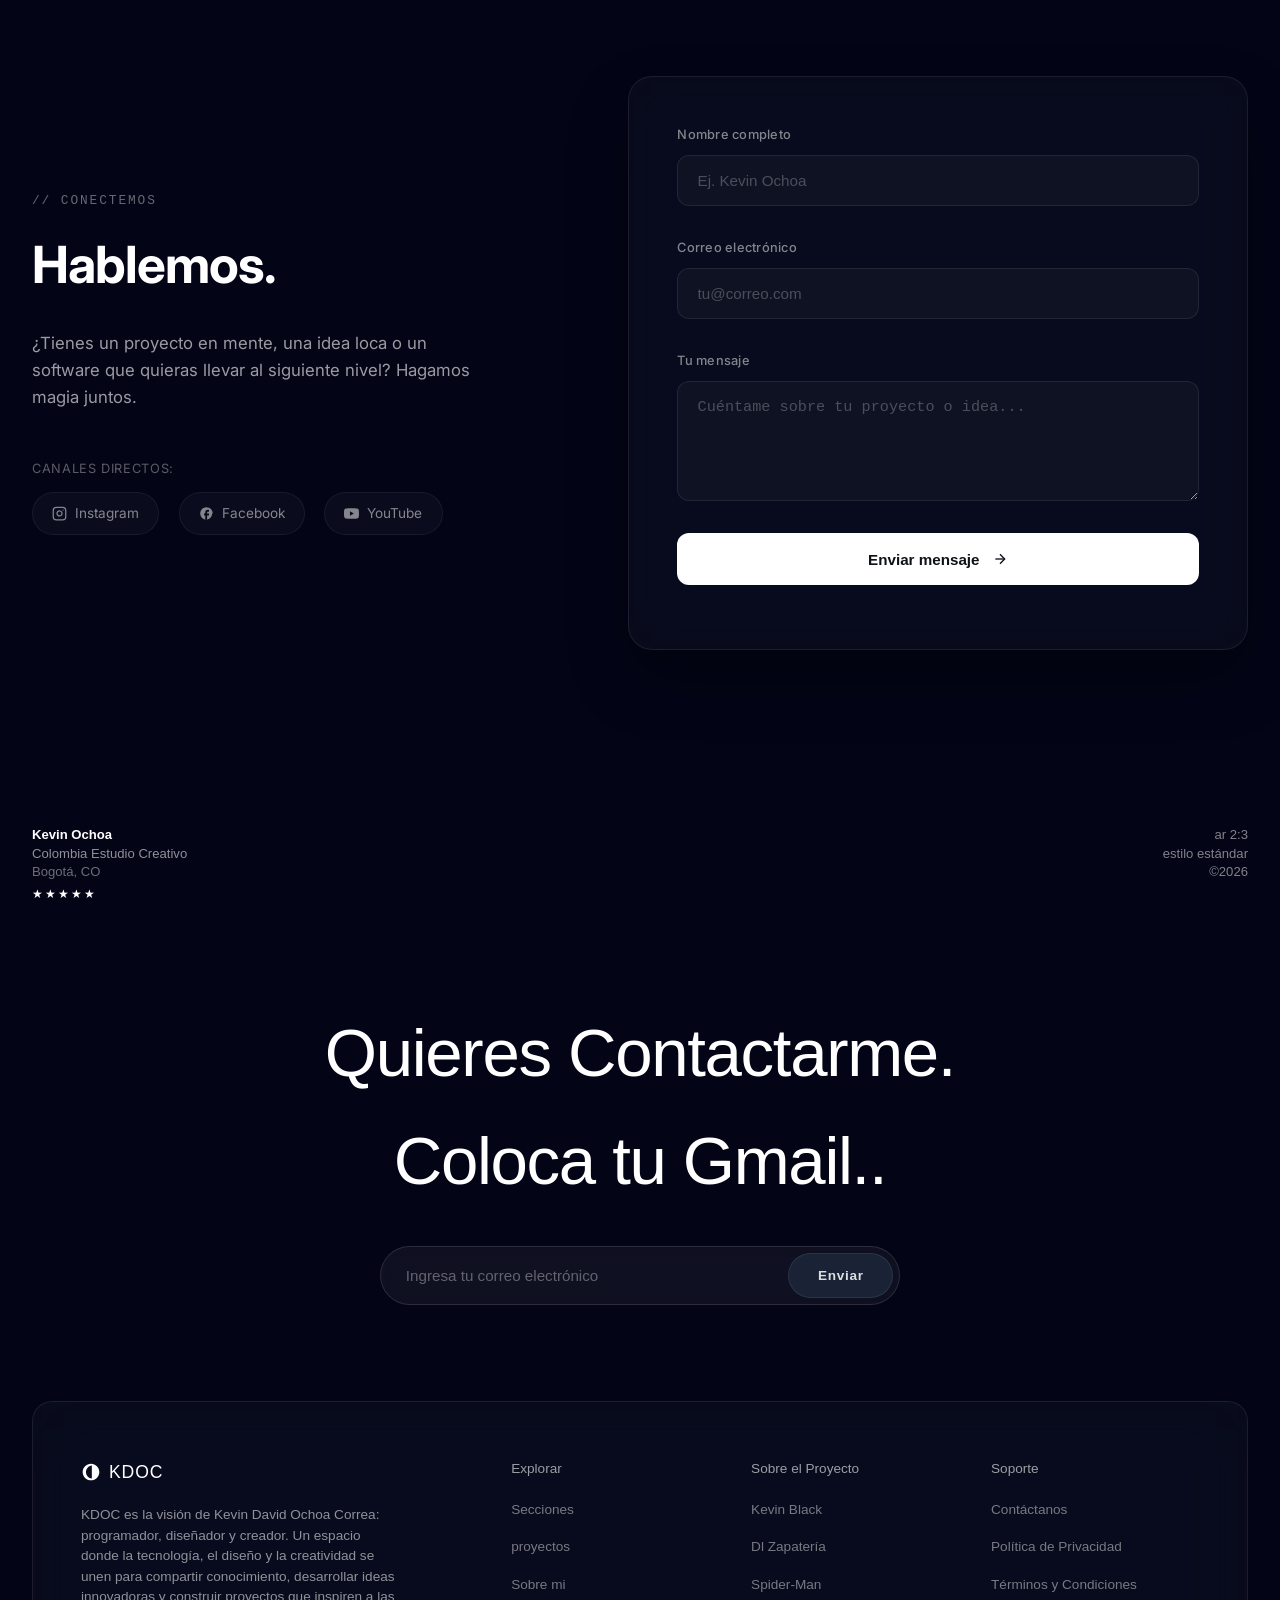
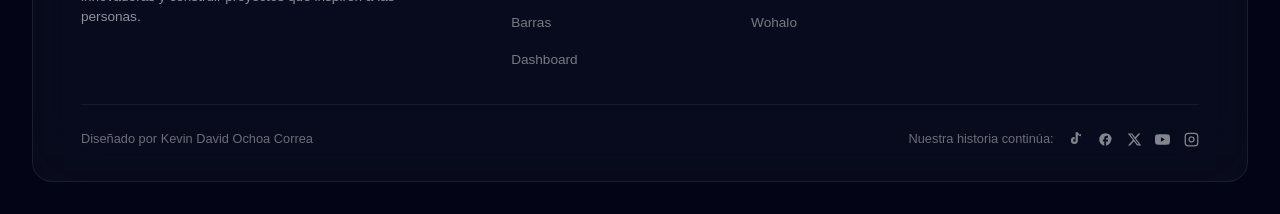
==== commit c1a6991c: "Add files via upload" ====
--- a/index.html
+++ b/index.html
@@ -4,6 +4,10 @@
 <head>
     <meta charset="utf-8" />
     <meta name="viewport" content="width=device-width,initial-scale=1" />
+    <!-- 🚀 AQUÍ CONFIGURAS TU ICONO DE PESTAÑA (FAVICON) -->
+    <link rel="icon" type="image/png" href="../img/KCO.png">
+    <link rel="apple-touch-icon" href="img/icono.png"> <!-- Para cuando lo guardan en iPhone -->
+
     <link rel="stylesheet" href="css/styles.css">
     <link rel="stylesheet" href="css/crack.css">
     <link rel="stylesheet" href="css/pre.css">
@@ -671,6 +675,95 @@
                     </div>
 
                 </div>
+            </div>
+        </section>
+
+        <section class="branding-section apple-section" id="identidad">
+            <div class="apple-container">
+
+                <div class="branding-layout-grid">
+
+                    <div class="branding-visual-side">
+                        <div class="logo-display-card">
+                            <div class="logo-art-frame">
+                                <img src="img/seccion.png" alt="Logo KDOC" class="branding-image-logo">
+                            </div>
+                            <span class="logo-caption">Emblema Creativo Oficial // KDOC ©2026</span>
+                        </div>
+
+                        <div class="color-palette-card">
+                            <h4 class="palette-title">Código Cromático</h4>
+                            <div class="palette-grid">
+
+                                <div class="color-swatch-item">
+                                    <div class="swatch-circle" style="background-color: #E29C43;"></div>
+                                    <div class="swatch-info">
+                                        <span class="color-name">Oro Resplandeciente</span>
+                                        <span class="color-hex">#E29C43</span>
+                                    </div>
+                                </div>
+
+                                <div class="color-swatch-item">
+                                    <div class="swatch-circle" style="background-color: #7B3E19;"></div>
+                                    <div class="swatch-info">
+                                        <span class="color-name">Ocre Atardecer</span>
+                                        <span class="color-hex">#7B3E19</span>
+                                    </div>
+                                </div>
+
+                                <div class="color-swatch-item">
+                                    <div class="swatch-circle" style="background-color: #1F110A;"></div>
+                                    <div class="swatch-info">
+                                        <span class="color-name">Tierras Oscuras</span>
+                                        <span class="color-hex">#1F110A</span>
+                                    </div>
+                                </div>
+
+                            </div>
+                        </div>
+                    </div>
+
+                    <div class="branding-text-side">
+                        <span class="eyebrow">// Dirección de Arte</span>
+                        <h2 class="apple-title">Esencia, magia y estructura.</h2>
+
+                        <div class="manifesto-content">
+                            <div class="story-block">
+                                <h3>El Emblema (KDOC)</h3>
+                                <p>
+                                    El núcleo de mi identidad se compone por un monograma heráldico en forma de "X" que
+                                    entrelaza mis iniciales: <strong>Kevin David Ochoa Correa</strong>. Es un diseño que
+                                    funciona como un sello o una runa antigua, equilibrando la geometría lineal firme
+                                    con un entorno orgánico lleno de historia y misterio.
+                                </p>
+                            </div>
+
+                            <div class="story-block">
+                                <h3>Atmósfera Fantástica</h3>
+                                <p>
+                                    El universo visual que envuelve la marca está inspirado en los paisajes de fantasía
+                                    épica, castillos en las cumbres y elementos celestiales como lunas, aves en pleno
+                                    vuelo y runas mágicas. Representa la idea de que el desarrollo y el diseño web no
+                                    son solo procesos técnicos, sino el arte de <strong>construir mundos desde
+                                        cero</strong> a través del código.
+                                </p>
+                            </div>
+
+                            <div class="story-block">
+                                <h3>Psicología del Color</h3>
+                                <p>
+                                    Dominada por tonos dorados, ámbar y tierras profundas, la paleta simula un atardecer
+                                    perpetuo. El <strong>Oro Resplandeciente</strong> simboliza la chispa de la
+                                    creatividad, las ideas brillantes y la magia de la interfaz, mientras que los tonos
+                                    oscuros aportan la profundidad y la estabilidad necesarias para que el diseño tenga
+                                    peso y elegancia.
+                                </p>
+                            </div>
+                        </div>
+                    </div>
+
+                </div>
+
             </div>
         </section>
 
@@ -807,7 +900,9 @@
                             <span class="logo-text">KDOC</span>
                         </div>
                         <p class="ap-footer-tagline">
-                            KDOC es la visión de Kevin David Ochoa Correa: programador, diseñador y creador. Un espacio donde la tecnología, el diseño y la creatividad se unen para compartir conocimiento, desarrollar ideas innovadoras y construir proyectos que inspiren a las personas.
+                            KDOC es la visión de Kevin David Ochoa Correa: programador, diseñador y creador. Un espacio
+                            donde la tecnología, el diseño y la creatividad se unen para compartir conocimiento,
+                            desarrollar ideas innovadoras y construir proyectos que inspiren a las personas.
                         </p>
                     </div>
 
--- a/css/styles.css
+++ b/css/styles.css
@@ -1,274 +1,621 @@
-/* VARIABLES Y RESET */
-@import url('/css/yo.css');
-@import url('/css/comic.css');
-@import url('/css/sobre.css');
-@import url('https://fonts.googleapis.com/css2?family=Inter:wght@300;400;500;600&display=swap');
+/* ============================================================
+   IMPORTS
+============================================================ */
+
+@import url('../css/yo.css');
+@import url('../css/comic.css');
+@import url('../css/sobre.css');
+@import url('../css/logo.css');
+
+@import url('https://fonts.googleapis.com/css2?family=Inter:wght@300;400;500;600;800&display=swap');
+
+
+
+/* ============================================================
+   VARIABLES
+============================================================ */
+
 :root {
-    --bg: #030416;
-    --accent: #00d4ff;
-    --accent-2: #6be6ff;
-    --muted: #bfcbdc;
-    --card-bg: rgba(255, 255, 255, 0.03);
-    --glass: rgba(255, 255, 255, 0.04);
-}
-
-* {
-    margin: 0;
-    padding: 0;
-    box-sizing: border-box;
-}
-
-body {
-    background: var(--bg);
-    color: #e6eef7;
-    font-family: 'Inter', sans-serif;
-    line-height: 1.6;
-    font-size: 16px;
-    overflow-x: hidden;
-    -webkit-font-smoothing: antialiased;
-    -moz-osx-font-smoothing: grayscale;
-}
-
-
-/* CONTENEDOR GENERAL */
-
-.contenedor {
-    width: 100%;
-    margin: auto;
-    padding: 0;
-}
-
-
-/* ==========================================================================
-   HERO SECTION (VIDEO BACKGROUND)
-   ========================================================================== */
-
-.hero {
-    position: relative;
-    height: 100vh;
-    display: flex;
-    align-items: center;
-    justify-content: center;
-    text-align: center;
-    overflow: hidden;
-    background: #000;
-}
-
-.hero-video {
-    position: absolute;
-    top: 50%;
-    left: 50%;
-    transform: translate(-50%, -50%);
-    min-width: 100%;
-    min-height: 100%;
-    width: auto;
-    height: auto;
-    object-fit: cover;
-    z-index: 1;
-}
-
-.hero-overlay {
-    position: absolute;
-    inset: 0;
-    background: linear-gradient(0deg, rgba(3, 4, 22, 0.9) 0%, rgba(3, 4, 22, 0.2) 100%);
-    z-index: 2;
-}
-
-.hero-content {
-    position: relative;
-    z-index: 3;
-    padding: 0 20px;
-}
-
-
-/* ==========================================================================
-   TIPOGRAFÍA HERO
-   ========================================================================== */
-
-.hero-title {
-    font-size: clamp(2.2rem, 8vw, 4.5rem);
-    font-weight: 800;
-    margin-bottom: 1rem;
-    letter-spacing: -1px;
-    line-height: 1.1;
-}
-
-.hero-title strong {
-    color: var(--accent);
-    text-shadow: 0 0 30px rgba(0, 212, 255, 0.3);
-}
-
-.tagline {
-    font-size: clamp(1rem, 2vw, 1.25rem);
-    color: var(--muted);
-    margin-bottom: 2.5rem;
-    text-transform: uppercase;
-    letter-spacing: 4px;
-    font-weight: 400;
-}
-
-
-/* ==========================================================================
-   BOTONES Y ACCIONES
-   ========================================================================== */
-
-.hero-ctas {
-    display: flex;
-    gap: 1.5rem;
-    justify-content: center;
-}
-
-.btn {
-    padding: 1rem 2.5rem;
-    border-radius: 50px;
-    text-decoration: none;
-    font-weight: 600;
-    transition: all 0.3s ease;
-}
-
-.btn-primary {
-    background: #fff;
-    color: #000;
-}
-
-.btn-primary:hover {
-    transform: translateY(-3px);
-    box-shadow: 0 10px 20px rgba(255, 255, 255, 0.2);
-}
-
-.btn-glass {
-    background: rgba(255, 255, 255, 0.1);
-    backdrop-filter: blur(10px);
-    color: #fff;
-    border: 1px solid rgba(255, 255, 255, 0.2);
-}
-
-.btn-glass:hover {
-    background: rgba(255, 255, 255, 0.2);
-}
-
-
-/* SCROLL DOWN INDICATOR */
-
-.scroll-down {
-    position: absolute;
-    bottom: 30px;
-    left: 50%;
-    transform: translateX(-50%);
-    z-index: 3;
-    color: var(--muted);
-    font-size: 2rem;
-    text-decoration: none;
-    animation: float 2s ease-in-out infinite;
-}
-
-
-/* ==========================================================================
-   ANIMACIONES
-   ========================================================================== */
-
-.reveal {
-    animation: fadeInUp 1.2s cubic-bezier(0.2, 0.8, 0.2, 1) forwards;
-}
-
-@keyframes fadeInUp {
-    from {
-        opacity: 0;
-        transform: translateY(40px);
-    }
-    to {
-        opacity: 1;
-        transform: translateY(0);
-    }
-}
-
-@keyframes float {
-    0%,
-    100% {
-        transform: translate(-50%, 0);
-    }
-    50% {
-        transform: translate(-50%, 10px);
-    }
-}
-
-
-/* ==========================================================================
-   RESPONSIVE
-   ========================================================================== */
-
-@media (max-width: 768px) {
-    .hero-ctas {
-        flex-direction: column;
-        padding: 0 40px;
-    }
-    .btn {
-        width: 100%;
-        text-align: center;
-    }
-    .tagline {
-        letter-spacing: 2px;
-        font-size: 0.9rem;
-    }
-}
-
-.split {
-    display: grid;
-    grid-template-columns: repeat(auto-fit, minmax(300px, 1fr));
-    gap: 30px;
-    align-items: center;
-}
-
-
-/*RESPONSIVE*/
-
-@media (max-width: 768px) {
-    .hero {
-        /* Mantenemos la altura completa para que se vea impactante */
-        height: 100vh;
-        padding: 0;
-        /* AQUÍ LA MAGIA: Ponemos la imagen de fondo solo para móvil */
-        background-image: url("../img/FONDO.png");
-        background-size: cover;
-        background-position: center;
-        background-attachment: scroll;
-        /* Mejor rendimiento en móviles que 'fixed' */
-    }
-    /* Ocultamos el video pero MANTENEMOS el overlay */
-    .hero-video {
-        display: none !important;
-    }
-    /* No quites el overlay, cámbialo para que el texto resalte sobre la foto */
-    .hero-overlay {
-        display: block;
-        background: rgba(0, 0, 0, 0.5);
-        /* Oscurece un poco la imagen */
-    }
-    .hero-content {
-        padding: 0 20px;
-        width: 100%;
-    }
-    .hero-title {
-        font-size: 2.5rem;
-        line-height: 1.2;
-    }
-    .hero-ctas {
-        flex-direction: column;
-        gap: 15px;
-        /* Espacio entre botones */
-        width: 100%;
-        max-width: 300px;
-        /* Para que los botones no sean infinitos */
-        margin: 0 auto;
-    }
-    .btn {
-        width: 100%;
-        text-align: center;
-        display: block;
-    }
-    .tagline {
-        font-size: 0.9rem;
-        letter-spacing: 2px;
-        margin-bottom: 30px;
-    }
+
+    --bg:#030416;
+    --accent:#00d4ff;
+    --accent-2:#6be6ff;
+    --muted:#bfcbdc;
+
+    --card-bg:rgba(255,255,255,.03);
+    --glass:rgba(255,255,255,.04);
+
+}
+
+
+
+/* ============================================================
+   RESET GLOBAL
+============================================================ */
+
+
+*,
+*::before,
+*::after{
+
+    margin:0;
+    padding:0;
+    box-sizing:border-box;
+
+}
+
+
+
+html{
+
+    scroll-behavior:smooth;
+
+}
+
+
+
+body{
+
+    background:var(--bg);
+    color:#e6eef7;
+    font-family:'Inter',sans-serif;
+
+    line-height:1.6;
+    font-size:16px;
+
+    overflow-x:hidden;
+
+    -webkit-font-smoothing:antialiased;
+
+}
+
+
+
+img,
+video{
+
+    max-width:100%;
+    display:block;
+
+}
+
+
+
+/* ============================================================
+   CONTENEDOR GLOBAL
+============================================================ */
+
+
+.contenedor{
+
+    width:100%;
+    margin:auto;
+
+}
+
+
+
+/* ============================================================
+   HERO
+============================================================ */
+
+
+.hero{
+
+    position:relative;
+
+    width:100%;
+    height:100svh;
+
+    min-height:700px;
+
+    display:flex;
+    align-items:center;
+    justify-content:center;
+
+    text-align:center;
+
+    overflow:hidden;
+
+    background:#000;
+
+}
+
+
+
+.hero-video{
+
+    position:absolute;
+
+    inset:0;
+
+    width:100%;
+    height:100%;
+
+    object-fit:cover;
+
+    z-index:1;
+
+}
+
+
+
+.hero-overlay{
+
+    position:absolute;
+
+    inset:0;
+
+    background:
+    linear-gradient(
+        0deg,
+        rgba(3,4,22,.95),
+        rgba(3,4,22,.25)
+    );
+
+    z-index:2;
+
+}
+
+
+
+.hero-content{
+
+    position:relative;
+
+    z-index:3;
+
+    width:100%;
+
+    max-width:1400px;
+
+    padding:0 40px;
+
+}
+
+
+
+/* ============================================================
+   TITULOS
+============================================================ */
+
+
+.hero-title{
+
+    font-size:clamp(2.2rem,6vw,5rem);
+
+    font-weight:800;
+
+    line-height:1.1;
+
+    letter-spacing:-2px;
+
+    margin-bottom:1rem;
+
+}
+
+
+
+.hero-title strong{
+
+    color:var(--accent);
+
+    text-shadow:
+    0 0 30px rgba(0,212,255,.4);
+
+}
+
+
+
+.tagline{
+
+    font-size:clamp(.9rem,2vw,1.3rem);
+
+    color:var(--muted);
+
+    text-transform:uppercase;
+
+    letter-spacing:5px;
+
+    margin-bottom:2.5rem;
+
+}
+
+
+
+/* ============================================================
+   BOTONES
+============================================================ */
+
+
+.hero-ctas{
+
+    display:flex;
+
+    justify-content:center;
+
+    gap:1.5rem;
+
+}
+
+
+
+.btn{
+
+    padding:1rem 2.8rem;
+
+    border-radius:50px;
+
+    text-decoration:none;
+
+    font-weight:600;
+
+    transition:.3s ease;
+
+}
+
+
+
+.btn-primary{
+
+    background:white;
+
+    color:black;
+
+}
+
+
+
+.btn-primary:hover{
+
+    transform:translateY(-4px);
+
+}
+
+
+
+.btn-glass{
+
+    background:rgba(255,255,255,.1);
+
+    backdrop-filter:blur(10px);
+
+    color:white;
+
+    border:1px solid rgba(255,255,255,.2);
+
+}
+
+
+
+/* ============================================================
+   SCROLL
+============================================================ */
+
+
+.scroll-down{
+
+    position:absolute;
+
+    bottom:30px;
+
+    left:50%;
+
+    transform:translateX(-50%);
+
+    z-index:3;
+
+    font-size:2rem;
+
+    color:var(--muted);
+
+    animation:float 2s infinite;
+
+}
+
+
+
+@keyframes float{
+
+0%,100%{
+
+transform:translate(-50%,0);
+
+}
+
+50%{
+
+transform:translate(-50%,10px);
+
+}
+
+}
+
+
+
+/* ============================================================
+   SPLIT
+============================================================ */
+
+
+.split{
+
+    display:grid;
+
+    grid-template-columns:
+    repeat(auto-fit,minmax(300px,1fr));
+
+    gap:30px;
+
+    align-items:center;
+
+}
+
+
+
+/* ============================================================
+   TABLETS
+============================================================ */
+
+
+@media(max-width:900px){
+
+
+.hero-content{
+
+padding:0 25px;
+
+}
+
+
+.hero-title{
+
+font-size:3rem;
+
+}
+
+
+.tagline{
+
+font-size:.9rem;
+
+letter-spacing:3px;
+
+}
+
+
+}
+
+
+
+
+/* ============================================================
+   MOVILES
+============================================================ */
+
+
+@media(max-width:768px){
+
+
+.hero{
+
+
+background-image:url("../img/FONDO.png");
+
+background-size:cover;
+
+background-position:center;
+
+background-attachment:scroll;
+
+
+}
+
+
+
+.hero-video{
+
+display:none;
+
+}
+
+
+
+.hero-overlay{
+
+
+background:
+rgba(0,0,0,.55);
+
+
+}
+
+
+
+.hero-content{
+
+padding:0 20px;
+
+}
+
+
+
+.hero-title{
+
+font-size:2.3rem;
+
+letter-spacing:-1px;
+
+}
+
+
+
+.tagline{
+
+font-size:.75rem;
+
+letter-spacing:2px;
+
+line-height:1.8;
+
+}
+
+
+
+.hero-ctas{
+
+flex-direction:column;
+
+width:100%;
+
+max-width:320px;
+
+margin:auto;
+
+gap:15px;
+
+}
+
+
+
+.btn{
+
+width:100%;
+
+}
+
+
+
+.scroll-down{
+
+font-size:1.5rem;
+
+bottom:20px;
+
+}
+
+
+
+}
+
+
+
+
+
+/* ============================================================
+   CELULARES PEQUEÑOS
+============================================================ */
+
+
+@media(max-width:400px){
+
+
+.hero-title{
+
+font-size:1.9rem;
+
+}
+
+
+.tagline{
+
+font-size:.7rem;
+
+}
+
+
+
+.btn{
+
+padding:.9rem 1rem;
+
+}
+
+
+}
+
+
+
+
+
+/* ============================================================
+   FULL HD / 2K
+============================================================ */
+
+
+@media(min-width:1920px){
+
+
+.hero-content{
+
+max-width:1600px;
+
+}
+
+
+.hero-title{
+
+font-size:7rem;
+
+}
+
+
+.tagline{
+
+font-size:1.7rem;
+
+}
+
+
+.btn{
+
+font-size:1.2rem;
+
+padding:1.4rem 4rem;
+
+}
+
+
+}
+
+
+
+/* ============================================================
+   4K
+============================================================ */
+
+
+@media(min-width:2560px){
+
+
+.hero-title{
+
+font-size:9rem;
+
+}
+
+
+.tagline{
+
+font-size:2rem;
+
+}
+
+
+.hero-content{
+
+max-width:2000px;
+
+}
+
+
+.btn{
+
+font-size:1.5rem;
+
+padding:1.8rem 5rem;
+
+}
+
+
 }
--- a/css/crack.css
+++ b/css/crack.css
@@ -16,7 +16,7 @@
     /* 🖥️ TU FÓRMULA DE FONDO FIJO INTEGRADA */
     background:
         linear-gradient(to bottom, rgba(0, 0, 0, 0.5), rgba(15, 18, 25, 0.85)),
-        url('/img/yo.png') no-repeat center center;
+        url('../img/yo.png') no-repeat center center;
     background-size: cover;
     background-attachment: fixed;
     /* Mantiene tu foto fija al hacer scroll en PC */
--- a/css/pre.css
+++ b/css/pre.css
@@ -26,8 +26,8 @@
 .ap-vision .ap-container {
     position: relative;
     width: 100%;
-    max-width: 1250px;
     margin: 0 auto;
+    padding-inline: clamp(1rem, 4vw, 6rem);
     z-index: 2;
 }
 
@@ -184,18 +184,373 @@
     color: rgba(255, 255, 255, 0.7);
 }
 
-
-
-/* Responsivo para Tablets y Celulares */
-@media (max-width: 968px) {
-    .vision-grid {
-        grid-template-columns: 1fr;
-        gap: 1.5rem;
-    }
-    .ap-vision {
-        padding: 5rem 1.5rem;
-    }
-    .hud-section-header {
-        margin-bottom: 2.5rem;
-    }
-}+/* ============================================================
+   RESPONSIVE UNIVERSAL - VISIÓN HUD KDOC
+   Mobile • Tablet • Laptop • Desktop • 2K • 4K
+============================================================ */
+
+
+/* =========================
+   DESKTOP GRANDE
+========================= */
+@media (min-width:1440px){
+
+    .ap-vision{
+        padding:9rem 0;
+    }
+
+
+    .vision-grid{
+        grid-template-columns:repeat(3,1fr);
+        gap:2.5rem;
+    }
+
+
+    .vision-card{
+        padding:3.5rem 2.8rem;
+    }
+
+
+}
+
+
+/* =========================
+   LAPTOPS
+========================= */
+@media (max-width:1440px){
+
+    .ap-vision{
+        padding:7rem 0;
+    }
+
+
+    .vision-grid{
+        gap:1.8rem;
+    }
+
+
+    .vision-card{
+        padding:2.5rem 2rem;
+    }
+
+
+}
+
+
+/* =========================
+   PORTÁTILES PEQUEÑOS
+========================= */
+@media (max-width:1200px){
+
+    .vision-grid{
+        grid-template-columns:repeat(2,1fr);
+    }
+
+
+    .hud-section-title{
+        font-size:2.2rem;
+    }
+
+
+}
+
+
+/* =========================
+   TABLETS HORIZONTALES
+========================= */
+@media (max-width:992px){
+
+    .ap-vision{
+        padding:5rem 0;
+    }
+
+
+    .ap-vision .ap-container{
+        padding-inline:2rem;
+    }
+
+
+    .vision-grid{
+        grid-template-columns:1fr;
+        gap:1.5rem;
+    }
+
+
+    .vision-card{
+        padding:2.5rem;
+    }
+
+
+}
+
+
+/* =========================
+   TABLETS VERTICALES
+========================= */
+@media (max-width:768px){
+
+    .ap-vision{
+        padding:4rem 0;
+    }
+
+
+    .ap-vision .ap-container{
+        padding-inline:1.5rem;
+    }
+
+
+    .hud-section-header{
+        margin-bottom:2rem;
+    }
+
+
+    .hud-section-title{
+        font-size:2rem;
+    }
+
+
+    .vision-card{
+        padding:2rem;
+    }
+
+
+    .vision-card h3{
+        font-size:1.15rem;
+    }
+
+
+    .vision-card p{
+        font-size:.9rem;
+    }
+
+
+}
+
+
+/* =========================
+   CELULARES GRANDES
+========================= */
+@media (max-width:600px){
+
+    .ap-vision{
+        padding:3rem 0;
+    }
+
+
+    .ap-vision .ap-container{
+        padding-inline:1rem;
+    }
+
+
+    .hud-grid-overlay{
+        background-size:35px 35px;
+    }
+
+
+    .hud-section-title{
+        font-size:1.7rem;
+    }
+
+
+    .hud-serial{
+        font-size:.65rem;
+    }
+
+
+    .vision-card{
+        padding:1.5rem;
+        border-radius:10px;
+    }
+
+
+    .vision-meta-top{
+        margin-bottom:1.5rem;
+    }
+
+
+    .vision-icon-wrapper{
+        width:42px;
+        height:42px;
+        margin-bottom:1.3rem;
+    }
+
+
+    .hud-svg-icon{
+        width:20px;
+        height:20px;
+    }
+
+
+}
+
+
+/* =========================
+   CELULARES PEQUEÑOS
+========================= */
+@media (max-width:480px){
+
+    .hud-section-title{
+        font-size:1.5rem;
+    }
+
+
+    .vision-card{
+        padding:1.3rem;
+    }
+
+
+    .vision-card h3{
+        font-size:1rem;
+    }
+
+
+    .vision-card p{
+        font-size:.85rem;
+        line-height:1.5;
+    }
+
+
+    .vision-tag{
+        font-size:.55rem;
+    }
+
+
+    .vision-number{
+        font-size:.7rem;
+    }
+
+
+}
+
+
+/* =========================
+   CELULARES MUY PEQUEÑOS
+========================= */
+@media (max-width:360px){
+
+    .ap-vision .ap-container{
+        padding-inline:.8rem;
+    }
+
+
+    .hud-section-title{
+        font-size:1.35rem;
+    }
+
+
+    .vision-card{
+        padding:1rem;
+    }
+
+
+    .vision-card p{
+        font-size:.8rem;
+    }
+
+
+}
+
+
+/* =========================
+   FULL HD / 2K
+========================= */
+@media (min-width:1920px){
+
+    .ap-vision{
+        padding:10rem 0;
+    }
+
+
+    .ap-vision .ap-container{
+        padding-inline:8rem;
+    }
+
+
+    .vision-grid{
+        gap:3rem;
+    }
+
+
+    .vision-card{
+        padding:4rem 3rem;
+    }
+
+
+    .hud-section-title{
+        font-size:3rem;
+    }
+
+
+    .vision-card h3{
+        font-size:1.5rem;
+    }
+
+
+    .vision-card p{
+        font-size:1.05rem;
+    }
+
+
+}
+
+
+/* =========================
+   4K / ULTRAWIDE
+========================= */
+@media (min-width:2560px){
+
+    .ap-vision{
+        padding:12rem 0;
+    }
+
+
+    .ap-vision .ap-container{
+        padding-inline:12rem;
+    }
+
+
+    .vision-grid{
+        grid-template-columns:repeat(3,1fr);
+        gap:4rem;
+    }
+
+
+    .vision-card{
+        padding:5rem 4rem;
+    }
+
+
+    .hud-section-title{
+        font-size:4rem;
+    }
+
+
+    .hud-serial{
+        font-size:1rem;
+    }
+
+
+    .vision-icon-wrapper{
+        width:65px;
+        height:65px;
+    }
+
+
+    .hud-svg-icon{
+        width:30px;
+        height:30px;
+    }
+
+
+    .vision-card h3{
+        font-size:1.8rem;
+    }
+
+
+    .vision-card p{
+        font-size:1.25rem;
+        line-height:1.8;
+    }
+
+}
+
--- a/css/proyectosi.css
+++ b/css/proyectosi.css
@@ -26,7 +26,7 @@
   background: 
     linear-gradient(to bottom, #06080c 0%, transparent 12%), /* Integración superior */
     linear-gradient(to bottom, rgba(6, 8, 12, 0.5), rgba(6, 8, 12, 0.98) 95%),
-    url('/img/desig5.png') no-repeat center center;
+    url('../img/desig5.png') no-repeat center center;
   background-size: cover;
   background-attachment: fixed;
   color: var(--ap-hd-white);
@@ -52,13 +52,13 @@
 
 .ap-hd-container {
   position: relative;
-  width: 100%;
-  max-width: 1400px;
-  margin: 0 auto;
-  z-index: 2;
-  display: flex;
-  flex-direction: column;
-  gap: 8rem; /* Gran separación para dejar respirar cada proyecto */
+  width:100%;
+  margin:0 auto;
+  padding-inline:clamp(1rem,5vw,10rem);
+  z-index:2;
+  display:flex;
+  flex-direction:column;
+  gap:clamp(5rem,8vw,10rem);
 }
 
 /* --- CABECERA EDITORIAL --- */
@@ -249,48 +249,404 @@
 }
 
 /* ============================================================
-   RESPONSIVE LAYOUT (DE GALERÍA PC A COMPACTO MÓVIL)
-   ============================================================ */
-
-@media (max-width: 1200px) {
-  .ap-hd-portfolio { padding: 8rem 2rem; }
-  .ap-hd-project-card, .ap-hd-project-card.ap-hd-inverse {
-    gap: 3rem;
-  }
-}
-
-@media (max-width: 960px) {
-  /* En tablets colapsa a flujo vertical natural */
-  .ap-hd-project-card, .ap-hd-project-card.ap-hd-inverse {
-    grid-template-columns: 1fr;
-    gap: 2.5rem;
-  }
-  .ap-hd-project-card.ap-hd-inverse .ap-hd-col-info {
-    grid-column: 1;
-  }
-  .ap-hd-project-card.ap-hd-inverse .ap-hd-col-visual {
-    grid-column: 1;
-    grid-row: auto;
-  }
-  .ap-hd-projects-list {
-    gap: 7rem;
-  }
-}
-
-@media (max-width: 600px) {
-  .ap-hd-portfolio { padding: 6rem 1.25rem; }
-  .ap-hd-grid-overlay { display: none; } /* Oculta líneas guía */
-  
-  .ap-hd-header {
-    padding-left: 1rem;
-  }
-  
-  .ap-hd-image-frame {
-    aspect-ratio: 4 / 3; /* Más cuadrado en celulares para mejor visibilidad */
-  }
-
-  .ap-hd-spec-item {
-    grid-template-columns: 1fr; /* Apila etiquetas técnicas en móvil */
-    gap: 0.25rem;
-  }
+   RESPONSIVE UNIVERSAL - EDITORIAL PREMIUM KDOC
+   Mobile • Tablet • Laptop • Desktop • 2K • 4K
+============================================================ */
+
+
+/* =========================
+   DESKTOP GRANDE
+========================= */
+@media (min-width:1440px){
+
+    .ap-hd-portfolio{
+        padding:12rem 0;
+    }
+
+
+    .ap-hd-project-card{
+        gap:6rem;
+    }
+
+
+    .ap-hd-projects-list{
+        gap:14rem;
+    }
+
+
+}
+
+
+
+/* =========================
+   LAPTOPS
+========================= */
+@media (max-width:1440px){
+
+    .ap-hd-portfolio{
+        padding:9rem 0;
+    }
+
+
+    .ap-hd-container{
+        padding-inline:4rem;
+    }
+
+
+    .ap-hd-project-card{
+        gap:4rem;
+    }
+
+
+}
+
+
+
+/* =========================
+   PORTÁTILES PEQUEÑOS
+========================= */
+@media (max-width:1200px){
+
+    .ap-hd-container{
+        padding-inline:3rem;
+    }
+
+
+    .ap-hd-project-card{
+        grid-template-columns:1fr 1fr;
+        gap:3rem;
+    }
+
+
+    .ap-hd-projects-list{
+        gap:10rem;
+    }
+
+
+}
+
+
+
+/* =========================
+   TABLETS HORIZONTALES
+========================= */
+@media (max-width:960px){
+
+    .ap-hd-portfolio{
+        padding:7rem 0;
+    }
+
+
+    .ap-hd-container{
+        padding-inline:2rem;
+    }
+
+
+    .ap-hd-project-card,
+    .ap-hd-project-card.ap-hd-inverse{
+
+        grid-template-columns:1fr;
+        gap:2.5rem;
+
+    }
+
+
+    .ap-hd-project-card.ap-hd-inverse .ap-hd-col-info{
+        grid-column:1;
+    }
+
+
+    .ap-hd-project-card.ap-hd-inverse .ap-hd-col-visual{
+        grid-column:1;
+        grid-row:auto;
+    }
+
+
+    .ap-hd-projects-list{
+        gap:7rem;
+    }
+
+
+    .ap-hd-project-name{
+        font-size:2.5rem;
+    }
+
+
+}
+
+
+
+/* =========================
+   TABLETS VERTICALES
+========================= */
+@media (max-width:768px){
+
+    .ap-hd-portfolio{
+        padding:5rem 0;
+    }
+
+
+    .ap-hd-container{
+        padding-inline:1.5rem;
+        gap:5rem;
+    }
+
+
+    .ap-hd-header{
+        padding-left:1rem;
+    }
+
+
+    .ap-hd-main-title{
+        font-size:2.8rem;
+    }
+
+
+    .ap-hd-project-name{
+        font-size:2.2rem;
+    }
+
+
+    .ap-hd-concept{
+        font-size:.95rem;
+        line-height:1.7;
+        text-align:left;
+    }
+
+
+    .ap-hd-image-frame{
+        aspect-ratio:4/3;
+        border-radius:14px;
+    }
+
+
+}
+
+
+
+/* =========================
+   CELULARES GRANDES
+========================= */
+@media (max-width:600px){
+
+    .ap-hd-portfolio{
+        padding:4rem 0;
+        background-attachment:scroll;
+    }
+
+
+    .ap-hd-container{
+        padding-inline:1rem;
+    }
+
+
+    .ap-hd-grid-overlay{
+        display:none;
+    }
+
+
+    .ap-hd-header{
+        border-left-width:2px;
+    }
+
+
+    .ap-hd-eyebrow{
+        font-size:.65rem;
+    }
+
+
+    .ap-hd-main-title{
+        font-size:2.2rem;
+    }
+
+
+    .ap-hd-projects-list{
+        gap:5rem;
+    }
+
+
+    .ap-hd-project-name{
+        font-size:1.8rem;
+    }
+
+
+    .ap-hd-meta-row{
+        gap:1rem;
+    }
+
+
+    .ap-hd-number{
+        font-size:1.2rem;
+    }
+
+
+    .ap-hd-tag{
+        font-size:.55rem;
+    }
+
+
+    .ap-hd-spec-item{
+        grid-template-columns:1fr;
+        gap:.3rem;
+    }
+
+
+    .ap-hd-image-frame{
+        aspect-ratio:1/1;
+        border-radius:12px;
+    }
+
+
+}
+
+
+
+/* =========================
+   CELULARES PEQUEÑOS
+========================= */
+@media (max-width:480px){
+
+    .ap-hd-container{
+        padding-inline:.8rem;
+    }
+
+
+    .ap-hd-main-title{
+        font-size:1.8rem;
+    }
+
+
+    .ap-hd-project-name{
+        font-size:1.55rem;
+    }
+
+
+    .ap-hd-concept{
+        font-size:.85rem;
+    }
+
+
+    .ap-hd-btn-action{
+        font-size:.8rem;
+    }
+
+
+    .ap-hd-specs-table{
+        padding:1rem 0;
+    }
+
+
+}
+
+
+
+/* =========================
+   CELULARES MUY PEQUEÑOS
+========================= */
+@media (max-width:360px){
+
+    .ap-hd-main-title{
+        font-size:1.5rem;
+    }
+
+
+    .ap-hd-project-name{
+        font-size:1.35rem;
+    }
+
+
+    .ap-hd-container{
+        padding-inline:.6rem;
+    }
+
+
+}
+
+
+
+/* =========================
+   FULL HD / 2K
+========================= */
+@media (min-width:1920px){
+
+    .ap-hd-portfolio{
+        padding:14rem 0;
+    }
+
+
+    .ap-hd-container{
+        padding-inline:12rem;
+    }
+
+
+    .ap-hd-project-card{
+        gap:8rem;
+    }
+
+
+    .ap-hd-projects-list{
+        gap:16rem;
+    }
+
+
+    .ap-hd-project-name{
+        font-size:4rem;
+    }
+
+
+    .ap-hd-concept{
+        font-size:1.25rem;
+    }
+
+
+}
+
+
+
+/* =========================
+   4K / ULTRAWIDE
+========================= */
+@media (min-width:2560px){
+
+    .ap-hd-portfolio{
+        padding:18rem 0;
+    }
+
+
+    .ap-hd-container{
+        padding-inline:16rem;
+    }
+
+
+    .ap-hd-project-card{
+        gap:10rem;
+    }
+
+
+    .ap-hd-projects-list{
+        gap:20rem;
+    }
+
+
+    .ap-hd-main-title{
+        font-size:6rem;
+    }
+
+
+    .ap-hd-project-name{
+        font-size:5rem;
+    }
+
+
+    .ap-hd-concept{
+        font-size:1.5rem;
+        line-height:1.9;
+    }
+
+
+    .ap-hd-image-frame{
+        border-radius:30px;
+    }
+
+
 }
--- a/css/laboratorio.css
+++ b/css/laboratorio.css
@@ -332,29 +332,239 @@
     text-overflow: ellipsis;
 }
 
-/* Responsive */
-@media (max-width: 800px) {
+/* ============================================================
+   RESPONSIVE UNIVERSAL
+   Celulares • Tablets • Portátiles • PC • 2K • 4K
+============================================================ */
+
+/* ---------- Pantallas 4K ---------- */
+@media (min-width: 2560px) {
+
     .ap-db-wrapper-safe {
-        height: auto;
-    }
+        padding: 4rem;
+    }
+
+    .ap-db-window {
+        max-width: 2400px;
+        margin: auto;
+    }
+
+    .ap-db-sidebar {
+        width: 320px;
+        min-width: 320px;
+    }
+
+    .ap-db-main {
+        padding: 3rem;
+    }
+
+    .ap-db-main-title {
+        font-size: 3rem;
+    }
+
+    .ap-db-description {
+        font-size: 1.1rem;
+    }
+
+    .ap-db-grid {
+        grid-template-columns: repeat(auto-fill, minmax(360px, 1fr));
+        gap: 2rem;
+    }
+
+    .card-title {
+        font-size: 1.1rem;
+    }
+
+}
+
+/* ---------- Pantallas grandes ---------- */
+@media (min-width:1920px) and (max-width:2559px) {
+
+    .ap-db-grid {
+        grid-template-columns: repeat(auto-fill, minmax(320px, 1fr));
+    }
+
+}
+
+/* ---------- Portátiles ---------- */
+@media (max-width:1440px) {
+
+    .ap-db-sidebar {
+        width: 220px;
+        min-width: 220px;
+    }
+
+    .ap-db-main {
+        padding: 1.7rem;
+    }
+
+    .ap-db-grid {
+        grid-template-columns: repeat(auto-fill, minmax(240px, 1fr));
+    }
+
+}
+
+/* ---------- Laptops pequeñas ---------- */
+@media (max-width:1200px) {
+
+    .ap-db-sidebar {
+        width: 200px;
+        min-width: 200px;
+        padding: 1rem;
+    }
+
+    .ap-db-main-title {
+        font-size: 1.5rem;
+    }
+
+}
+
+/* ---------- Tablets horizontales ---------- */
+@media (max-width:992px) {
 
     .ap-db-layout {
         flex-direction: column;
-        height: auto;
-        overflow: visible;
     }
 
     .ap-db-sidebar {
         width: 100%;
-        height: auto;
+        min-width: 100%;
+        flex-direction: row;
+        flex-wrap: wrap;
+        gap: 1rem;
+        border-right: none;
+        border-bottom: 1px solid rgba(255, 255, 255, .08);
+    }
+
+    .sidebar-group {
+        flex: 1;
+        min-width: 180px;
     }
 
     .stats-group {
-        display: none;
+        width: 100%;
     }
 
     .ap-db-main {
         overflow: visible;
+    }
+
+}
+
+/* ---------- Tablets verticales ---------- */
+@media (max-width:768px) {
+
+    .ap-db-wrapper-safe {
+        padding: 1rem;
+        min-height: auto;
         height: auto;
     }
+
+    .ap-db-layout {
+        height: auto;
+    }
+
+    .ap-db-sidebar {
+        padding: 1rem;
+    }
+
+    .ap-db-main {
+        padding: 1.2rem;
+    }
+
+    .ap-db-main-title {
+        font-size: 1.4rem;
+    }
+
+    .ap-db-grid {
+        grid-template-columns: repeat(auto-fit, minmax(220px, 1fr));
+        gap: 1rem;
+    }
+
+}
+
+/* ---------- Celulares grandes ---------- */
+@media (max-width:600px) {
+
+    .ap-db-topbar {
+        padding: 0 .8rem;
+    }
+
+    .ap-db-title-tab,
+    .ap-db-status {
+        display: none;
+    }
+
+    .ap-db-sidebar {
+        flex-direction: column;
+    }
+
+    .sidebar-group {
+        width: 100%;
+    }
+
+    .ap-db-grid {
+        grid-template-columns: 1fr;
+    }
+
+    .card-title {
+        font-size: .9rem;
+    }
+
+    .card-meta {
+        font-size: .65rem;
+    }
+
+}
+
+/* ---------- Celulares pequeños ---------- */
+@media (max-width:480px) {
+
+    .ap-db-wrapper-safe {
+        padding: .6rem;
+    }
+
+    .ap-db-main {
+        padding: 1rem;
+    }
+
+    .ap-db-main-title {
+        font-size: 1.2rem;
+    }
+
+    .ap-db-description {
+        font-size: .75rem;
+    }
+
+    .sidebar-btn {
+        padding: .8rem;
+        font-size: .75rem;
+    }
+
+    .btn-upload-trigger {
+        padding: .8rem;
+        font-size: .8rem;
+    }
+
+    .card-info {
+        padding: .8rem;
+    }
+
+}
+
+/* ---------- Celulares muy pequeños ---------- */
+@media (max-width:360px) {
+
+    .ap-db-main-title {
+        font-size: 1rem;
+    }
+
+    .sidebar-btn {
+        font-size: .7rem;
+    }
+
+    .card-title {
+        font-size: .75rem;
+    }
+
 }
--- a/css/contacto.css
+++ b/css/contacto.css
@@ -1,4 +1,242 @@
 /* ============================================================
+   ESTILOS DE CONTACTO - VERSIÓN BLINDADA (NO SE ROMPE)
+   ============================================================ */
+
+.contact-section {
+    position: relative;
+    width: 100%;
+    /* Usamos padding lógico y seguro */
+    padding: 4rem 1rem; 
+    background: transparent;
+    box-sizing: border-box;
+}
+
+/* Contenedor fluido que evita desbordamientos */
+.contact-section .apple-container {
+    width: 100%;
+    max-width: 1200px;
+    margin: 0 auto;
+    box-sizing: border-box;
+}
+
+/* 📱 DISEÑO POR DEFECTO: PARA CELULARES (Mobile First) */
+.contact-layout-grid {
+    display: flex;
+    flex-direction: column;
+    gap: 3rem; /* Espaciado seguro entre bloques */
+    width: 100%;
+    box-sizing: border-box;
+}
+
+/* Columna de Textos en Móvil */
+.contact-info-side {
+    width: 100%;
+    text-align: center; /* Centrado en celular para mejor lectura */
+    display: flex;
+    flex-direction: column;
+    align-items: center;
+    box-sizing: border-box;
+}
+
+.contact-info-side .eyebrow {
+    font-family: monospace;
+    font-size: 0.8rem;
+    letter-spacing: 0.15em;
+    color: rgba(255, 255, 255, 0.4);
+    text-transform: uppercase;
+    margin-bottom: 0.8rem;
+}
+
+.contact-info-side .apple-title {
+    font-size: clamp(2rem, 6vw, 3.5rem); /* Tamaño fluido que no rompe la pantalla */
+    font-weight: 700;
+    color: #ffffff;
+    letter-spacing: -0.02em;
+    margin: 0 0 1rem 0;
+}
+
+.contact-info-side .apple-subtitle {
+    font-size: 1rem;
+    line-height: 1.5;
+    color: rgba(255, 255, 255, 0.6);
+    margin-bottom: 2rem;
+    max-width: 100%;
+}
+
+/* El Dock de Redes en Móvil */
+.apple-dock-wrapper {
+    width: 100%;
+    display: flex;
+    flex-direction: column;
+    align-items: center;
+    gap: 0.8rem;
+}
+
+.dock-title {
+    font-size: 0.75rem;
+    color: rgba(255, 255, 255, 0.35);
+    text-transform: uppercase;
+    letter-spacing: 0.05em;
+}
+
+.apple-dock {
+    list-style: none;
+    padding: 0;
+    margin: 0;
+    display: flex;
+    flex-wrap: wrap; /* Si no caben en una línea, bajan suavemente */
+    justify-content: center;
+    gap: 0.8rem;
+    width: 100%;
+}
+
+.apple-dock a {
+    display: flex;
+    align-items: center;
+    gap: 0.5rem;
+    text-decoration: none;
+    font-size: 0.8rem;
+    color: rgba(255, 255, 255, 0.5);
+    background: rgba(255, 255, 255, 0.03);
+    border: 1px solid rgba(255, 255, 255, 0.06);
+    padding: 0.5rem 1rem;
+    border-radius: 100px;
+    transition: all 0.2s ease;
+}
+
+.apple-dock a svg {
+    width: 14px;
+    height: 14px;
+}
+
+.apple-dock a:hover {
+    color: #ffffff;
+    background: rgba(255, 255, 255, 0.08);
+    border-color: rgba(255, 255, 255, 0.2);
+}
+
+/* Tarjeta del Formulario en Móvil */
+.apple-card {
+    width: 100%;
+    background: rgba(20, 26, 38, 0.4);
+    border: 1px solid rgba(255, 255, 255, 0.08);
+    border-radius: 20px;
+    padding: 2rem 1.5rem; /* Padding recortado para que no sature pantallas pequeñas */
+    backdrop-filter: blur(20px) saturate(120%);
+    -webkit-backdrop-filter: blur(20px) saturate(120%);
+    box-sizing: border-box;
+}
+
+/* Inputs adaptables al 100% */
+.input-group {
+    display: flex;
+    flex-direction: column;
+    margin-bottom: 1.5rem;
+    width: 100%;
+}
+
+.field-label {
+    font-size: 0.78rem;
+    font-weight: 500;
+    color: rgba(255, 255, 255, 0.5);
+    margin-bottom: 0.5rem;
+}
+
+.input-group input,
+.input-group textarea {
+    background: rgba(255, 255, 255, 0.03);
+    border: 1px solid rgba(255, 255, 255, 0.08);
+    border-radius: 10px;
+    padding: 0.9rem 1rem;
+    color: #ffffff;
+    font-size: 0.9rem;
+    outline: none;
+    width: 100%;
+    box-sizing: border-box; /* Crucial para que el padding no estire el input */
+    transition: border-color 0.2s ease;
+}
+
+.input-group textarea {
+    min-height: 100px;
+    resize: vertical;
+}
+
+.input-group input:focus,
+.input-group textarea:focus {
+    border-color: rgba(255, 255, 255, 0.3);
+    background: rgba(255, 255, 255, 0.05);
+}
+
+/* Botón adaptable */
+.apple-button {
+    display: inline-flex;
+    align-items: center;
+    justify-content: center;
+    gap: 0.5rem;
+    width: 100%;
+    background: #ffffff;
+    color: #0d1118;
+    border: none;
+    border-radius: 10px;
+    padding: 1rem;
+    font-size: 0.9rem;
+    font-weight: 600;
+    cursor: pointer;
+    box-sizing: border-box;
+    transition: background 0.2s ease;
+}
+
+.apple-button .arrow-icon {
+    width: 14px;
+    height: 14px;
+}
+
+.apple-button:hover {
+    background: #f3f4f6;
+}
+
+
+/* ============================================================
+   🖥️ COMPUTADORAS Y PANTALLAS GRANDES (Desde 992px en adelante)
+   ============================================================ */
+@media (min-width: 992px) {
+    .contact-section {
+        padding: 8rem 2rem; /* Más espacio arriba y abajo en PC */
+    }
+
+    /* Transformamos el flex vertical en una grilla asimétrica perfecta */
+    .contact-layout-grid {
+        display: grid;
+        grid-template-columns: 1fr 1.1fr;
+        gap: 4rem;
+        align-items: center;
+    }
+
+    /* Alineación a la izquierda tradicional en PC */
+    .contact-info-side {
+        text-align: left;
+        align-items: flex-start;
+    }
+
+    .contact-info-side .apple-subtitle {
+        max-width: 460px;
+        margin-bottom: 3rem;
+    }
+
+    .apple-dock-wrapper {
+        align-items: flex-start;
+    }
+
+    .apple-dock {
+        justify-content: flex-start;
+        gap: 1rem;
+    }
+
+    /* Más comodidad visual dentro de la tarjeta en escritorios */
+    .apple-card {
+        padding: 3.5rem 3rem;
+    }
+}/* ============================================================
    ESTILOS DE SECCIÓN DE CONTACTO - ESTILO ESTUDIO CREATIVO
    ============================================================ */
 
--- a/css/footer.css
+++ b/css/footer.css
@@ -11,15 +11,15 @@
     justify-content: space-between;
     align-items: center;
     box-sizing: border-box;
-    padding: 3rem 1.5rem 1.5rem 1.5rem;
-    overflow: hidden;
-
-    /* 🖥️ TU MAGNÍFICO FONDO FIJO SENIOR DE BASE */
+    padding: 2rem 1rem 1rem 1rem; /* Margen móvil inicial */
+    overflow-x: hidden;
+
+    /* 🖥️ FONDO FIJO SENIOR DE BASE */
     background:
         linear-gradient(to bottom, rgba(0, 0, 0, 0.4), rgba(15, 18, 25, 0.75)),
-        url('/img/sobre.png') no-repeat center center;
+        url('../img/sobre.png') no-repeat center center;
     background-size: cover;
-    background-attachment: fixed;
+    background-attachment: scroll; /* Scroll en móvil para evitar tirones de rendimiento */
 }
 
 .astria-full-universe * {
@@ -28,13 +28,15 @@
     -webkit-font-smoothing: antialiased;
 }
 
-/* 1. HUD DE TEXTOS TÉCNICOS SUPERIORES */
+/* ============================================================
+   1. HUD DE TEXTOS TÉCNICOS SUPERIORES
+   ============================================================ */
 .astria-top-hud {
     width: 100%;
     max-width: 1400px;
     display: flex;
-    justify-content: space-between;
-    align-items: flex-start;
+    flex-direction: column; /* Columna por defecto en móvil */
+    gap: 1.5rem;
     z-index: 5;
 }
 
@@ -51,13 +53,8 @@
     color: #ffffff;
 }
 
-.hud-author-sub {
-    opacity: 0.8;
-}
-
-.hud-author-geo {
-    opacity: 0.6;
-}
+.hud-author-sub { opacity: 0.8; }
+.hud-author-geo { opacity: 0.6; }
 
 .hud-stars {
     color: #ffffff;
@@ -69,24 +66,26 @@
 .hud-top-right {
     display: flex;
     flex-direction: column;
-    align-items: flex-end;
+    align-items: flex-start; /* Alineado a la izquierda en móvil */
     color: rgba(255, 255, 255, 0.5);
     font-size: 0.82rem;
     line-height: 1.4;
-    text-align: right;
-}
-
-/* 2. AREA CENTRAL: FORMULARIO DE SUSCRIPCIÓN */
+    text-align: left;
+}
+
+/* ============================================================
+   2. AREA CENTRAL: FORMULARIO DE SUSCRIPCIÓN
+   ============================================================ */
 .astria-center-core {
     text-align: center;
     z-index: 5;
-    margin: 6rem 0;
+    margin: 4rem 0;
     width: 100%;
     max-width: 700px;
 }
 
 .astria-main-headline {
-    font-size: clamp(2.4rem, 4.5vw, 4.2rem);
+    font-size: clamp(2rem, 6vw, 4.2rem); /* Ajuste fluido responsive */
     font-weight: 500;
     color: #ffffff;
     letter-spacing: -0.02em;
@@ -95,14 +94,17 @@
 
 .astria-form-capsule {
     display: flex;
-    align-items: center;
+    flex-direction: column; /* Botón abajo en móviles pequeños */
+    gap: 0.5rem;
+    align-items: stretch;
     background: rgba(255, 255, 255, 0.05);
     border: 1px solid rgba(255, 255, 255, 0.12);
-    padding: 0.35rem;
-    border-radius: 100px;
+    padding: 0.5rem;
+    border-radius: 24px; /* Menos redondeado si se rompe en filas */
     max-width: 520px;
     margin: 0 auto;
     backdrop-filter: blur(10px);
+    -webkit-backdrop-filter: blur(10px);
 }
 
 .astria-input {
@@ -110,9 +112,10 @@
     background: transparent;
     border: none;
     outline: none;
-    padding: 0.8rem 1.5rem;
-    color: #ffffff;
-    font-size: 0.9rem;
+    padding: 0.8rem 1.2rem;
+    color: #ffffff;
+    font-size: 0.95rem;
+    text-align: center;
 }
 
 .astria-input::placeholder {
@@ -123,13 +126,14 @@
     background: rgba(30, 41, 59, 0.8);
     border: 1px solid rgba(255, 255, 255, 0.08);
     color: rgba(255, 255, 255, 0.85);
-    padding: 0.8rem 1.8rem;
-    border-radius: 100px;
-    font-size: 0.78rem;
+    padding: 0.9rem 1.8rem;
+    border-radius: 20px;
+    font-size: 0.85rem;
     font-weight: 600;
     letter-spacing: 0.05em;
     cursor: pointer;
     transition: background 0.2s, color 0.2s;
+    width: 100%;
 }
 
 .astria-btn-submit:hover {
@@ -137,11 +141,13 @@
     color: #0f1219;
 }
 
-/* 3. PARTE INFERIOR: FOOTER CRISTAL ESMERILADO PERFECTO */
+/* ============================================================
+   3. PARTE INFERIOR: FOOTER CRISTAL ESMERILADO PERFECTO
+   ============================================================ */
 .ap-footer-panel {
     width: 100%;
     max-width: 1400px;
-    padding: 3.5rem 3rem 2rem 3rem;
+    padding: 2rem 1.2rem;
     background: rgba(20, 26, 38, 0.35);
     border: 1px solid rgba(255, 255, 255, 0.08);
     border-radius: 20px;
@@ -152,13 +158,13 @@
 
 .ap-footer-main {
     display: grid;
-    grid-template-columns: 1fr 1.8fr;
-    gap: 3rem;
+    grid-template-columns: 1fr; /* Una columna base */
+    gap: 2.5rem;
     align-items: start;
 }
 
 .ap-footer-brand {
-    max-width: 320px;
+    max-width: 100%;
 }
 
 .ap-footer-logo {
@@ -190,8 +196,8 @@
 
 .ap-footer-links-grid {
     display: grid;
-    grid-template-columns: repeat(3, 1fr);
-    gap: 1.5rem;
+    grid-template-columns: 1fr; /* Una columna móvil */
+    gap: 2rem;
 }
 
 .ap-footer-col h4 {
@@ -199,7 +205,7 @@
     font-weight: 500;
     color: rgba(255, 255, 255, 0.6);
     margin-top: 0;
-    margin-bottom: 1.2rem;
+    margin-bottom: 1rem;
 }
 
 .ap-footer-col ul {
@@ -218,21 +224,20 @@
     transition: color 0.15s ease;
 }
 
-.ap-footer-col ul a:hover {
-    color: #ffffff;
-}
+.ap-footer-col ul a:hover { color: #ffffff; }
 
 .ap-footer-divider {
     width: 100%;
     height: 1px;
     background: rgba(255, 255, 255, 0.06);
-    margin: 3rem 0 1.5rem 0;
+    margin: 2rem 0 1.5rem 0;
 }
 
 .ap-footer-bottom {
     display: flex;
-    justify-content: space-between;
-    align-items: center;
+    flex-direction: column; /* Apilado en móvil */
+    align-items: flex-start;
+    gap: 1.2rem;
 }
 
 .ap-footer-copyright {
@@ -269,50 +274,104 @@
     height: 15px;
 }
 
-.social-icons-group a:hover {
-    color: #ffffff;
-}
-
-/* OPTIMIZACIONES DE PANTALLA MÓVIL */
-@media (max-width: 968px) {
+.social-icons-group a:hover { color: #ffffff; }
+
+
+/* ============================================================
+   MEDIA QUERIES (Evolución de Pantallas)
+   ============================================================ */
+
+/* 📱 MÓVILES MEDIANOS/GRANDES (e.g., de 480px en adelante) */
+@media (min-width: 480px) {
+    .astria-form-capsule {
+        flex-direction: row; /* El input y el botón se alinean inline */
+        border-radius: 100px;
+        padding: 0.35rem;
+    }
+    .astria-input {
+        text-align: left;
+    }
+    .astria-btn-submit {
+        width: auto;
+        border-radius: 100px;
+    }
+    .ap-footer-links-grid {
+        grid-template-columns: repeat(2, 1fr); /* Dos columnas en móvil grande */
+    }
+}
+
+/* 慶 TABLETS (Desde 768px) */
+@media (min-width: 768px) {
+    .astria-full-universe {
+        padding: 3rem 2rem 2rem 2rem;
+        background-attachment: fixed; /* Activamos el fondo fijo premium */
+    }
+
+    .astria-top-hud {
+        flex-direction: row;
+        justify-content: space-between;
+    }
+
+    .hud-top-right {
+        align-items: flex-end;
+        text-align: right;
+    }
+
+    .astria-center-core {
+        margin: 6rem 0;
+    }
+
+    .ap-footer-panel {
+        padding: 3.5rem 3rem 2rem 3rem;
+    }
+
     .ap-footer-main {
-        grid-template-columns: 1fr;
-        gap: 2.5rem;
+        grid-template-columns: 1fr 1.8fr;
+        gap: 3rem;
     }
 
     .ap-footer-links-grid {
-        grid-template-columns: repeat(3, 1fr);
-    }
-
-    .astria-full-universe {
-        background-attachment: scroll;
-        padding-top: 2rem;
-    }
-}
-
-@media (max-width: 680px) {
-    .ap-footer-links-grid {
-        grid-template-columns: 1fr;
-        gap: 1.8rem;
+        grid-template-columns: repeat(3, 1fr); /* Estructura original de 3 columnas */
     }
 
     .ap-footer-bottom {
-        flex-direction: column;
-        align-items: flex-start;
-        gap: 1.2rem;
-    }
-
+        flex-direction: row;
+        justify-content: space-between;
+        align-items: center;
+    }
+}
+
+/* 🖥️ PC ESCRITORIO ESTÁNDAR (Desde 1024px en adelante) */
+@media (min-width: 1024px) {
+    .ap-footer-brand {
+        max-width: 320px;
+    }
+}
+
+/* 📺 PANTALLAS ULTRA HD / 4K (Desde 2500px en adelante) */
+@media (min-width: 2500px) {
+    /* Escalado proporcional para que todo no se vea minúsculo en 4K */
+    html {
+        font-size: 22px; /* Incrementa la unidad rem base global */
+    }
+
+    .astria-top-hud, 
     .ap-footer-panel {
-        padding: 2.5rem 1.8rem 1.8rem 1.8rem;
-    }
-
-    .astria-top-hud {
-        flex-direction: column;
-        gap: 1.5rem;
-    }
-
-    .hud-top-right {
-        align-items: flex-start;
-        text-align: left;
+        max-width: 2200px; /* Expandimos los contenedores máximos */
+    }
+
+    .astria-center-core {
+        max-width: 1200px;
+        margin: 12rem 0; /* Mayor espacio vertical en pantallas gigantes */
+    }
+
+    .astria-form-capsule {
+        max-width: 800px;
+        padding: 0.6rem;
+    }
+
+    .ap-footer-panel {
+        padding: 5rem 4rem 3rem 4rem;
+        border-radius: 40px; /* Bordes más imponentes en 4k */
     }
 }
